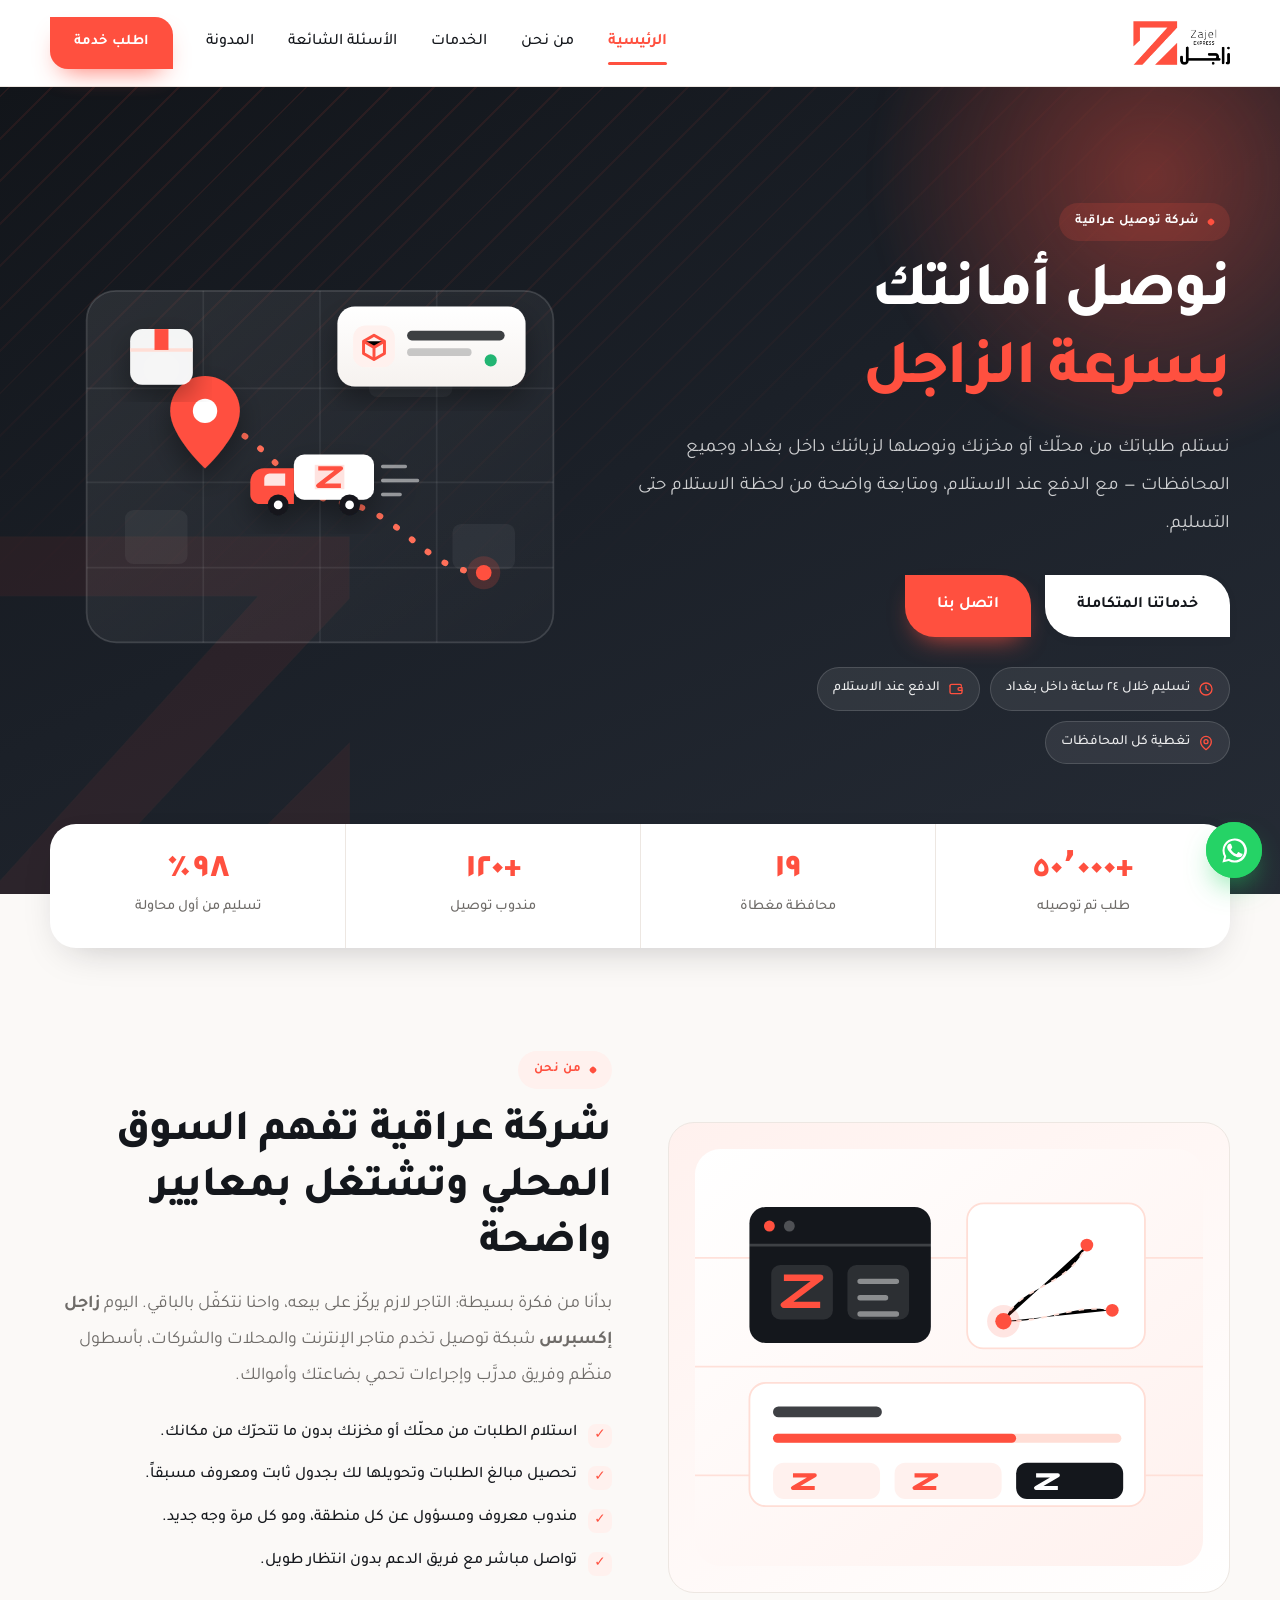
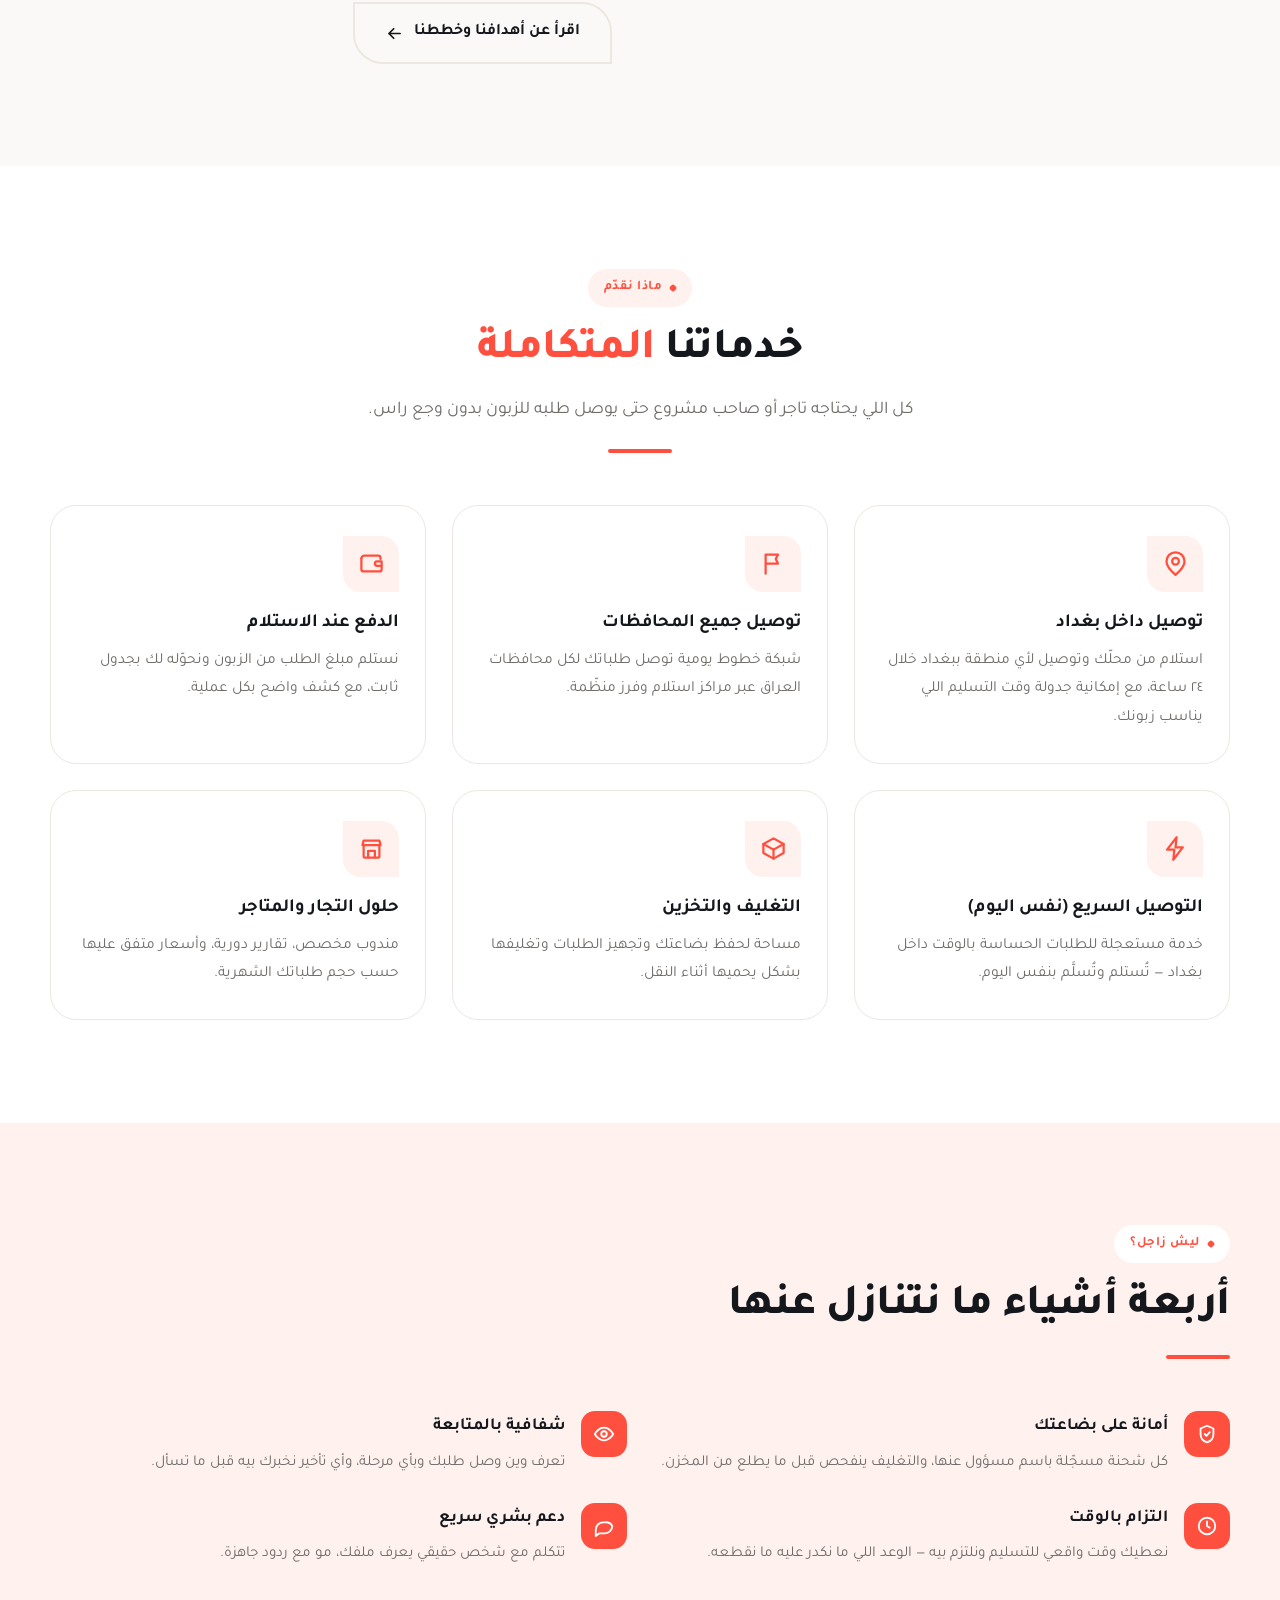
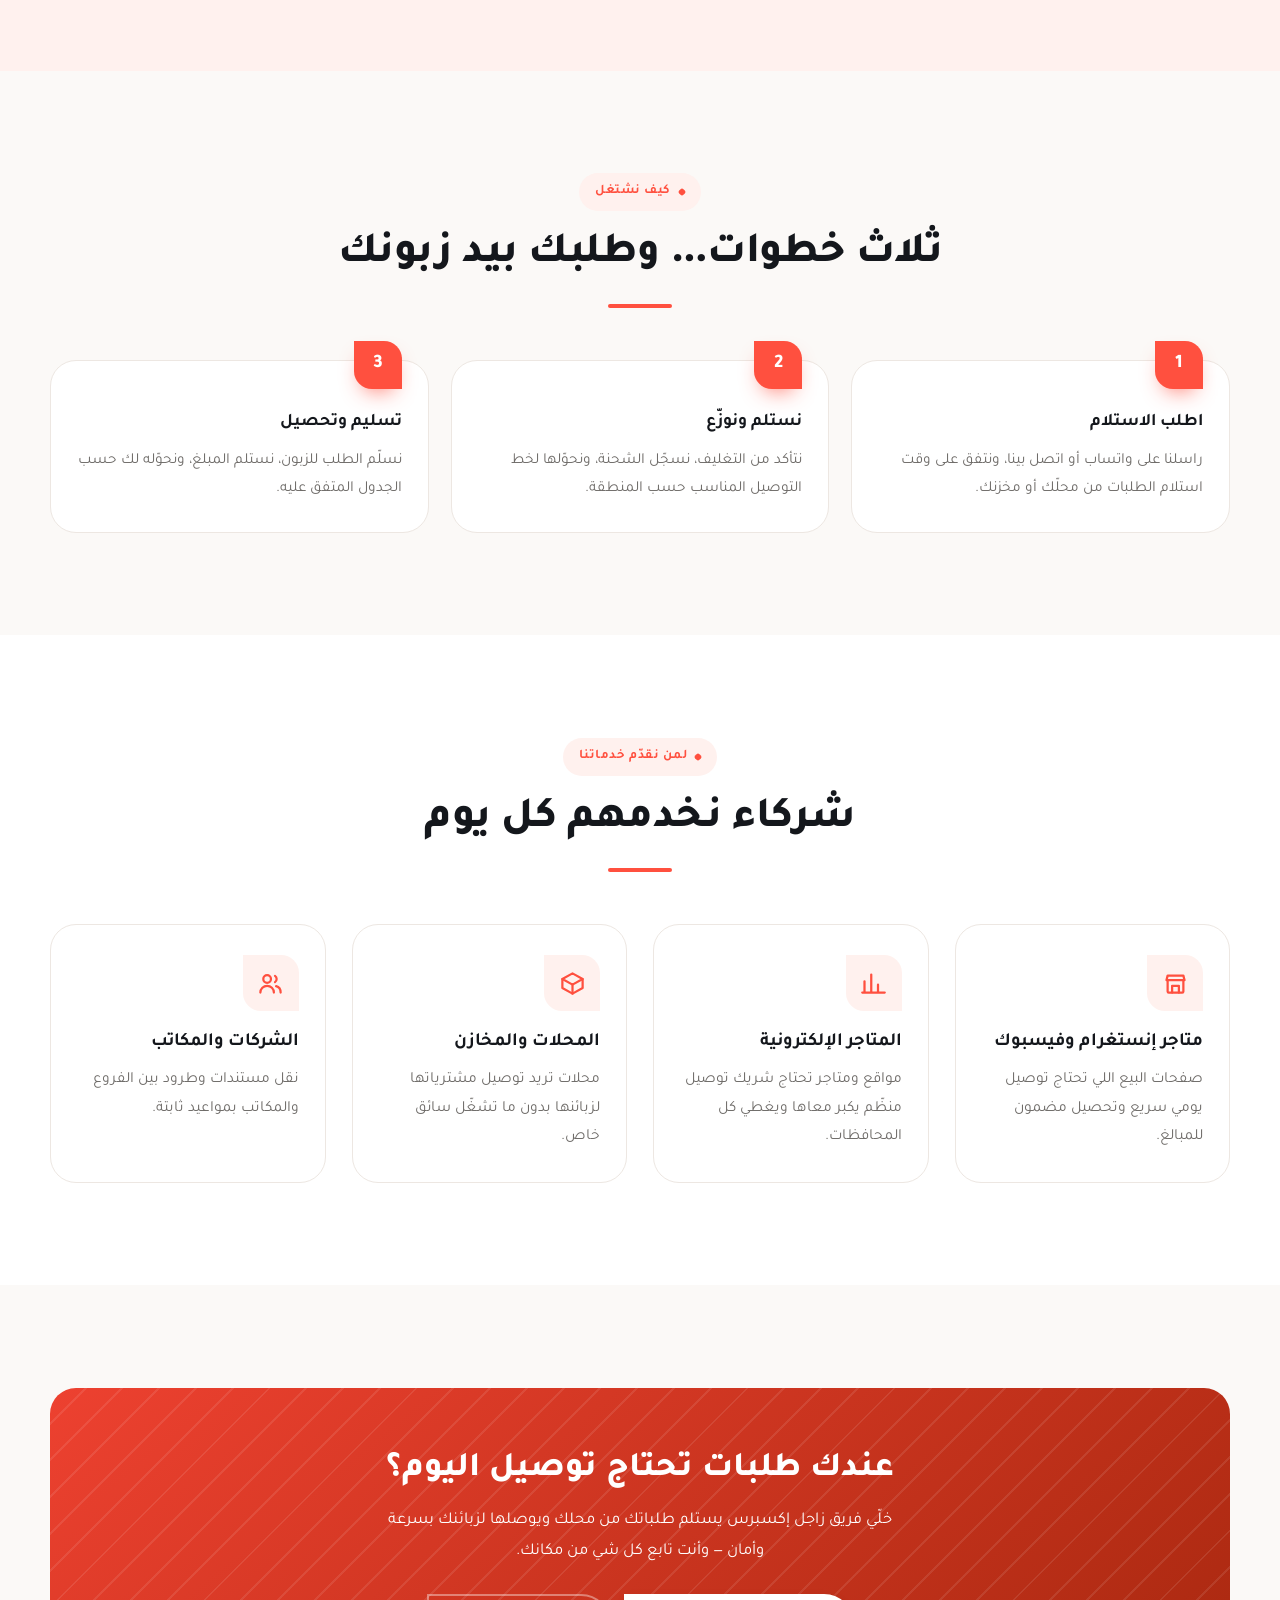
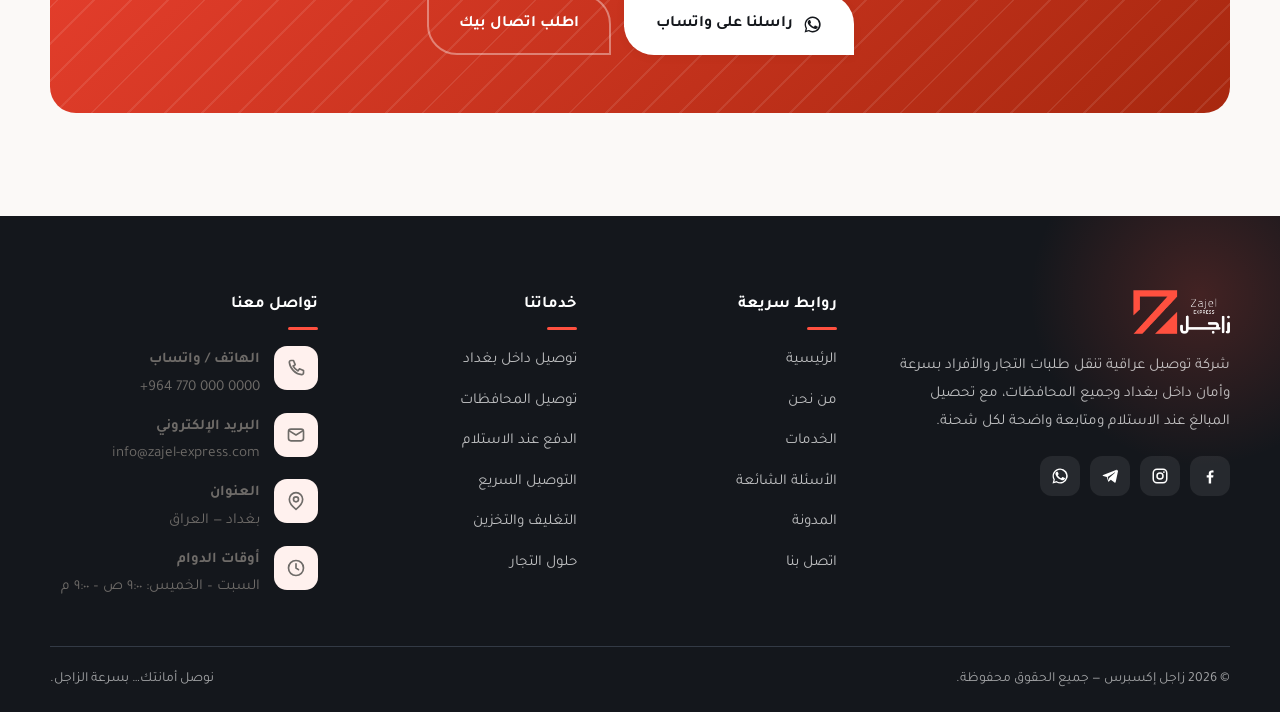
==== index.html @ 67aaaed0 "feat: موقع زاجل إكسبرس للتوصيل (عربي RTL، HTML/CSS/JS ثابت) بناء موقع تعريفي كامل لشركة زاجل إكسبرس " ====
<!doctype html>
<html lang="ar" dir="rtl">
<head>
<meta charset="utf-8">
<meta name="viewport" content="width=device-width,initial-scale=1,viewport-fit=cover">
<title>زاجل إكسبرس | توصيل سريع وآمن في بغداد وجميع المحافظات</title>
<meta name="description" content="زاجل إكسبرس شركة توصيل عراقية: استلام من محلك، توصيل داخل بغداد وكل المحافظات، الدفع عند الاستلام، وتحويل أموالك بوقتها.">
<meta name="theme-color" content="#14171C">
<meta name="author" content="زاجل إكسبرس">
<link rel="icon" type="image/png" href="favicon.png">
<link rel="apple-touch-icon" href="assets/img/apple-touch-icon.png">
<meta property="og:type" content="website">
<meta property="og:site_name" content="زاجل إكسبرس">
<meta property="og:locale" content="ar_IQ">
<meta property="og:title" content="زاجل إكسبرس | توصيل سريع وآمن في بغداد وجميع المحافظات">
<meta property="og:description" content="زاجل إكسبرس شركة توصيل عراقية: استلام من محلك، توصيل داخل بغداد وكل المحافظات، الدفع عند الاستلام، وتحويل أموالك بوقتها.">
<meta property="og:image" content="assets/img/og-cover.png">
<meta name="twitter:card" content="summary_large_image">
<!-- بعد حجز الدومين أضف هنا: <link rel="canonical" href="https://your-domain.com/..."> و <meta property="og:url" content="..."> -->
<link rel="preconnect" href="https://fonts.googleapis.com">
<link rel="preconnect" href="https://fonts.gstatic.com" crossorigin>
<link rel="stylesheet" href="https://fonts.googleapis.com/css2?family=Tajawal:wght@400;500;700;800&display=swap">
<link rel="stylesheet" href="assets/css/style.css">
<script type="application/ld+json">
{"@context":"https://schema.org","@type":"MovingCompany","name":"زاجل إكسبرس","alternateName":"Zajel Express",
"description":"شركة توصيل عراقية تنقل طلبات التجار والأفراد داخل بغداد وجميع المحافظات مع الدفع عند الاستلام.",
"areaServed":{"@type":"Country","name":"العراق"},"telephone":"+9647700000000","email":"info@zajel-express.com",
"address":{"@type":"PostalAddress","addressLocality":"بغداد","addressCountry":"IQ"},
"openingHours":"Sa-Th 09:00-21:00","logo":"assets/img/logo.png","image":"assets/img/og-cover.png"}
</script>
</head>
<body>
<a href="#main" class="sr-only">تخطَّ إلى المحتوى</a>
<header class="header">
  <div class="wrap header__in">
    <a class="brand" href="index.html" aria-label="زاجل إكسبرس — الصفحة الرئيسية">
      <img src="assets/img/logo.png" width="176" height="80" alt="زاجل إكسبرس">
    </a>
    <nav class="nav" aria-label="القائمة الرئيسية"><a href="index.html" class="is-active">الرئيسية</a><a href="about.html">من نحن</a><a href="index.html#services">الخدمات</a><a href="faq.html">الأسئلة الشائعة</a><a href="blog.html">المدونة</a></nav>
    <a class="btn btn-brand btn-sm header__cta" href="contact.html">اطلب خدمة</a>
    <button class="burger" type="button" aria-label="فتح القائمة" aria-expanded="false" aria-controls="drawer">
      <span></span><span></span><span></span>
    </button>
  </div>
</header>

<div class="drawer" id="drawer" aria-hidden="true" aria-label="قائمة التنقّل">
  <div class="wrap" style="display:flex;flex-direction:column;flex:1">
    <div class="drawer__top">
      <img src="assets/img/logo-light.png" width="176" height="80" alt="زاجل إكسبرس">
      <button class="drawer__close" type="button" aria-label="إغلاق القائمة">&times;</button>
    </div>
    <nav aria-label="قائمة الموبايل"><a href="index.html" class="is-active">الرئيسية</a><a href="about.html">من نحن</a><a href="index.html#services">الخدمات</a><a href="faq.html">الأسئلة الشائعة</a><a href="blog.html">المدونة</a><a href="contact.html">اتصل بنا</a></nav>
    <div class="drawer__foot">
      <a class="btn btn-brand" href="https://wa.me/9647700000000" target="_blank" rel="noopener"><svg viewBox="0 0 24 24" fill="currentColor"><path d="M17.5 14.4c-.3-.2-1.7-.9-2-1s-.5-.1-.7.2-.8 1-.9 1.2-.3.2-.6.1a8.2 8.2 0 0 1-2.4-1.5 9 9 0 0 1-1.7-2.1c-.2-.3 0-.5.1-.6l.5-.6.3-.5v-.5l-.9-2.2c-.3-.6-.5-.5-.7-.5h-.6a1.2 1.2 0 0 0-.9.4A3.6 3.6 0 0 0 5.9 9c0 1.5 1.1 3 1.3 3.2s2.2 3.3 5.3 4.6a17 17 0 0 0 1.8.7 4.3 4.3 0 0 0 2 .1 3.2 3.2 0 0 0 2.1-1.5 2.6 2.6 0 0 0 .2-1.5zM12 2a10 10 0 0 0-8.6 15L2 22l5.2-1.4A10 10 0 1 0 12 2zm0 18.2a8.2 8.2 0 0 1-4.2-1.2l-.3-.2-3.1.8.8-3-.2-.3A8.2 8.2 0 1 1 12 20.2z"/></svg> تواصل عبر واتساب</a>
      <a class="btn btn-outline-light" href="tel:+9647700000000"><svg viewBox="0 0 24 24" fill="none" stroke="currentColor" stroke-width="2" stroke-linecap="round" stroke-linejoin="round"><path d="M6 3h3l2 5-2.5 1.5a12 12 0 0 0 6 6L16 13l5 2v3a2 2 0 0 1-2.2 2A17 17 0 0 1 4 5.2 2 2 0 0 1 6 3z"/></svg> <span dir="ltr">+964 770 000 0000</span></a>
    </div>
  </div>
</div>

<main id="main">
<section class="hero">
  <img class="hero__mark" src="assets/img/mark.png" alt="" aria-hidden="true" width="512" height="513">
  <div class="wrap hero__grid">
    <div>
      <span class="eyebrow" style="background:rgba(255,80,63,.16);color:#fff">شركة توصيل عراقية</span>
      <h1>نوصل أمانتك<br><span class="hl">بسرعة الزاجل</span></h1>
      <p class="lead">نستلم طلباتك من محلّك أو مخزنك ونوصلها لزبائنك داخل بغداد وجميع المحافظات — مع الدفع عند الاستلام، ومتابعة واضحة من لحظة الاستلام حتى التسليم.</p>
      <div class="hero__cta">
        <a class="btn btn-white" href="#services">خدماتنا المتكاملة</a>
        <a class="btn btn-brand" href="contact.html">اتصل بنا</a>
      </div>
      <div class="hero__badges">
        <span class="badge"><svg viewBox="0 0 24 24" fill="none" stroke="currentColor" stroke-width="2" stroke-linecap="round" stroke-linejoin="round"><circle cx="12" cy="12" r="9"/><path d="M12 7v5l3 2"/></svg> تسليم خلال ٢٤ ساعة داخل بغداد</span>
        <span class="badge"><svg viewBox="0 0 24 24" fill="none" stroke="currentColor" stroke-width="2" stroke-linecap="round" stroke-linejoin="round"><path d="M3 7.5A2.5 2.5 0 0 1 5.5 5H18a2 2 0 0 1 2 2v1"/><path d="M3 7.5V17a2 2 0 0 0 2 2h14a2 2 0 0 0 2-2v-3"/><path d="M21 10h-4a2 2 0 0 0 0 4h4z"/></svg> الدفع عند الاستلام</span>
        <span class="badge"><svg viewBox="0 0 24 24" fill="none" stroke="currentColor" stroke-width="2" stroke-linecap="round" stroke-linejoin="round"><path d="M20 10c0 6-8 12-8 12s-8-6-8-12a8 8 0 0 1 16 0z"/><circle cx="12" cy="10" r="3"/></svg> تغطية كل المحافظات</span>
      </div>
    </div>
    <div class="hero__art">
      <img src="assets/img/hero-art.svg" width="620" height="540" alt="توضيح لمسار توصيل شحنة من المخزن إلى باب العميل">
    </div>
  </div>
</section>

<section class="stats">
  <div class="wrap">
    <div class="stats__in">
      <div class="stat"><b data-count="50000" data-prefix="+">+٥٠٬٠٠٠</b><span>طلب تم توصيله</span></div>
      <div class="stat"><b data-count="19">١٩</b><span>محافظة مغطاة</span></div>
      <div class="stat"><b data-count="120" data-prefix="+">+١٢٠</b><span>مندوب توصيل</span></div>
      <div class="stat"><b data-count="98" data-suffix="٪">٩٨٪</b><span>تسليم من أول محاولة</span></div>
    </div>
  </div>
</section>

<section class="section">
  <div class="wrap split">
    <div class="split__art reveal">
      <img src="assets/img/about-art.svg" width="560" height="460" alt="فريق زاجل إكسبرس يجهّز الطلبات ويوزّعها على المحافظات">
    </div>
    <div class="reveal" data-d="1">
      <span class="eyebrow">من نحن</span>
      <h2 class="title">شركة عراقية تفهم السوق المحلي وتشتغل بمعايير واضحة</h2>
      <p class="lead">بدأنا من فكرة بسيطة: التاجر لازم يركّز على بيعه، واحنا نتكفّل بالباقي. اليوم <strong>زاجل إكسبرس</strong> شبكة توصيل تخدم متاجر الإنترنت والمحلات والشركات، بأسطول منظّم وفريق مدرَّب وإجراءات تحمي بضاعتك وأموالك.</p>
      <ul class="checklist">
        <li>استلام الطلبات من محلّك أو مخزنك بدون ما تتحرّك من مكانك.</li>
        <li>تحصيل مبالغ الطلبات وتحويلها لك بجدول ثابت ومعروف مسبقاً.</li>
        <li>مندوب معروف ومسؤول عن كل منطقة، ومو كل مرة وجه جديد.</li>
        <li>تواصل مباشر مع فريق الدعم بدون انتظار طويل.</li>
      </ul>
      <p style="margin-top:26px"><a class="btn btn-outline" href="about.html">اقرأ عن أهدافنا وخططنا <svg viewBox="0 0 24 24" fill="none" stroke="currentColor" stroke-width="2.2" stroke-linecap="round" stroke-linejoin="round"><path d="M19 12H5M11 6l-6 6 6 6"/></svg></a></p>
    </div>
  </div>
</section>

<section class="section section--paper" id="services">
  <div class="wrap">
    <div class="section-head center reveal">
      <span class="eyebrow">ماذا نقدّم</span>
      <h2 class="title">خدماتنا <span class="hl">المتكاملة</span></h2>
      <p class="lead">كل اللي يحتاجه تاجر أو صاحب مشروع حتى يوصل طلبه للزبون بدون وجع راس.</p>
      <div class="rule"></div>
    </div>
    <div class="grid grid-3"><article class="card reveal" data-d="1"><div class="card__icon"><svg viewBox="0 0 24 24" fill="none" stroke="currentColor" stroke-width="2" stroke-linecap="round" stroke-linejoin="round"><path d="M20 10c0 6-8 12-8 12s-8-6-8-12a8 8 0 0 1 16 0z"/><circle cx="12" cy="10" r="3"/></svg></div><h3>توصيل داخل بغداد</h3><p>استلام من محلّك وتوصيل لأي منطقة ببغداد خلال ٢٤ ساعة، مع إمكانية جدولة وقت التسليم اللي يناسب زبونك.</p></article><article class="card reveal" data-d="2"><div class="card__icon"><svg viewBox="0 0 24 24" fill="none" stroke="currentColor" stroke-width="2" stroke-linecap="round" stroke-linejoin="round"><path d="M5 21V4M5 4h11l-2 4 2 4H5"/></svg></div><h3>توصيل جميع المحافظات</h3><p>شبكة خطوط يومية توصل طلباتك لكل محافظات العراق عبر مراكز استلام وفرز منظّمة.</p></article><article class="card reveal" data-d="3"><div class="card__icon"><svg viewBox="0 0 24 24" fill="none" stroke="currentColor" stroke-width="2" stroke-linecap="round" stroke-linejoin="round"><path d="M3 7.5A2.5 2.5 0 0 1 5.5 5H18a2 2 0 0 1 2 2v1"/><path d="M3 7.5V17a2 2 0 0 0 2 2h14a2 2 0 0 0 2-2v-3"/><path d="M21 10h-4a2 2 0 0 0 0 4h4z"/></svg></div><h3>الدفع عند الاستلام</h3><p>نستلم مبلغ الطلب من الزبون ونحوّله لك بجدول ثابت، مع كشف واضح بكل عملية.</p></article><article class="card reveal" data-d="1"><div class="card__icon"><svg viewBox="0 0 24 24" fill="none" stroke="currentColor" stroke-width="2" stroke-linecap="round" stroke-linejoin="round"><path d="M13 2 4.5 13H11l-1 9 8.5-11H12z"/></svg></div><h3>التوصيل السريع (نفس اليوم)</h3><p>خدمة مستعجلة للطلبات الحساسة بالوقت داخل بغداد — تُستلم وتُسلَّم بنفس اليوم.</p></article><article class="card reveal" data-d="2"><div class="card__icon"><svg viewBox="0 0 24 24" fill="none" stroke="currentColor" stroke-width="2" stroke-linecap="round" stroke-linejoin="round"><path d="M21 8 12 3 3 8l9 5z"/><path d="M3 8v8l9 5 9-5V8"/><path d="M12 13v8"/></svg></div><h3>التغليف والتخزين</h3><p>مساحة لحفظ بضاعتك وتجهيز الطلبات وتغليفها بشكل يحميها أثناء النقل.</p></article><article class="card reveal" data-d="3"><div class="card__icon"><svg viewBox="0 0 24 24" fill="none" stroke="currentColor" stroke-width="2" stroke-linecap="round" stroke-linejoin="round"><path d="M4 9h16l-1-4H5z"/><path d="M5 9v10a1 1 0 0 0 1 1h12a1 1 0 0 0 1-1V9"/><path d="M9 20v-6h6v6"/></svg></div><h3>حلول التجار والمتاجر</h3><p>مندوب مخصص، تقارير دورية، وأسعار متفق عليها حسب حجم طلباتك الشهرية.</p></article></div>
  </div>
</section>

<section class="section section--tint">
  <div class="wrap">
    <div class="section-head reveal">
      <span class="eyebrow">ليش زاجل؟</span>
      <h2 class="title">أربعة أشياء ما نتنازل عنها</h2>
      <div class="rule"></div>
    </div>
    <div class="grid grid-2"><div class="feature reveal" data-d="1"><div class="feature__ic"><svg viewBox="0 0 24 24" fill="none" stroke="currentColor" stroke-width="2" stroke-linecap="round" stroke-linejoin="round"><path d="M12 3 5 6v6c0 4.5 3 8 7 9 4-1 7-4.5 7-9V6z"/><path d="m9.5 12 2 2 3.5-4"/></svg></div><div><h3>أمانة على بضاعتك</h3><p>كل شحنة مسجّلة باسم مسؤول عنها، والتغليف ينفحص قبل ما يطلع من المخزن.</p></div></div><div class="feature reveal" data-d="2"><div class="feature__ic"><svg viewBox="0 0 24 24" fill="none" stroke="currentColor" stroke-width="2" stroke-linecap="round" stroke-linejoin="round"><path d="M2 12s3.5-7 10-7 10 7 10 7-3.5 7-10 7S2 12 2 12z"/><circle cx="12" cy="12" r="3"/></svg></div><div><h3>شفافية بالمتابعة</h3><p>تعرف وين وصل طلبك وبأي مرحلة، وأي تأخير نخبرك بيه قبل ما تسأل.</p></div></div><div class="feature reveal" data-d="1"><div class="feature__ic"><svg viewBox="0 0 24 24" fill="none" stroke="currentColor" stroke-width="2" stroke-linecap="round" stroke-linejoin="round"><circle cx="12" cy="12" r="9"/><path d="M12 7v5l3 2"/></svg></div><div><h3>التزام بالوقت</h3><p>نعطيك وقت واقعي للتسليم ونلتزم بيه — الوعد اللي ما نكدر عليه ما نقطعه.</p></div></div><div class="feature reveal" data-d="2"><div class="feature__ic"><svg viewBox="0 0 24 24" fill="none" stroke="currentColor" stroke-width="2" stroke-linecap="round" stroke-linejoin="round"><path d="M21 12a8 8 0 0 1-8 8H7l-4 3v-7a8 8 0 0 1 8-8h2a8 8 0 0 1 8 4z"/></svg></div><div><h3>دعم بشري سريع</h3><p>تتكلم مع شخص حقيقي يعرف ملفك، مو مع ردود جاهزة.</p></div></div></div>
  </div>
</section>

<section class="section">
  <div class="wrap">
    <div class="section-head center reveal">
      <span class="eyebrow">كيف نشتغل</span>
      <h2 class="title">ثلاث خطوات… وطلبك بيد زبونك</h2>
      <div class="rule"></div>
    </div>
    <div class="steps">
      <div class="step reveal" data-d="1"><h3>اطلب الاستلام</h3><p>راسلنا على واتساب أو اتصل بينا، ونتفق على وقت استلام الطلبات من محلّك أو مخزنك.</p></div>
      <div class="step reveal" data-d="2"><h3>نستلم ونوزّع</h3><p>نتأكد من التغليف، نسجّل الشحنة، ونحوّلها لخط التوصيل المناسب حسب المنطقة.</p></div>
      <div class="step reveal" data-d="3"><h3>تسليم وتحصيل</h3><p>نسلّم الطلب للزبون، نستلم المبلغ، ونحوّله لك حسب الجدول المتفق عليه.</p></div>
    </div>
  </div>
</section>

<section class="section section--paper">
  <div class="wrap">
    <div class="section-head center reveal">
      <span class="eyebrow">لمن نقدّم خدماتنا</span>
      <h2 class="title">شركاء نخدمهم كل يوم</h2>
      <div class="rule"></div>
    </div>
    <div class="grid grid-4"><article class="card reveal" data-d="1"><div class="card__icon"><svg viewBox="0 0 24 24" fill="none" stroke="currentColor" stroke-width="2" stroke-linecap="round" stroke-linejoin="round"><path d="M4 9h16l-1-4H5z"/><path d="M5 9v10a1 1 0 0 0 1 1h12a1 1 0 0 0 1-1V9"/><path d="M9 20v-6h6v6"/></svg></div><h3>متاجر إنستغرام وفيسبوك</h3><p>صفحات البيع اللي تحتاج توصيل يومي سريع وتحصيل مضمون للمبالغ.</p></article><article class="card reveal" data-d="2"><div class="card__icon"><svg viewBox="0 0 24 24" fill="none" stroke="currentColor" stroke-width="2" stroke-linecap="round" stroke-linejoin="round"><path d="M4 20V10M10 20V4M16 20v-7M22 20H2"/></svg></div><h3>المتاجر الإلكترونية</h3><p>مواقع ومتاجر تحتاج شريك توصيل منظّم يكبر معاها ويغطي كل المحافظات.</p></article><article class="card reveal" data-d="3"><div class="card__icon"><svg viewBox="0 0 24 24" fill="none" stroke="currentColor" stroke-width="2" stroke-linecap="round" stroke-linejoin="round"><path d="M21 8 12 3 3 8l9 5z"/><path d="M3 8v8l9 5 9-5V8"/><path d="M12 13v8"/></svg></div><h3>المحلات والمخازن</h3><p>محلات تريد توصيل مشترياتها لزبائنها بدون ما تشغّل سائق خاص.</p></article><article class="card reveal" data-d="1"><div class="card__icon"><svg viewBox="0 0 24 24" fill="none" stroke="currentColor" stroke-width="2" stroke-linecap="round" stroke-linejoin="round"><circle cx="9" cy="8" r="3.4"/><path d="M3 20c0-3.3 2.7-6 6-6s6 2.7 6 6"/><path d="M16 5.2a3.4 3.4 0 0 1 0 5.6M17 14.4c2.4.7 4 2.9 4 5.6"/></svg></div><h3>الشركات والمكاتب</h3><p>نقل مستندات وطرود بين الفروع والمكاتب بمواعيد ثابتة.</p></article></div>
  </div>
</section>

<section class="section">
  <div class="wrap">
    <div class="cta-band reveal">
      <h2>عندك طلبات تحتاج توصيل اليوم؟</h2>
      <p>خلّي فريق زاجل إكسبرس يستلم طلباتك من محلك ويوصلها لزبائنك بسرعة وأمان — وأنت تابع كل شي من مكانك.</p>
      <div class="btns">
        <a class="btn btn-white" href="https://wa.me/9647700000000" target="_blank" rel="noopener"><svg viewBox="0 0 24 24" fill="currentColor"><path d="M17.5 14.4c-.3-.2-1.7-.9-2-1s-.5-.1-.7.2-.8 1-.9 1.2-.3.2-.6.1a8.2 8.2 0 0 1-2.4-1.5 9 9 0 0 1-1.7-2.1c-.2-.3 0-.5.1-.6l.5-.6.3-.5v-.5l-.9-2.2c-.3-.6-.5-.5-.7-.5h-.6a1.2 1.2 0 0 0-.9.4A3.6 3.6 0 0 0 5.9 9c0 1.5 1.1 3 1.3 3.2s2.2 3.3 5.3 4.6a17 17 0 0 0 1.8.7 4.3 4.3 0 0 0 2 .1 3.2 3.2 0 0 0 2.1-1.5 2.6 2.6 0 0 0 .2-1.5zM12 2a10 10 0 0 0-8.6 15L2 22l5.2-1.4A10 10 0 1 0 12 2zm0 18.2a8.2 8.2 0 0 1-4.2-1.2l-.3-.2-3.1.8.8-3-.2-.3A8.2 8.2 0 1 1 12 20.2z"/></svg> راسلنا على واتساب</a>
        <a class="btn btn-outline-light" href="contact.html">اطلب اتصال بيك</a>
      </div>
    </div>
  </div>
</section>

</main>

<footer class="footer">
  <div class="wrap">
    <div class="footer__grid">
      <div class="footer__brand">
        <img src="assets/img/logo-light.png" width="176" height="80" alt="زاجل إكسبرس">
        <p>شركة توصيل عراقية تنقل طلبات التجار والأفراد بسرعة وأمان داخل بغداد وجميع المحافظات، مع تحصيل المبالغ عند الاستلام ومتابعة واضحة لكل شحنة.</p>
        <div class="socials">
          <a href="#" aria-label="فيسبوك"><svg viewBox="0 0 24 24" fill="currentColor"><path d="M13.5 22v-8h2.7l.4-3.1h-3.1V8.9c0-.9.25-1.5 1.55-1.5H16.7V4.6A22 22 0 0 0 14.3 4.5c-2.4 0-4 1.45-4 4.1v2.3H7.6V14h2.7v8z"/></svg></a>
          <a href="#" aria-label="إنستغرام"><svg viewBox="0 0 24 24" fill="none" stroke="currentColor" stroke-width="2"><rect x="3" y="3" width="18" height="18" rx="5"/><circle cx="12" cy="12" r="4"/><circle cx="17.2" cy="6.8" r="1.2" fill="currentColor" stroke="none"/></svg></a>
          <a href="#" aria-label="تيليغرام"><svg viewBox="0 0 24 24" fill="currentColor"><path d="M21.7 3.4 2.9 10.6c-1 .4-1 1 .1 1.3l4.7 1.5 1.8 5.6c.2.6.4.8 1 .3l2.6-2.2 4.9 3.6c.9.5 1.4.2 1.6-.8l3-14c.3-1.2-.4-1.8-1.9-1.5zM8.9 13.2l9.3-5.9c.4-.3.8-.1.5.2l-7.9 7.2-.3 3.3z"/></svg></a>
          <a href="https://wa.me/9647700000000" target="_blank" rel="noopener" aria-label="واتساب"><svg viewBox="0 0 24 24" fill="currentColor"><path d="M17.5 14.4c-.3-.2-1.7-.9-2-1s-.5-.1-.7.2-.8 1-.9 1.2-.3.2-.6.1a8.2 8.2 0 0 1-2.4-1.5 9 9 0 0 1-1.7-2.1c-.2-.3 0-.5.1-.6l.5-.6.3-.5v-.5l-.9-2.2c-.3-.6-.5-.5-.7-.5h-.6a1.2 1.2 0 0 0-.9.4A3.6 3.6 0 0 0 5.9 9c0 1.5 1.1 3 1.3 3.2s2.2 3.3 5.3 4.6a17 17 0 0 0 1.8.7 4.3 4.3 0 0 0 2 .1 3.2 3.2 0 0 0 2.1-1.5 2.6 2.6 0 0 0 .2-1.5zM12 2a10 10 0 0 0-8.6 15L2 22l5.2-1.4A10 10 0 1 0 12 2zm0 18.2a8.2 8.2 0 0 1-4.2-1.2l-.3-.2-3.1.8.8-3-.2-.3A8.2 8.2 0 1 1 12 20.2z"/></svg></a>
        </div>
      </div>
      <div>
        <h4>روابط سريعة</h4>
        <ul><li><a href="index.html">الرئيسية</a></li><li><a href="about.html">من نحن</a></li><li><a href="index.html#services">الخدمات</a></li><li><a href="faq.html">الأسئلة الشائعة</a></li><li><a href="blog.html">المدونة</a></li><li><a href="contact.html">اتصل بنا</a></li></ul>
      </div>
      <div>
        <h4>خدماتنا</h4>
        <ul><li><a href="index.html#services">توصيل داخل بغداد</a></li><li><a href="index.html#services">توصيل المحافظات</a></li><li><a href="index.html#services">الدفع عند الاستلام</a></li><li><a href="index.html#services">التوصيل السريع</a></li><li><a href="index.html#services">التغليف والتخزين</a></li><li><a href="index.html#services">حلول التجار</a></li></ul>
      </div>
      <div>
        <h4>تواصل معنا</h4>
        <ul class="info-list">
          <li class="info"><span class="info__ic"><svg viewBox="0 0 24 24" fill="none" stroke="currentColor" stroke-width="2" stroke-linecap="round" stroke-linejoin="round"><path d="M6 3h3l2 5-2.5 1.5a12 12 0 0 0 6 6L16 13l5 2v3a2 2 0 0 1-2.2 2A17 17 0 0 1 4 5.2 2 2 0 0 1 6 3z"/></svg></span><span><b>الهاتف / واتساب</b><a href="tel:+9647700000000" dir="ltr">+964 770 000 0000</a></span></li>
          <li class="info"><span class="info__ic"><svg viewBox="0 0 24 24" fill="none" stroke="currentColor" stroke-width="2" stroke-linecap="round" stroke-linejoin="round"><rect x="3" y="5" width="18" height="14" rx="3"/><path d="m4 7 8 5 8-5"/></svg></span><span><b>البريد الإلكتروني</b><a href="mailto:info@zajel-express.com">info@zajel-express.com</a></span></li>
          <li class="info"><span class="info__ic"><svg viewBox="0 0 24 24" fill="none" stroke="currentColor" stroke-width="2" stroke-linecap="round" stroke-linejoin="round"><path d="M20 10c0 6-8 12-8 12s-8-6-8-12a8 8 0 0 1 16 0z"/><circle cx="12" cy="10" r="3"/></svg></span><span><b>العنوان</b><span>بغداد — العراق</span></span></li>
          <li class="info"><span class="info__ic"><svg viewBox="0 0 24 24" fill="none" stroke="currentColor" stroke-width="2" stroke-linecap="round" stroke-linejoin="round"><circle cx="12" cy="12" r="9"/><path d="M12 7v5l3 2"/></svg></span><span><b>أوقات الدوام</b><span>السبت – الخميس: ٩:٠٠ ص – ٩:٠٠ م</span></span></li>
        </ul>
      </div>
    </div>
    <div class="footer__bar">
      <span>© <span data-year>2026</span> زاجل إكسبرس — جميع الحقوق محفوظة.</span>
      <span>نوصل أمانتك… بسرعة الزاجل.</span>
    </div>
  </div>
</footer>

<a class="wa" href="https://wa.me/9647700000000" target="_blank" rel="noopener" aria-label="تواصل معنا عبر واتساب"><svg viewBox="0 0 24 24" fill="currentColor"><path d="M17.5 14.4c-.3-.2-1.7-.9-2-1s-.5-.1-.7.2-.8 1-.9 1.2-.3.2-.6.1a8.2 8.2 0 0 1-2.4-1.5 9 9 0 0 1-1.7-2.1c-.2-.3 0-.5.1-.6l.5-.6.3-.5v-.5l-.9-2.2c-.3-.6-.5-.5-.7-.5h-.6a1.2 1.2 0 0 0-.9.4A3.6 3.6 0 0 0 5.9 9c0 1.5 1.1 3 1.3 3.2s2.2 3.3 5.3 4.6a17 17 0 0 0 1.8.7 4.3 4.3 0 0 0 2 .1 3.2 3.2 0 0 0 2.1-1.5 2.6 2.6 0 0 0 .2-1.5zM12 2a10 10 0 0 0-8.6 15L2 22l5.2-1.4A10 10 0 1 0 12 2zm0 18.2a8.2 8.2 0 0 1-4.2-1.2l-.3-.2-3.1.8.8-3-.2-.3A8.2 8.2 0 1 1 12 20.2z"/></svg></a>
<script src="assets/js/main.js" defer></script>
</body>
</html>
---- assets/css/style.css ----
/* =========================================================
   زاجل إكسبرس | Zajel Express
   نظام التصميم — كل الألوان بمتغيّرات :root بالأسفل
   ========================================================= */

/* ---------- 1. المتغيّرات (بدّل الألوان من هنا فقط) ---------- */
:root{
  /* ألوان اللوغو */
  --brand:        #FF503F;   /* المرجاني المسحوب من اللوغو */
  --brand-600:    #ED4130;
  --brand-700:    #D5331F;
  --brand-soft:   #FFF1EE;
  --brand-tint:   #FFDED6;

  /* الحبر والخلفيات */
  --ink:          #14171C;
  --ink-2:        #1D222A;
  --ink-3:        #2A313B;
  --muted:        #6E6B68;
  --muted-2:      #7C7671;
  --bg:           #FBF9F7;
  --surface:      #FFFFFF;
  --line:         #EDE7E2;
  --line-dark:    #333A45;

  /* أشكال وظلال */
  --leaf:         0 30px 0 30px;   /* التوقيع البصري: زوايا غير متماثلة */
  --leaf-sm:      0 18px 0 18px;
  --r:            18px;
  --r-lg:         26px;
  --shadow-sm:    0 2px 10px rgba(20,23,28,.05);
  --shadow:       0 14px 40px -18px rgba(20,23,28,.28);
  --shadow-lg:    0 30px 70px -30px rgba(20,23,28,.4);

  /* قياسات */
  --wrap:         1180px;
  --header-h:     76px;
  --ease:         cubic-bezier(.22,.61,.36,1);
}

/* ---------- 2. تهيئة ---------- */
*,*::before,*::after{box-sizing:border-box}
*{margin:0;padding:0}
html{-webkit-text-size-adjust:100%;scroll-behavior:smooth;scroll-padding-top:calc(var(--header-h) + 14px)}
body{
  font-family:"Tajawal","Cairo",system-ui,-apple-system,"Segoe UI",Tahoma,Arial,sans-serif;
  background:var(--bg);color:var(--ink);
  font-size:16px;line-height:1.85;font-weight:400;
  overflow-x:hidden;
  -webkit-font-smoothing:antialiased;
}
img,svg{max-width:100%;display:block;height:auto}
a{color:inherit;text-decoration:none}
button,input,select,textarea{font:inherit;color:inherit}
ul,ol{list-style:none}
:focus-visible{outline:3px solid var(--brand);outline-offset:3px;border-radius:6px}
::selection{background:var(--brand);color:#fff}

/* ---------- 3. أدوات عامة ---------- */
.wrap{width:min(100% - 36px,var(--wrap));margin-inline:auto}
.section{padding:clamp(56px,8vw,104px) 0;position:relative}
.section--tint{background:var(--brand-soft)}
.section--paper{background:var(--surface)}
.center{text-align:center}
.sr-only{position:absolute;width:1px;height:1px;padding:0;margin:-1px;overflow:hidden;clip:rect(0,0,0,0);white-space:nowrap;border:0}

.eyebrow{
  display:inline-flex;align-items:center;gap:8px;
  font-size:.82rem;font-weight:700;letter-spacing:.04em;
  color:var(--brand);background:var(--brand-soft);
  padding:7px 16px;border-radius:999px;margin-bottom:16px;
}
.eyebrow::before{content:"";width:6px;height:6px;border-radius:2px;background:var(--brand);transform:rotate(45deg)}
.section--tint .eyebrow{background:#fff}

.title{
  font-size:clamp(1.7rem,4.6vw,2.7rem);line-height:1.3;font-weight:800;
  letter-spacing:-.01em;color:var(--ink);
}
.title--light{color:#fff}
.title .hl{color:var(--brand)}
.lead{
  font-size:clamp(1rem,2.4vw,1.12rem);color:var(--muted);
  max-width:64ch;margin-top:14px;line-height:2;
}
.lead--light{color:rgba(255,255,255,.76)}
.section-head{margin-bottom:clamp(30px,5vw,52px)}
.section-head.center .lead{margin-inline:auto}
.rule{width:64px;height:4px;border-radius:99px;background:var(--brand);margin-top:20px}
.section-head.center .rule{margin-inline:auto}

/* ---------- 4. الأزرار ---------- */
.btn{
  --bh:#fff;
  display:inline-flex;align-items:center;justify-content:center;gap:10px;
  padding:14px 30px;font-weight:700;font-size:1rem;
  border-radius:var(--leaf);border:2px solid transparent;cursor:pointer;
  transition:transform .25s var(--ease),box-shadow .25s var(--ease),background .2s,color .2s,border-color .2s;
  white-space:nowrap;
}
.btn svg{width:19px;height:19px;flex:none}
.btn:hover{transform:translateY(-3px)}
.btn-brand{background:var(--brand);color:#fff;box-shadow:0 12px 26px -12px rgba(255,80,63,.85)}
.btn-brand:hover{background:var(--brand-600);box-shadow:0 18px 34px -14px rgba(255,80,63,.9)}
.btn-ink{background:var(--ink);color:#fff}
.btn-ink:hover{background:var(--ink-2)}
.btn-white{background:#fff;color:var(--ink);box-shadow:var(--shadow-sm)}
.btn-white:hover{color:var(--brand)}
.btn-outline{border-color:var(--line);background:transparent;color:var(--ink)}
.btn-outline:hover{border-color:var(--brand);color:var(--brand)}
.btn-outline-light{border-color:rgba(255,255,255,.38);color:#fff}
.btn-outline-light:hover{background:#fff;color:var(--ink);border-color:#fff}
.btn-sm{padding:10px 22px;font-size:.92rem;border-radius:var(--leaf-sm)}
.btn-block{width:100%}

/* ---------- 5. الهيدر ---------- */
.header{
  position:sticky;top:0;z-index:70;background:rgba(255,255,255,.92);
  backdrop-filter:saturate(1.4) blur(12px);
  border-bottom:1px solid var(--line);transition:box-shadow .3s,height .3s;
}
.header.is-stuck{box-shadow:0 8px 28px -20px rgba(20,23,28,.5)}
.header__in{height:var(--header-h);display:flex;align-items:center;gap:18px}
.brand{display:flex;align-items:center;gap:10px;flex:none}
.brand img{height:38px;width:auto}
.nav{display:none;margin-inline-start:auto;align-items:center;gap:4px}
.nav a{
  padding:9px 15px;border-radius:10px;font-weight:500;color:var(--ink);white-space:nowrap;
  transition:color .2s,background .2s;position:relative;
}
.nav a:hover{color:var(--brand);background:var(--brand-soft)}
.nav a.is-active{color:var(--brand);font-weight:700}
.nav a.is-active::after{
  content:"";position:absolute;inset-inline:15px;bottom:2px;height:3px;
  border-radius:99px;background:var(--brand);
}
.header__cta{display:none;flex:none}
.burger{
  margin-inline-start:auto;width:48px;height:44px;display:grid;place-items:center;gap:0;
  background:var(--ink);border:0;border-radius:var(--leaf-sm);cursor:pointer;flex:none;
}
.burger span{display:block;width:21px;height:2px;background:#fff;border-radius:2px;transition:.3s var(--ease)}
.burger span+span{margin-top:5px}
.burger[aria-expanded="true"] span:nth-child(1){transform:translateY(7px) rotate(45deg)}
.burger[aria-expanded="true"] span:nth-child(2){opacity:0}
.burger[aria-expanded="true"] span:nth-child(3){transform:translateY(-7px) rotate(-45deg)}

/* قائمة الموبايل */
.drawer{
  position:fixed;inset:0;z-index:80;background:var(--ink);
  display:flex;flex-direction:column;padding:18px 0 34px;
  opacity:0;visibility:hidden;transform:translateY(-12px);
  transition:opacity .3s var(--ease),transform .35s var(--ease),visibility .3s;
  overflow-y:auto;
}
.drawer.is-open{opacity:1;visibility:visible;transform:none}
.drawer__top{height:var(--header-h);display:flex;align-items:center;margin-top:-18px}
.drawer__top img{height:36px;width:auto}
.drawer__close{
  margin-inline-start:auto;width:48px;height:44px;border:0;cursor:pointer;color:#fff;
  background:rgba(255,255,255,.12);border-radius:var(--leaf-sm);font-size:1.5rem;line-height:1;
  display:grid;place-items:center;
}
.drawer nav{display:flex;flex-direction:column;justify-content:center;flex:1;gap:4px;padding:24px 0}
.drawer nav a{
  color:#fff;font-size:1.32rem;font-weight:700;padding:15px 6px;
  border-bottom:1px solid rgba(255,255,255,.09);display:flex;align-items:center;justify-content:space-between;
  transition:color .2s,padding .25s var(--ease);
}
.drawer nav a::after{content:"←";color:var(--brand);opacity:0;transition:.25s var(--ease)}
.drawer nav a:hover,.drawer nav a.is-active{color:var(--brand);padding-inline-start:14px}
.drawer nav a:hover::after,.drawer nav a.is-active::after{opacity:1}
.drawer__foot{display:grid;gap:12px}
.drawer__foot .btn{width:100%}

/* ---------- 6. الهيرو ---------- */
.hero{
  position:relative;isolation:isolate;overflow:hidden;
  background:linear-gradient(155deg,#12151A 0%,#1B2028 48%,#252B35 100%);
  color:#fff;padding:clamp(66px,11vw,116px) 0 clamp(90px,12vw,130px);
}
.hero::before{ /* خطوط قطرية مستوحاة من حرف Z */
  content:"";position:absolute;inset:0;z-index:-2;opacity:.16;
  background:repeating-linear-gradient(-45deg,transparent 0 28px,rgba(255,80,63,.55) 28px 30px);
  mask-image:radial-gradient(120% 90% at 20% 0%,#000 10%,transparent 72%);
  -webkit-mask-image:radial-gradient(120% 90% at 20% 0%,#000 10%,transparent 72%);
}
.hero::after{ /* توهّج مرجاني */
  content:"";position:absolute;z-index:-2;width:640px;height:640px;border-radius:50%;
  background:radial-gradient(circle,rgba(255,80,63,.38),transparent 62%);
  inset-block-start:-230px;inset-inline-start:-190px;filter:blur(8px);
}
.hero__mark{
  position:absolute;z-index:-1;inset-block-end:-60px;inset-inline-end:-70px;
  width:min(46vw,420px);opacity:.07;pointer-events:none;
}
.hero__grid{display:grid;gap:44px;align-items:center}
.hero h1{
  font-size:clamp(2.05rem,7vw,3.9rem);font-weight:800;line-height:1.24;letter-spacing:-.02em;
}
.hero h1 .hl{color:var(--brand)}
.hero p.lead{color:rgba(255,255,255,.78);margin-top:18px;font-size:clamp(1rem,2.6vw,1.18rem)}
.hero__cta{display:flex;flex-wrap:wrap;gap:14px;margin-top:32px}
.hero__badges{display:flex;flex-wrap:wrap;gap:10px;margin-top:30px}
.badge{
  display:inline-flex;align-items:center;gap:8px;font-size:.87rem;font-weight:500;
  background:rgba(255,255,255,.08);border:1px solid rgba(255,255,255,.14);
  padding:8px 15px;border-radius:999px;color:rgba(255,255,255,.9);
}
.badge svg{width:16px;height:16px;color:var(--brand);flex:none}
.hero__art{display:none}

/* شريط الأرقام */
.stats{position:relative;margin-top:clamp(-70px,-7vw,-56px);z-index:5}
.stats__in{
  background:var(--surface);border-radius:var(--r-lg);box-shadow:var(--shadow);
  display:grid;grid-template-columns:repeat(2,1fr);overflow:hidden;
}
.stat{padding:26px 16px;text-align:center;border-inline-end:1px solid var(--line);border-block-end:1px solid var(--line)}
.stat:nth-child(2n){border-inline-end:0}
.stat:nth-last-child(-n+2){border-block-end:0}
.stat b{display:block;font-size:clamp(1.55rem,5vw,2.2rem);font-weight:800;color:var(--brand);line-height:1.2}
.stat span{font-size:.9rem;color:var(--muted);font-weight:500}

/* ---------- 7. الكروت والشبكات ---------- */
.grid{display:grid;gap:20px}
.grid-2{grid-template-columns:1fr}
.grid-3{grid-template-columns:1fr}
.grid-4{grid-template-columns:repeat(2,1fr)}

.card{
  background:var(--surface);border:1px solid var(--line);border-radius:var(--r-lg);
  padding:30px 26px;position:relative;overflow:hidden;
  transition:transform .3s var(--ease),box-shadow .3s var(--ease),border-color .3s;
}
.card::after{ /* قطعة قطرية من حرف Z تظهر عند المرور */
  content:"";position:absolute;inset-block-start:0;inset-inline-end:0;
  width:62px;height:62px;background:var(--brand);opacity:0;
  clip-path:polygon(100% 0,100% 100%,0 0);transition:opacity .3s var(--ease);
}
.card:hover{transform:translateY(-6px);box-shadow:var(--shadow);border-color:transparent}
.card:hover::after{opacity:.12}
.card__icon{
  width:56px;height:56px;display:grid;place-items:center;border-radius:var(--leaf-sm);
  background:var(--brand-soft);color:var(--brand);margin-bottom:18px;
}
.card__icon svg{width:27px;height:27px}
.card h3{font-size:1.16rem;font-weight:700;margin-bottom:9px;line-height:1.5}
.card p{color:var(--muted);font-size:.97rem}
.card--ink{background:var(--ink-2);border-color:transparent;color:#fff}
.card--ink h3{color:#fff}
.card--ink p{color:rgba(255,255,255,.7)}
.card--ink .card__icon{background:rgba(255,80,63,.16)}

/* مزايا مصغّرة */
.feature{display:flex;gap:16px;align-items:flex-start}
.feature__ic{
  width:46px;height:46px;flex:none;display:grid;place-items:center;border-radius:14px;
  background:var(--brand);color:#fff;
}
.feature__ic svg{width:22px;height:22px}
.feature h3{font-size:1.06rem;font-weight:700;margin-bottom:6px}
.feature p{color:var(--muted);font-size:.95rem}

/* ---------- 8. عن الشركة (صورة + نص) ---------- */
.split{display:grid;gap:36px;align-items:center}
.split__art{
  position:relative;border-radius:var(--r-lg);overflow:hidden;
  background:linear-gradient(150deg,var(--brand-soft),#fff);
  border:1px solid var(--line);padding:26px;
}
.split__art img{width:100%}
.checklist{display:grid;gap:13px;margin-top:24px}
.checklist li{display:flex;gap:11px;align-items:flex-start;font-weight:500}
.checklist li::before{
  content:"✓";flex:none;width:24px;height:24px;border-radius:8px;
  background:var(--brand-soft);color:var(--brand);font-weight:800;font-size:.85rem;
  display:grid;place-items:center;margin-top:5px;
}

/* ---------- 9. خطوات العمل ---------- */
.steps{display:grid;gap:22px;counter-reset:s}
.step{
  background:var(--surface);border:1px solid var(--line);border-radius:var(--r-lg);
  padding:32px 26px 28px;position:relative;
}
.step::before{
  counter-increment:s;content:counter(s);
  position:absolute;inset-block-start:-20px;inset-inline-start:26px;
  width:48px;height:48px;border-radius:var(--leaf-sm);background:var(--brand);color:#fff;
  font-weight:800;font-size:1.2rem;display:grid;place-items:center;
  box-shadow:0 10px 22px -10px rgba(255,80,63,.9);
}
.step h3{margin:14px 0 8px;font-size:1.1rem;font-weight:700}
.step p{color:var(--muted);font-size:.96rem}

/* ---------- 10. الخط الزمني (الخطط) ---------- */
.timeline{position:relative;display:grid;gap:26px;padding-inline-start:30px}
.timeline::before{
  content:"";position:absolute;inset-block:8px;inset-inline-start:7px;width:2px;
  background:linear-gradient(var(--brand),var(--brand-tint));border-radius:2px;
}
.tl{position:relative}
.tl::before{
  content:"";position:absolute;inset-inline-start:-30px;inset-block-start:9px;
  width:16px;height:16px;border-radius:50%;background:#fff;border:4px solid var(--brand);
}
.tl__tag{
  display:inline-block;font-size:.8rem;font-weight:700;color:var(--brand);
  background:var(--brand-soft);padding:4px 12px;border-radius:99px;margin-bottom:8px;
}
.tl h3{font-size:1.1rem;font-weight:700;margin-bottom:6px}
.tl p{color:var(--muted);font-size:.96rem}

/* ---------- 11. الأسئلة الشائعة ---------- */
.faq{display:grid;gap:14px;max-width:860px;margin-inline:auto}
.faq__item{background:var(--surface);border:1px solid var(--line);border-radius:var(--r);overflow:hidden;transition:border-color .25s,box-shadow .25s}
.faq__item.is-open{border-color:var(--brand-tint);box-shadow:var(--shadow-sm)}
.faq__q{
  width:100%;display:flex;align-items:center;gap:14px;text-align:start;
  padding:19px 22px;background:none;border:0;cursor:pointer;font-weight:700;font-size:1.02rem;line-height:1.6;
}
.faq__q:hover{color:var(--brand)}
.faq__ic{
  margin-inline-start:auto;flex:none;width:30px;height:30px;border-radius:9px;
  background:var(--brand-soft);color:var(--brand);display:grid;place-items:center;
  font-size:1.2rem;font-weight:700;transition:transform .3s var(--ease),background .25s;
}
.faq__item.is-open .faq__ic{transform:rotate(45deg);background:var(--brand);color:#fff}
.faq__a{display:grid;grid-template-rows:0fr;transition:grid-template-rows .32s var(--ease)}
.faq__item.is-open .faq__a{grid-template-rows:1fr}
.faq__a>div{overflow:hidden}
.faq__a p{padding:0 22px 20px;color:var(--muted);font-size:.98rem}

/* ---------- 12. المدونة ---------- */
.post-card{
  background:var(--surface);border:1px solid var(--line);border-radius:var(--r-lg);
  overflow:hidden;display:flex;flex-direction:column;
  transition:transform .3s var(--ease),box-shadow .3s var(--ease);
}
.post-card:hover{transform:translateY(-6px);box-shadow:var(--shadow)}
.post-card__cover{aspect-ratio:16/9;background:var(--brand-soft);overflow:hidden}
.post-card__cover img{width:100%;height:100%;object-fit:cover}
.post-card__body{padding:24px;display:flex;flex-direction:column;gap:10px;flex:1}
.post-card__meta{font-size:.82rem;color:var(--muted-2);font-weight:500}
.post-card h3{font-size:1.12rem;font-weight:700;line-height:1.6}
.post-card p{color:var(--muted);font-size:.95rem;flex:1}
.post-card__more{color:var(--brand);font-weight:700;font-size:.93rem}

.article{max-width:760px;margin-inline:auto}
.article__cover{border-radius:var(--r-lg);overflow:hidden;margin-bottom:30px;border:1px solid var(--line)}
.article h2{font-size:clamp(1.25rem,3.6vw,1.6rem);font-weight:800;margin:38px 0 14px;line-height:1.45}
.article h3{font-size:1.1rem;font-weight:700;margin:26px 0 10px}
.article p{margin-bottom:16px;color:#3A3F47;line-height:2.05}
.article ul{display:grid;gap:11px;margin:0 0 20px}
.article ul li{display:flex;gap:11px;color:#3A3F47}
.article ul li::before{content:"";flex:none;width:9px;height:9px;margin-top:13px;background:var(--brand);clip-path:polygon(100% 0,100% 100%,0 100%)}
.article blockquote{
  background:var(--brand-soft);border-inline-start:4px solid var(--brand);
  padding:18px 22px;border-radius:var(--r);margin:24px 0;font-weight:500;
}

/* ---------- 13. الصفحة الداخلية: ترويسة ---------- */
.page-head{
  position:relative;overflow:hidden;background:var(--ink);color:#fff;
  padding:clamp(48px,8vw,86px) 0 clamp(54px,8vw,92px);
}
.page-head::before{
  content:"";position:absolute;inset:0;opacity:.14;
  background:repeating-linear-gradient(-45deg,transparent 0 26px,rgba(255,80,63,.6) 26px 28px);
  mask-image:linear-gradient(to left,#000,transparent 65%);
  -webkit-mask-image:linear-gradient(to left,#000,transparent 65%);
}
.page-head .wrap{position:relative}
.page-head h1{font-size:clamp(1.8rem,5.4vw,3rem);font-weight:800;line-height:1.3}
.crumbs{display:flex;gap:9px;align-items:center;font-size:.88rem;color:rgba(255,255,255,.6);margin-bottom:14px;flex-wrap:wrap}
.crumbs a:hover{color:var(--brand)}
.crumbs span{color:var(--brand)}

/* ---------- 14. شريط الدعوة للتواصل ---------- */
.cta-band{
  position:relative;overflow:hidden;border-radius:var(--r-lg);
  background:linear-gradient(140deg,var(--brand-600) 0%,#A8280F 100%);
  color:#fff;padding:clamp(34px,6vw,58px);text-align:center;
}
.cta-band::before{
  content:"";position:absolute;inset:0;opacity:.18;
  background:repeating-linear-gradient(-45deg,transparent 0 24px,rgba(255,255,255,.5) 24px 26px);
}
.cta-band>*{position:relative}
.cta-band h2{font-size:clamp(1.45rem,4.2vw,2.15rem);font-weight:800;line-height:1.4}
.cta-band p{color:#fff;margin-top:12px;max-width:56ch;margin-inline:auto;font-size:1.04rem}
.cta-band .btns{display:flex;flex-wrap:wrap;gap:13px;justify-content:center;margin-top:26px}

/* ---------- 15. نموذج التواصل ---------- */
.form{display:grid;gap:16px}
.field{display:grid;gap:7px}
.field label{font-weight:700;font-size:.93rem}
.field label span{color:var(--brand)}
.field input,.field select,.field textarea{
  width:100%;padding:13px 15px;background:var(--surface);
  border:1.5px solid var(--line);border-radius:12px;transition:border-color .2s,box-shadow .2s;
}
.field input:focus,.field select:focus,.field textarea:focus{
  outline:none;border-color:var(--brand);box-shadow:0 0 0 4px rgba(255,80,63,.12);
}
.field textarea{resize:vertical;min-height:130px}
.field__hint{font-size:.82rem;color:var(--muted-2)}
.form-note{
  background:var(--brand-soft);border-radius:12px;padding:13px 16px;
  font-size:.9rem;color:#7A3A2F;display:flex;gap:10px;align-items:flex-start;
}
.form-note svg{width:18px;height:18px;flex:none;margin-top:5px;color:var(--brand)}

.info-list{display:grid;gap:16px}
.info{display:flex;gap:14px;align-items:flex-start}
.info__ic{width:44px;height:44px;flex:none;border-radius:13px;background:var(--brand-soft);color:var(--brand);display:grid;place-items:center}
.info__ic svg{width:20px;height:20px}
.info b{display:block;font-size:.93rem}
.info a,.info span{color:var(--muted);font-size:.95rem;word-break:break-word}
.info a:hover{color:var(--brand)}

/* ---------- 16. الفوتر ---------- */
.footer{background:var(--ink);color:rgba(255,255,255,.72);padding:clamp(48px,7vw,74px) 0 0;position:relative;overflow:hidden}
.footer::before{
  content:"";position:absolute;inset-block-start:-120px;inset-inline-start:-120px;
  width:400px;height:400px;border-radius:50%;
  background:radial-gradient(circle,rgba(255,80,63,.2),transparent 60%);
}
.footer .wrap{position:relative}
.footer__grid{display:grid;gap:36px}
.footer__brand img{height:44px;width:auto;margin-bottom:18px}
.footer__brand p{font-size:.95rem;max-width:42ch}
.footer h4{color:#fff;font-size:1.03rem;font-weight:700;margin-bottom:16px;position:relative;padding-bottom:10px}
.footer h4::after{content:"";position:absolute;inset-block-end:0;inset-inline-start:0;width:30px;height:3px;background:var(--brand);border-radius:2px}
.footer ul{display:grid;gap:11px}
.footer ul a{font-size:.95rem;transition:color .2s,padding .2s}
.footer ul a:hover{color:var(--brand);padding-inline-start:5px}
.socials{display:flex;gap:10px;margin-top:20px}
.socials a{
  width:40px;height:40px;border-radius:12px;display:grid;place-items:center;
  background:rgba(255,255,255,.08);color:#fff;transition:background .2s,transform .2s;
}
.socials a:hover{background:var(--brand);transform:translateY(-3px)}
.socials svg{width:18px;height:18px}
.footer__bar{
  margin-top:44px;border-top:1px solid var(--line-dark);padding:20px 0;
  display:flex;flex-wrap:wrap;gap:10px;justify-content:space-between;
  font-size:.87rem;color:rgba(255,255,255,.6);
}

/* ---------- 17. زر واتساب العائم ---------- */
.wa{
  position:fixed;inset-block-end:22px;inset-inline-start:18px;z-index:60;
  width:56px;height:56px;border-radius:50%;background:#25D366;color:#fff;
  display:grid;place-items:center;box-shadow:0 14px 30px -10px rgba(37,211,102,.75);
  transition:transform .25s var(--ease);
}
.wa:hover{transform:scale(1.08)}
.wa svg{width:29px;height:29px}
.wa::after{
  content:"";position:absolute;inset:0;border-radius:50%;border:2px solid #25D366;
  animation:ping 2.4s var(--ease) infinite;
}
@keyframes ping{0%{transform:scale(1);opacity:.7}70%{transform:scale(1.5);opacity:0}100%{opacity:0}}

/* ---------- 18. حركات الظهور ---------- */
.reveal{opacity:0;transform:translateY(24px);transition:opacity .7s var(--ease),transform .7s var(--ease)}
.reveal.is-in{opacity:1;transform:none}
.reveal[data-d="1"]{transition-delay:.09s}
.reveal[data-d="2"]{transition-delay:.18s}
.reveal[data-d="3"]{transition-delay:.27s}
.reveal[data-d="4"]{transition-delay:.36s}
.reveal[data-d="5"]{transition-delay:.45s}

@media (prefers-reduced-motion:reduce){
  *,*::before,*::after{animation-duration:.001ms!important;animation-iteration-count:1!important;transition-duration:.001ms!important;scroll-behavior:auto!important}
  .reveal{opacity:1;transform:none}
}

/* ---------- 19. الشاشات الأكبر ---------- */
@media (min-width:640px){
  .grid-2{grid-template-columns:repeat(2,1fr)}
  .grid-3{grid-template-columns:repeat(2,1fr)}
  .steps{grid-template-columns:repeat(3,1fr)}
  .stats__in{grid-template-columns:repeat(4,1fr)}
  .stat{border-block-end:0}
  .stat:nth-child(2n){border-inline-end:1px solid var(--line)}
  .stat:last-child{border-inline-end:0}
  .footer__grid{grid-template-columns:repeat(2,1fr)}
}
@media (min-width:900px){
  :root{--header-h:86px}
  .nav{display:flex}
  .header__cta{display:inline-flex}
  .burger{display:none}
  .grid-3{grid-template-columns:repeat(3,1fr)}
  .grid-4{grid-template-columns:repeat(4,1fr)}
  .hero__grid{grid-template-columns:1.05fr .95fr}
  .hero__art{display:block}
  .split{grid-template-columns:1fr 1fr;gap:56px}
  .split--rev .split__art{order:2}
  .footer__grid{grid-template-columns:1.6fr 1fr 1fr 1.2fr}
  .brand img{height:44px}
  /* خط زمني متعرّج: كل مرحلة بصفّها وبجهة مختلفة */
  .timeline{display:block;padding-inline-start:0}
  .timeline::before{inset-inline-start:calc(50% - 1px)}
  .tl{width:calc(50% - 30px)}
  .tl+.tl{margin-top:30px}
  .tl:nth-child(odd)::before{inset-inline-start:auto;inset-inline-end:-38px}
  .tl:nth-child(even){margin-inline-start:calc(50% + 30px)}
  .tl:nth-child(even)::before{inset-inline-start:-38px}
}
@media (min-width:1100px){
  .grid{gap:26px}
}
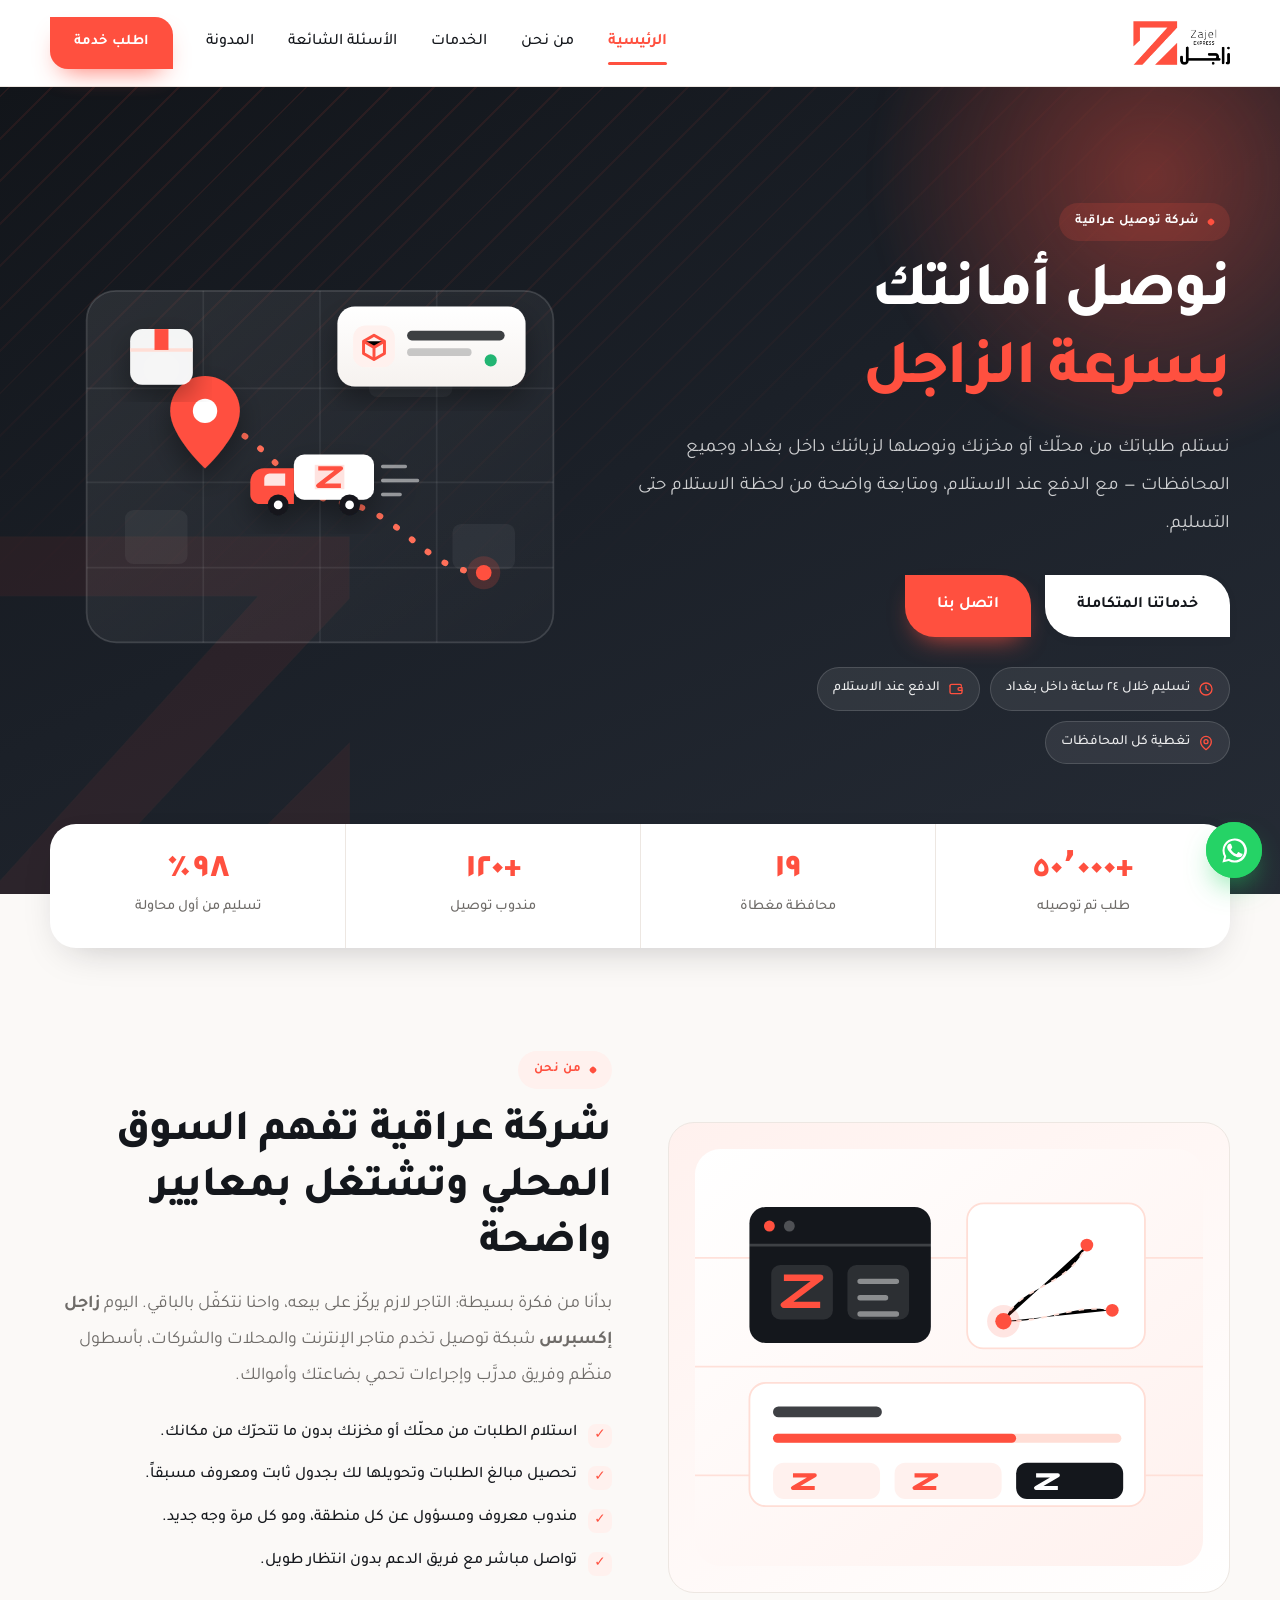
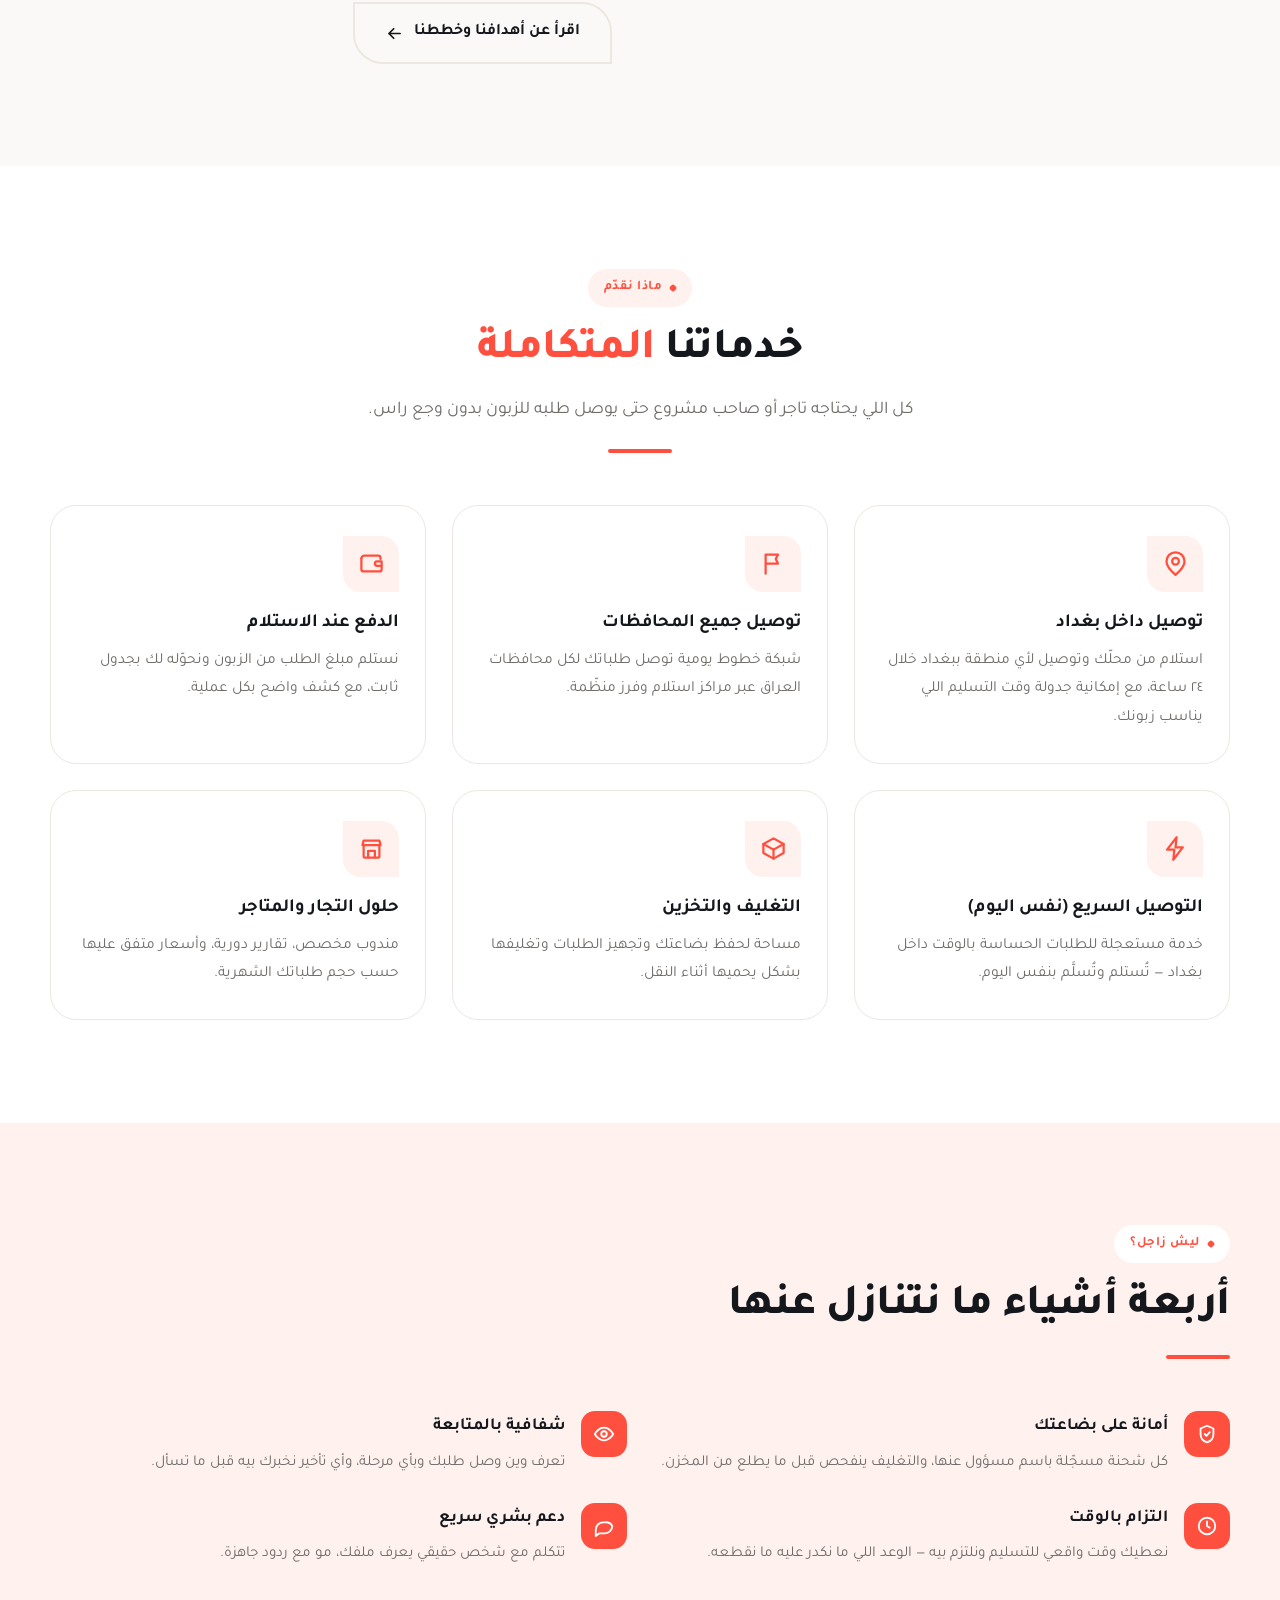
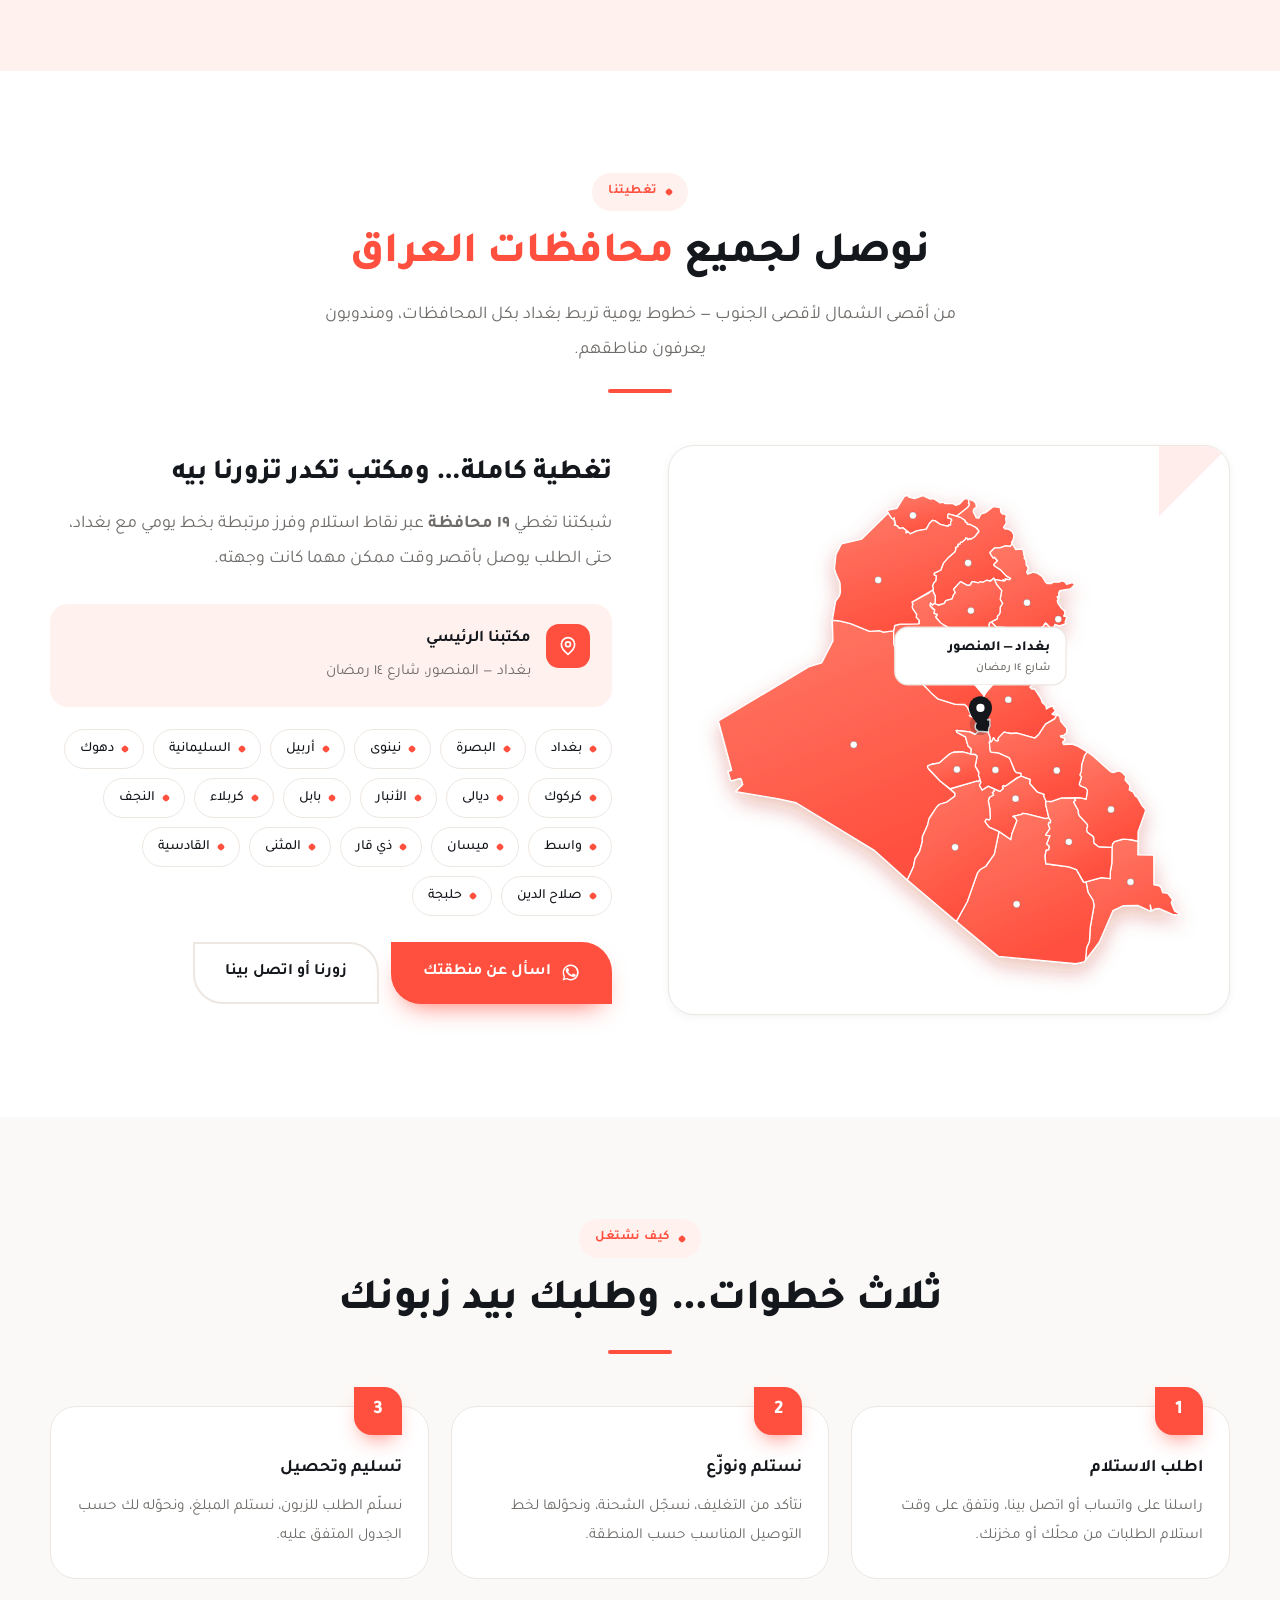
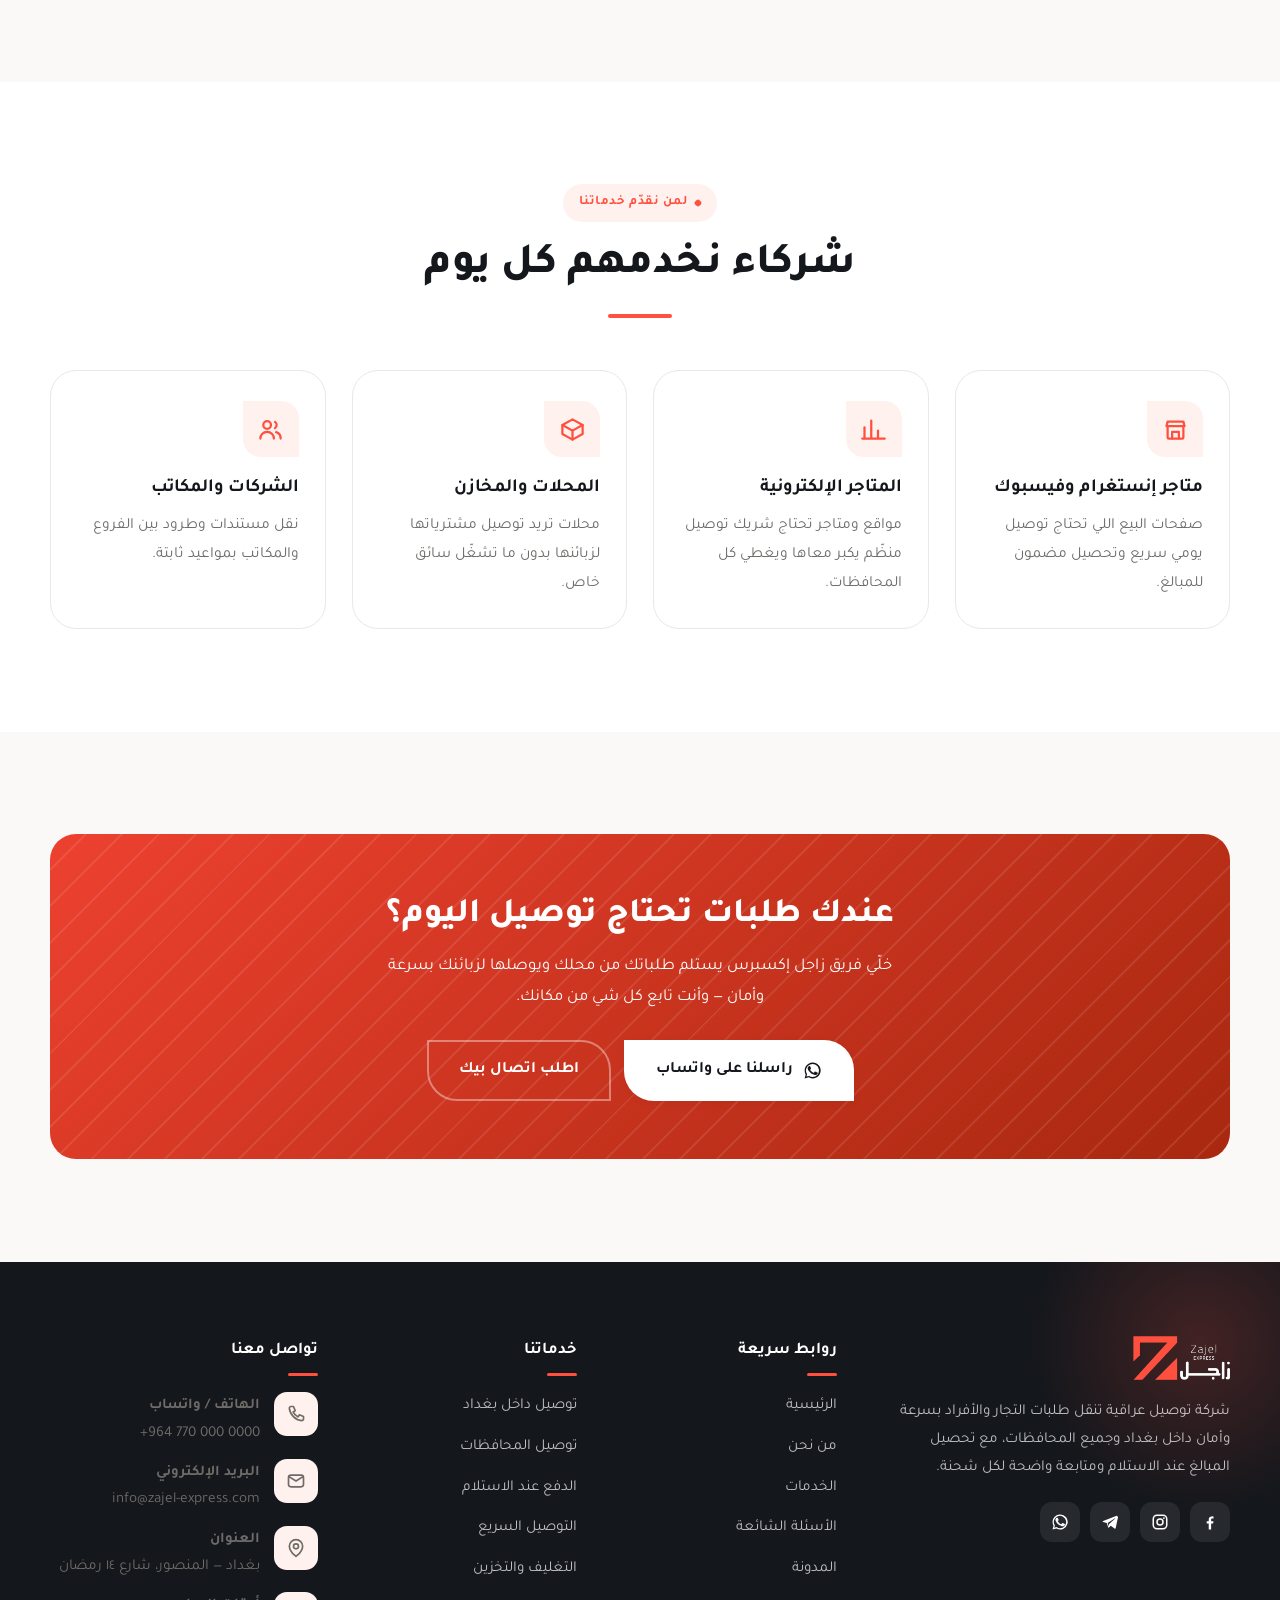
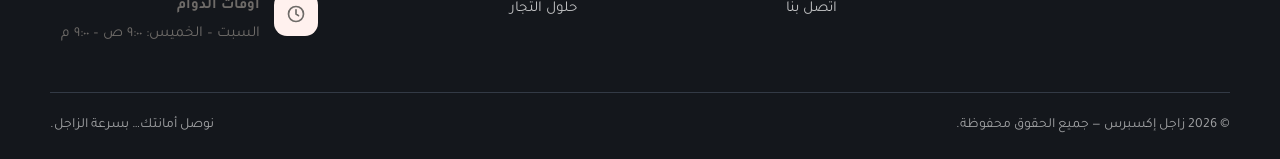
==== commit 415c4b33: "feat: خريطة العراق للتغطية + موقع المكتب بالمنصور إضافة قسم "تغطيتنا" بصفحتي الرئيسية واتصل بنا يعرض" ====
--- a/index.html
+++ b/index.html
@@ -136,6 +136,99 @@
   </div>
 </section>
 
+<section class="section section--paper" id="coverage">
+  <div class="wrap">
+    <div class="section-head center reveal">
+      <span class="eyebrow">تغطيتنا</span>
+      <h2 class="title">نوصل لجميع <span class="hl">محافظات العراق</span></h2>
+      <p class="lead">من أقصى الشمال لأقصى الجنوب — خطوط يومية تربط بغداد بكل المحافظات، ومندوبون يعرفون مناطقهم.</p>
+      <div class="rule"></div>
+    </div>
+    <div class="split">
+      <div class="map-panel reveal">
+        <svg class="iraq-map" viewBox="0 0 612 621" xmlns="http://www.w3.org/2000/svg" role="img" aria-label="خريطة العراق موضّح عليها تغطية زاجل إكسبرس لجميع المحافظات وموقع المكتب في بغداد">
+  <defs>
+    <linearGradient id="mapFill" x1="0" y1="0" x2="0.4" y2="1">
+      <stop offset="0" stop-color="#FF7A67"/><stop offset="1" stop-color="#FF503F"/>
+    </linearGradient>
+    <filter id="mapShadow" x="-12%" y="-12%" width="130%" height="130%">
+      <feDropShadow dx="0" dy="10" stdDeviation="12" flood-color="#B8260F" flood-opacity=".28"/>
+    </filter>
+  </defs>
+  <g class="govs" filter="url(#mapShadow)">
+    <path class="gov" d="M329.0 30.2L335.6 32.6L338.5 35.5L339.3 40.1L335.9 42.8L335.4 45.7L339.0 53.2L342.1 53.7L344.7 48.8L351.1 46.5L360.0 39.5L368.2 40.8L368.9 46.3L371.0 48.7L373.2 48.5L375.9 50.6L374.8 53.9L375.6 59.4L372.2 64.7L373.8 66.7L377.9 67.0L382.1 69.4L384.3 72.9L384.8 75.7L383.1 81.9L381.9 82.5L382.6 85.4L380.1 88.0L374.5 87.3L367.7 89.6L361.3 89.8L356.0 94.9L355.9 96.3L359.6 102.0L361.1 101.1L364.9 105.4L360.4 109.9L361.0 111.4L368.7 116.4L375.2 123.4L381.0 127.2L379.3 128.5L374.2 127.3L374.7 128.9L372.8 130.2L371.9 128.3L370.7 129.8L361.0 127.9L360.3 126.4L357.5 129.3L356.2 129.1L356.0 130.3L352.1 129.0L346.8 131.5L344.0 130.8L341.6 132.1L334.8 130.8L333.5 131.3L332.1 134.5L330.4 135.1L328.2 135.2L320.0 130.7L311.5 140.0L313.7 144.1L311.6 146.5L309.7 151.7L302.1 153.7L299.4 157.7L291.5 159.0L288.3 157.2L289.5 154.2L289.3 148.3L286.2 141.6L287.0 139.0L285.9 135.9L287.4 132.3L289.9 129.8L290.4 125.1L290.2 123.3L288.5 123.2L287.6 120.9L296.1 116.6L299.0 108.6L305.5 101.0L312.9 94.6L314.2 91.6L313.9 89.1L316.9 87.9L316.7 85.3L319.3 85.1L319.8 82.8L322.0 82.7L326.4 78.6L326.3 77.4L328.6 78.3L329.0 79.8L331.0 78.2L332.8 79.0L337.5 75.8L342.4 69.8L339.8 65.8L331.6 61.3L328.4 61.2L327.4 58.8L325.7 58.5L325.4 56.4L315.2 50.9L328.3 40.8L330.7 37.5L329.0 30.2Z"><title>أربيل — ضمن التغطية</title></path>
+    <path class="gov" d="M97.8 394.1L47.3 385.7L55.6 377.0L53.6 370.3L52.4 369.6L41.6 372.6L40.6 371.3L37.7 361.3L42.2 359.8L26.0 299.9L135.7 234.2L151.4 229.4L165.1 202.7L164.4 177.6L173.0 178.4L186.5 181.7L209.7 191.0L221.5 190.2L226.2 192.0L238.7 190.4L239.2 206.3L241.5 216.2L255.1 226.6L256.9 226.9L263.8 223.0L265.1 233.1L268.5 244.5L271.5 251.8L275.4 257.0L292.4 273.0L313.8 279.7L325.1 279.9L328.0 282.7L332.7 292.0L330.8 293.5L334.9 295.4L339.1 295.7L341.0 299.4L337.8 306.0L338.6 310.0L341.5 312.4L338.8 315.8L331.2 313.2L314.8 311.5L315.8 313.9L326.0 319.2L329.1 330.2L333.1 333.8L332.5 340.3L322.7 337.3L311.3 337.9L306.7 340.1L294.5 350.7L285.6 352.0L279.9 354.7L281.7 358.8L295.2 372.7L313.4 388.0L313.0 391.4L303.5 398.3L292.9 402.2L282.3 417.5L280.3 425.6L273.7 440.6L273.6 446.2L270.4 457.9L264.8 467.0L262.8 477.1L255.4 492.9L214.9 456.7L120.4 399.2L97.8 394.1Z"><title>الأنبار — ضمن التغطية</title></path>
+    <path class="gov" d="M551.0 531.0L535.3 523.9L517.3 524.3L505.0 530.3L488.4 568.6L471.7 590.5L473.2 575.0L476.5 567.8L477.5 550.4L482.1 524.5L481.1 518.1L474.8 507.9L472.4 495.4L491.1 490.1L501.8 491.3L501.9 482.9L503.7 473.2L504.0 453.3L504.6 449.1L506.8 446.4L519.4 443.1L535.5 446.0L535.3 462.5L554.7 462.9L554.8 498.8L561.5 500.0L563.7 502.8L565.4 508.4L571.5 509.2L577.4 516.7L575.8 520.6L579.9 530.5L586.0 534.2L583.8 535.4L577.6 534.8L560.8 527.5L556.2 528.1L552.2 530.3L550.3 523.2L551.0 531.0Z"><title>البصرة — ضمن التغطية</title></path>
+    <path class="gov" d="M382.8 84.8L387.1 91.9L395.0 91.3L396.0 92.5L397.0 98.8L398.5 101.3L397.1 102.2L399.3 104.6L399.7 110.5L402.2 114.1L400.3 119.4L401.6 121.5L408.2 119.3L413.2 120.5L419.3 124.7L423.4 131.8L425.2 133.0L430.1 133.1L432.6 131.4L439.8 131.2L443.0 129.9L446.1 130.6L448.9 134.0L455.6 131.8L458.2 133.5L457.5 135.7L453.1 139.6L440.5 141.6L439.1 144.7L439.5 149.4L437.2 148.9L438.6 152.2L437.4 154.1L438.2 156.7L441.9 162.4L446.4 166.7L446.8 168.7L445.3 172.5L449.2 173.7L447.0 179.5L447.7 181.7L440.1 184.3L434.6 182.5L433.8 185.3L431.3 187.1L431.9 192.0L430.1 196.0L427.5 194.4L427.0 188.1L429.4 187.4L424.3 181.6L422.8 181.2L420.3 185.3L418.4 186.1L418.9 187.4L417.2 190.0L418.3 191.7L413.1 198.2L408.0 211.0L403.6 212.7L394.7 221.8L393.0 219.6L393.1 215.2L394.5 212.7L392.0 202.0L388.7 200.7L385.5 201.7L380.3 197.6L380.2 190.9L374.6 186.7L363.9 186.1L357.2 179.7L364.8 175.6L364.8 172.4L367.0 170.6L368.1 167.6L368.1 162.0L371.0 157.1L368.1 152.1L370.0 141.6L364.1 134.7L361.0 127.9L371.0 129.8L371.9 128.3L372.8 130.2L374.7 128.9L374.2 127.3L379.3 128.5L381.0 127.0L375.2 123.4L368.7 116.4L361.0 111.4L360.4 109.9L364.9 105.4L361.1 101.1L359.6 102.0L356.3 97.1L356.0 94.9L361.3 89.8L367.7 89.6L374.5 87.3L380.1 88.0L382.8 84.8Z"><title>السليمانية — ضمن التغطية</title></path>
+    <path class="gov" d="M392.8 366.7L397.0 367.2L397.3 368.3L404.7 370.8L404.2 375.9L413.1 385.9L421.6 389.0L421.1 391.0L423.8 397.3L423.4 401.4L427.3 417.6L423.1 418.6L399.0 412.4L394.9 412.2L394.3 413.3L383.7 415.7L386.3 417.3L388.5 421.0L382.3 437.1L381.1 444.2L366.7 434.3L354.6 428.9L349.6 422.1L351.2 419.0L354.9 420.0L356.1 418.3L355.6 406.7L353.7 397.0L355.0 392.5L360.2 389.8L358.5 387.0L360.3 385.6L361.1 382.8L368.0 385.4L371.7 382.0L370.8 379.8L371.9 378.2L374.0 379.1L392.8 366.7Z"><title>القادسية — ضمن التغطية</title></path>
+    <path class="gov" d="M471.7 590.5L470.0 592.4L460.0 594.7L366.1 585.8L315.0 543.3L328.3 519.1L340.6 484.3L343.9 480.2L350.6 476.3L361.0 461.7L366.7 434.3L381.1 444.2L382.3 437.1L388.5 421.0L386.3 417.3L383.7 415.7L394.3 413.3L394.9 412.2L399.0 412.4L423.1 418.6L427.3 417.6L429.4 420.7L429.2 423.8L427.5 423.0L426.6 425.3L428.5 430.7L423.7 437.8L423.9 438.8L428.6 439.2L424.7 449.4L427.6 451.8L427.8 453.6L427.0 456.5L423.9 457.2L422.7 463.7L423.5 473.3L451.6 477.1L460.8 480.4L469.0 495.2L472.4 495.4L474.8 507.9L481.1 518.1L482.1 524.5L477.5 550.4L476.5 567.8L473.2 575.0L471.7 590.5Z"><title>المثنى — ضمن التغطية</title></path>
+    <path class="gov" d="M315.0 543.3L255.4 492.9L262.8 477.1L264.8 467.0L270.4 457.9L273.6 446.2L273.7 440.6L280.3 425.6L281.5 419.0L291.3 404.0L294.9 400.9L303.5 398.3L313.0 391.4L313.4 388.0L307.4 382.2L339.4 372.8L342.0 373.5L343.4 370.2L344.9 374.5L343.0 377.9L346.4 383.8L353.7 379.0L361.1 382.8L360.3 385.6L358.5 387.0L360.2 389.8L355.0 392.5L353.7 397.0L355.6 406.7L356.1 418.3L354.9 420.0L351.2 419.0L349.6 422.1L354.6 428.9L366.7 434.3L361.0 461.7L350.6 476.3L343.9 480.2L340.6 484.3L328.3 519.1L315.0 543.3Z"><title>النجف — ضمن التغطية</title></path>
+    <path class="gov" d="M342.3 312.3L354.0 313.3L356.3 321.3L356.3 324.0L355.0 325.5L356.4 337.2L365.9 338.6L378.6 344.2L380.6 346.4L385.3 359.7L388.3 362.7L393.4 363.2L393.7 366.8L389.0 368.7L374.0 379.1L371.9 378.2L370.8 379.8L371.7 382.0L368.0 385.4L353.7 379.0L346.4 383.8L343.0 377.9L344.9 374.5L341.6 365.7L342.0 361.8L337.8 354.7L339.9 342.5L337.8 340.6L332.5 340.3L333.1 333.8L329.1 330.2L326.0 319.2L315.8 313.9L314.8 311.5L331.2 313.2L337.5 316.2L342.3 312.3Z"><title>بابل — ضمن التغطية</title></path>
+    <path class="gov is-hq" d="M354.0 313.3L341.5 312.4L338.1 308.9L338.0 304.7L341.0 299.4L343.9 298.6L345.1 295.7L350.1 296.1L353.4 298.6L355.2 297.2L356.2 300.3L355.9 306.1L354.8 307.3L354.0 313.3Z"><title>بغداد — ضمن التغطية</title></path>
+    <path class="gov" d="M255.3 26.0L257.2 28.0L264.2 29.8L274.4 26.3L283.3 30.6L287.1 29.8L295.3 35.0L298.1 34.3L301.8 36.0L310.6 35.9L314.2 38.0L319.0 36.3L324.5 30.3L327.1 29.9L329.0 30.2L330.1 32.7L329.6 35.7L330.8 37.3L328.3 40.8L315.2 50.9L305.2 48.6L304.3 53.1L309.1 54.8L309.5 56.0L308.0 58.3L308.0 61.9L305.5 61.9L305.0 63.6L295.5 61.3L289.2 56.9L286.2 56.2L282.3 59.8L278.5 66.9L266.8 69.0L258.9 72.7L256.8 70.4L253.8 71.4L253.5 70.3L255.3 69.5L250.1 65.4L245.7 66.1L243.0 62.9L239.4 61.9L241.2 61.0L240.1 59.4L240.4 57.3L239.4 57.0L239.7 53.5L237.5 54.8L234.3 52.0L231.0 44.2L242.7 41.7L251.6 27.4L255.3 26.0Z"><title>دهوك — ضمن التغطية</title></path>
+    <path class="gov" d="M427.9 195.1L425.5 194.7L425.0 199.4L421.0 200.9L420.2 204.7L418.2 207.6L421.7 212.2L422.4 219.2L411.0 216.4L411.1 223.1L406.2 226.5L408.7 233.6L412.1 233.5L414.5 237.1L412.4 244.7L413.5 247.4L408.3 252.1L406.3 257.3L404.1 258.7L406.5 261.1L410.1 261.1L417.6 272.7L419.2 277.6L423.6 281.5L424.3 285.4L429.0 282.5L433.0 282.2L432.8 284.3L435.4 287.6L431.1 291.5L433.8 292.8L437.5 291.4L434.7 296.9L423.6 303.4L415.3 316.0L410.0 320.8L388.7 314.7L381.1 315.1L372.8 313.4L365.7 320.7L366.0 323.6L365.1 324.2L362.1 323.6L360.1 320.1L357.7 325.1L356.0 324.9L356.1 319.9L353.9 314.1L354.0 310.3L355.9 306.1L355.6 297.7L353.4 298.6L350.1 296.1L345.1 295.7L343.9 298.6L340.8 299.5L339.1 295.7L348.0 284.5L347.6 281.2L349.4 275.5L347.3 271.7L350.5 265.1L350.7 261.3L346.9 257.0L341.6 256.0L342.6 251.8L344.2 250.2L343.7 248.5L345.3 247.9L345.0 245.7L347.5 244.1L348.3 244.8L350.2 241.6L353.1 241.4L354.2 239.0L354.9 236.8L352.3 234.0L354.2 227.0L353.2 227.1L352.9 225.9L354.7 224.5L353.8 223.6L354.7 221.9L354.0 218.4L354.9 217.4L361.1 221.1L366.8 213.7L366.3 209.8L371.2 207.2L373.6 202.1L380.3 197.6L385.5 201.7L389.9 200.9L392.9 203.3L394.5 212.7L393.1 215.2L393.0 219.6L394.7 221.8L403.6 212.7L408.0 211.0L413.1 198.2L418.3 191.7L417.2 190.0L418.9 187.4L418.4 186.1L420.3 185.3L423.1 181.0L429.4 187.4L427.0 187.6L427.9 195.1Z"><title>ديالى — ضمن التغطية</title></path>
+    <path class="gov" d="M427.3 417.6L423.4 401.4L423.8 397.3L429.6 397.7L442.8 393.4L457.7 393.4L459.8 396.2L457.3 398.2L463.2 408.9L463.0 411.4L464.3 414.9L473.8 425.1L474.4 427.2L473.2 431.6L474.2 435.1L481.3 440.5L482.4 448.6L487.9 452.6L504.0 453.3L503.7 473.2L501.9 482.9L501.8 491.3L491.1 490.1L469.8 495.8L460.8 480.4L451.6 477.1L423.5 473.3L422.7 463.7L423.9 457.2L427.0 456.5L427.8 453.6L427.6 451.8L424.7 449.4L428.6 439.2L423.9 438.8L423.7 437.8L428.5 430.7L426.6 425.3L427.5 423.0L429.2 423.8L429.4 420.7L427.3 417.6Z"><title>ذي قار — ضمن التغطية</title></path>
+    <path class="gov" d="M357.2 179.7L363.0 185.6L374.6 186.7L379.5 190.1L380.4 191.5L380.3 197.6L373.6 202.1L371.2 207.2L366.3 209.8L366.8 213.7L361.1 221.1L354.9 217.4L354.0 218.4L354.7 221.9L353.8 223.6L354.7 224.5L352.9 225.9L353.2 227.1L354.2 227.0L352.3 234.0L354.9 236.8L354.2 239.0L353.1 241.4L350.2 241.6L348.3 244.8L347.5 244.1L345.0 245.7L345.3 247.9L343.7 248.5L344.2 250.2L342.6 251.8L341.6 256.0L346.9 257.0L350.7 261.3L350.5 265.1L347.3 271.7L349.4 275.5L347.6 281.2L348.0 284.5L339.1 295.7L334.9 295.4L330.8 293.5L332.7 292.0L328.0 282.7L325.1 279.9L313.8 279.7L295.4 274.1L292.4 273.0L284.6 266.1L271.5 251.8L265.6 235.2L263.8 223.0L256.9 226.9L252.6 225.2L241.5 216.2L239.2 206.3L238.7 190.4L240.2 183.7L246.7 182.3L269.9 181.5L269.6 177.5L266.1 174.0L266.6 170.4L261.8 163.5L261.2 160.8L262.1 158.3L261.0 155.6L281.8 144.3L283.9 141.6L286.1 141.0L287.0 139.0L286.2 141.6L289.3 148.3L289.1 156.8L285.8 159.3L283.5 156.6L283.1 159.7L285.6 163.2L288.7 164.9L287.9 169.3L292.0 170.4L289.8 173.3L291.1 175.5L299.2 183.2L332.4 200.7L341.6 208.7L343.0 208.9L344.6 207.0L343.6 206.5L343.7 203.1L347.1 198.9L348.1 195.0L355.6 187.4L354.4 182.8L355.7 180.2L357.2 179.7Z"><title>صلاح الدين — ضمن التغطية</title></path>
+    <path class="gov" d="M332.5 340.3L337.8 340.6L340.2 343.0L337.8 354.7L342.4 363.2L341.6 365.7L343.4 370.2L342.0 373.5L339.4 372.8L307.4 382.2L295.2 372.7L280.3 356.8L279.9 354.7L282.9 353.1L294.5 350.7L306.7 340.1L311.3 337.9L322.7 337.3L332.5 340.3Z"><title>كربلاء — ضمن التغطية</title></path>
+    <path class="gov" d="M361.0 127.9L364.1 134.7L370.0 141.6L368.1 152.1L371.0 157.1L368.1 162.0L368.1 167.6L367.0 170.6L364.8 172.4L364.8 175.6L355.2 180.8L354.4 182.8L355.6 187.4L348.1 195.0L347.1 198.9L343.7 203.1L343.6 206.5L344.6 207.0L343.0 208.9L329.0 198.6L320.1 195.0L296.1 180.9L290.1 173.9L292.0 170.4L287.9 169.3L288.7 164.9L283.3 160.4L283.5 156.6L285.8 159.3L288.3 157.2L293.3 159.4L300.3 157.2L302.1 153.7L309.7 151.7L311.6 146.5L313.7 144.1L311.5 140.0L320.0 130.7L328.2 135.2L330.4 135.1L332.1 134.5L333.5 131.3L334.8 130.8L342.0 132.1L344.0 130.8L346.8 131.5L352.1 129.0L356.2 130.3L356.2 129.1L357.5 129.3L360.3 126.4L361.0 127.9Z"><title>كركوك — ضمن التغطية</title></path>
+    <path class="gov" d="M473.9 337.5L480.5 342.0L501.9 361.3L505.5 362.6L511.9 360.6L516.4 362.4L520.6 367.2L519.8 371.6L525.6 378.2L524.9 383.6L529.8 386.5L532.1 390.9L535.0 392.9L540.6 403.0L544.5 407.0L544.3 410.0L535.6 434.3L535.5 446.0L527.5 443.9L516.8 443.3L506.8 446.4L504.6 449.1L504.0 453.3L487.9 452.6L482.0 448.1L481.9 441.8L480.6 439.5L474.2 435.1L473.2 431.6L474.4 427.2L473.8 425.1L464.3 414.9L463.0 411.4L463.2 408.9L457.3 398.2L459.8 396.2L457.7 393.4L464.8 393.1L472.5 394.9L474.1 384.6L472.3 381.6L465.3 378.6L464.1 376.7L466.9 367.9L464.9 365.6L466.7 360.8L467.1 352.7L470.8 341.3L473.9 337.5Z"><title>ميسان — ضمن التغطية</title></path>
+    <path class="gov" d="M168.6 120.5L166.9 114.8L168.8 97.7L175.4 84.8L200.1 79.1L232.2 47.4L236.5 54.0L238.5 54.8L239.7 53.5L239.4 57.0L240.4 57.3L240.1 59.4L241.2 61.0L239.4 61.9L243.0 62.9L245.7 66.1L250.1 65.4L255.3 69.5L253.5 70.3L253.8 71.4L256.8 70.4L258.9 72.7L266.8 69.0L278.5 66.9L282.3 59.8L286.2 56.2L289.2 56.9L295.5 61.3L305.0 63.6L305.5 61.9L308.0 61.9L308.0 58.3L309.5 56.0L309.1 54.8L304.3 53.1L304.5 49.8L305.6 48.4L320.8 53.1L325.4 56.4L325.7 58.5L327.4 58.8L328.2 61.0L331.6 61.3L338.3 64.8L342.3 69.3L337.5 75.8L332.8 79.0L331.0 78.2L329.0 79.8L328.6 78.3L326.3 77.4L326.4 78.6L322.0 82.7L319.8 82.8L319.3 85.1L316.7 85.3L316.9 87.9L313.9 89.1L314.2 91.6L312.9 94.6L305.5 101.0L299.0 108.6L296.1 116.6L288.0 120.2L287.9 122.6L290.2 123.3L290.4 125.1L289.9 129.8L287.4 132.3L285.9 135.9L287.0 139.0L286.1 141.0L261.0 155.6L262.1 158.3L261.2 160.8L261.8 163.5L266.6 170.4L266.2 174.1L269.6 177.5L269.3 181.9L246.7 182.3L240.2 183.7L238.7 190.4L226.2 192.0L221.5 190.2L209.7 191.0L186.5 181.7L173.0 178.4L164.4 177.6L168.3 154.7L173.0 147.9L174.2 143.7L173.7 132.0L168.6 120.5Z"><title>نينوى — ضمن التغطية</title></path>
+    <path class="gov" d="M437.5 291.4L440.6 295.3L441.6 300.2L448.9 308.7L449.1 313.8L445.6 317.2L441.3 318.1L442.0 319.6L446.4 321.1L446.4 323.2L443.9 325.7L445.1 328.5L455.2 328.1L461.3 330.0L473.9 337.5L470.8 341.3L467.1 352.7L466.7 360.8L464.9 365.6L466.9 367.9L464.1 376.7L465.3 378.6L472.3 381.6L474.1 384.6L472.5 394.9L464.8 393.1L442.8 393.4L429.6 397.7L423.8 397.3L421.1 391.0L421.6 389.0L413.1 385.9L404.2 375.9L404.7 370.8L393.7 366.8L393.4 363.2L388.3 362.7L386.3 361.0L379.4 344.8L365.9 338.6L357.4 337.9L356.0 336.1L355.0 325.5L357.7 325.1L360.1 320.1L362.1 323.6L365.1 324.2L366.0 323.6L365.7 320.7L372.8 313.4L381.1 315.1L388.7 314.7L410.4 320.6L415.3 316.0L423.2 303.8L434.3 297.4L437.5 291.4Z"><title>واسط — ضمن التغطية</title></path>
+  </g>
+  <g class="gov-dots">
+    <circle cx="262.2" cy="50.3" r="4.2"><title>دهوك</title></circle>
+    <circle cx="329.2" cy="108.0" r="4.2"><title>أربيل</title></circle>
+    <circle cx="526.4" cy="495.3" r="4.2"><title>البصرة</title></circle>
+    <circle cx="388.1" cy="522.5" r="4.2"><title>المثنى</title></circle>
+    <circle cx="400.7" cy="156.2" r="4.2"><title>السليمانية</title></circle>
+    <circle cx="378.0" cy="274.0" r="4.2"><title>ديالى</title></circle>
+    <circle cx="436.9" cy="360.0" r="4.2"><title>واسط</title></circle>
+    <circle cx="502.7" cy="407.4" r="4.2"><title>ميسان</title></circle>
+    <circle cx="190.3" cy="328.7" r="4.2"><title>الأنبار</title></circle>
+    <circle cx="313.4" cy="453.2" r="4.2"><title>النجف</title></circle>
+    <circle cx="220.0" cy="128.8" r="4.2"><title>نينوى</title></circle>
+    <circle cx="306.6" cy="233.7" r="4.2"><title>صلاح الدين</title></circle>
+    <circle cx="332.6" cy="165.9" r="4.2"><title>كركوك</title></circle>
+    <circle cx="362.4" cy="359.3" r="4.2"><title>بابل</title></circle>
+    <circle cx="386.8" cy="394.2" r="4.2"><title>القادسية</title></circle>
+    <circle cx="451.5" cy="446.7" r="4.2"><title>ذي قار</title></circle>
+    <circle cx="315.6" cy="358.8" r="4.2"><title>كربلاء</title></circle>
+    <circle cx="438.7" cy="176.3" r="4.2"><title>حلبجة</title></circle>
+  </g>
+  <g class="hq" transform="translate(344.2 304.0)">
+    <circle class="hq-pulse" r="13"/>
+    <path class="hq-pin" d="M0 -34c-7.7 0-14 6.3-14 14 0 10.2 14 23 14 23s14-12.8 14-23c0-7.7-6.3-14-14-14z"/>
+    <circle class="hq-dot" cy="-20" r="5"/>
+  </g>
+  <g class="hq-card" transform="translate(240.2 186.0)">
+    <rect width="208" height="70" rx="16"/>
+    <text class="hq-t1" x="188" y="28">بغداد — المنصور</text>
+    <text class="hq-t2" x="188" y="52">شارع ١٤ رمضان</text>
+    <path class="hq-tail" d="M96 70h24l-12 14z"/>
+  </g>
+</svg>
+      </div>
+      <div class="reveal" data-d="1">
+        <h3 class="title" style="font-size:clamp(1.3rem,3.4vw,1.75rem)">تغطية كاملة… ومكتب تكدر تزورنا بيه</h3>
+        <p class="lead">شبكتنا تغطي <strong>١٩ محافظة</strong> عبر نقاط استلام وفرز مرتبطة بخط يومي مع بغداد، حتى الطلب يوصل بأقصر وقت ممكن مهما كانت وجهته.</p>
+        <div class="addr-card">
+          <span class="info__ic"><svg viewBox="0 0 24 24" fill="none" stroke="currentColor" stroke-width="2" stroke-linecap="round" stroke-linejoin="round"><path d="M20 10c0 6-8 12-8 12s-8-6-8-12a8 8 0 0 1 16 0z"/><circle cx="12" cy="10" r="3"/></svg></span>
+          <div>
+            <b>مكتبنا الرئيسي</b>
+            <p>بغداد — المنصور، شارع ١٤ رمضان</p>
+          </div>
+        </div>
+        <div class="chips" aria-label="المحافظات المشمولة بالتغطية"><span class="chip">بغداد</span><span class="chip">البصرة</span><span class="chip">نينوى</span><span class="chip">أربيل</span><span class="chip">السليمانية</span><span class="chip">دهوك</span><span class="chip">كركوك</span><span class="chip">ديالى</span><span class="chip">الأنبار</span><span class="chip">بابل</span><span class="chip">كربلاء</span><span class="chip">النجف</span><span class="chip">واسط</span><span class="chip">ميسان</span><span class="chip">ذي قار</span><span class="chip">المثنى</span><span class="chip">القادسية</span><span class="chip">صلاح الدين</span><span class="chip">حلبجة</span></div>
+        <p style="margin-top:26px;display:flex;gap:12px;flex-wrap:wrap">
+          <a class="btn btn-brand" href="https://wa.me/9647700000000" target="_blank" rel="noopener"><svg viewBox="0 0 24 24" fill="currentColor"><path d="M17.5 14.4c-.3-.2-1.7-.9-2-1s-.5-.1-.7.2-.8 1-.9 1.2-.3.2-.6.1a8.2 8.2 0 0 1-2.4-1.5 9 9 0 0 1-1.7-2.1c-.2-.3 0-.5.1-.6l.5-.6.3-.5v-.5l-.9-2.2c-.3-.6-.5-.5-.7-.5h-.6a1.2 1.2 0 0 0-.9.4A3.6 3.6 0 0 0 5.9 9c0 1.5 1.1 3 1.3 3.2s2.2 3.3 5.3 4.6a17 17 0 0 0 1.8.7 4.3 4.3 0 0 0 2 .1 3.2 3.2 0 0 0 2.1-1.5 2.6 2.6 0 0 0 .2-1.5zM12 2a10 10 0 0 0-8.6 15L2 22l5.2-1.4A10 10 0 1 0 12 2zm0 18.2a8.2 8.2 0 0 1-4.2-1.2l-.3-.2-3.1.8.8-3-.2-.3A8.2 8.2 0 1 1 12 20.2z"/></svg> اسأل عن منطقتك</a>
+          <a class="btn btn-outline" href="contact.html">زورنا أو اتصل بينا</a>
+        </p>
+      </div>
+    </div>
+  </div>
+</section>
+
+
 <section class="section">
   <div class="wrap">
     <div class="section-head center reveal">
@@ -203,7 +296,7 @@
         <ul class="info-list">
           <li class="info"><span class="info__ic"><svg viewBox="0 0 24 24" fill="none" stroke="currentColor" stroke-width="2" stroke-linecap="round" stroke-linejoin="round"><path d="M6 3h3l2 5-2.5 1.5a12 12 0 0 0 6 6L16 13l5 2v3a2 2 0 0 1-2.2 2A17 17 0 0 1 4 5.2 2 2 0 0 1 6 3z"/></svg></span><span><b>الهاتف / واتساب</b><a href="tel:+9647700000000" dir="ltr">+964 770 000 0000</a></span></li>
           <li class="info"><span class="info__ic"><svg viewBox="0 0 24 24" fill="none" stroke="currentColor" stroke-width="2" stroke-linecap="round" stroke-linejoin="round"><rect x="3" y="5" width="18" height="14" rx="3"/><path d="m4 7 8 5 8-5"/></svg></span><span><b>البريد الإلكتروني</b><a href="mailto:info@zajel-express.com">info@zajel-express.com</a></span></li>
-          <li class="info"><span class="info__ic"><svg viewBox="0 0 24 24" fill="none" stroke="currentColor" stroke-width="2" stroke-linecap="round" stroke-linejoin="round"><path d="M20 10c0 6-8 12-8 12s-8-6-8-12a8 8 0 0 1 16 0z"/><circle cx="12" cy="10" r="3"/></svg></span><span><b>العنوان</b><span>بغداد — العراق</span></span></li>
+          <li class="info"><span class="info__ic"><svg viewBox="0 0 24 24" fill="none" stroke="currentColor" stroke-width="2" stroke-linecap="round" stroke-linejoin="round"><path d="M20 10c0 6-8 12-8 12s-8-6-8-12a8 8 0 0 1 16 0z"/><circle cx="12" cy="10" r="3"/></svg></span><span><b>العنوان</b><span>بغداد — المنصور، شارع ١٤ رمضان</span></span></li>
           <li class="info"><span class="info__ic"><svg viewBox="0 0 24 24" fill="none" stroke="currentColor" stroke-width="2" stroke-linecap="round" stroke-linejoin="round"><circle cx="12" cy="12" r="9"/><path d="M12 7v5l3 2"/></svg></span><span><b>أوقات الدوام</b><span>السبت – الخميس: ٩:٠٠ ص – ٩:٠٠ م</span></span></li>
         </ul>
       </div>
--- a/assets/css/style.css
+++ b/assets/css/style.css
@@ -376,6 +376,55 @@
 .crumbs{display:flex;gap:9px;align-items:center;font-size:.88rem;color:rgba(255,255,255,.6);margin-bottom:14px;flex-wrap:wrap}
 .crumbs a:hover{color:var(--brand)}
 .crumbs span{color:var(--brand)}
+
+/* ---------- 13.5 خريطة تغطية العراق ---------- */
+.map-panel{
+  position:relative;background:var(--surface);border:1px solid var(--line);
+  border-radius:var(--r-lg);padding:clamp(16px,3vw,28px);box-shadow:var(--shadow-sm);
+}
+.map-panel::after{ /* قصّة قطرية مستوحاة من حرف Z */
+  content:"";position:absolute;inset-block-start:0;inset-inline-start:0;
+  width:70px;height:70px;background:var(--brand);opacity:.1;
+  clip-path:polygon(0 0,0 100%,100% 0);border-start-start-radius:var(--r-lg);
+}
+.iraq-map{width:100%;height:auto;display:block;overflow:visible}
+.iraq-map .gov{
+  fill:url(#mapFill);stroke:#fff;stroke-width:1.6;stroke-linejoin:round;
+  transition:fill .3s var(--ease);cursor:default;
+}
+.iraq-map .gov:hover{fill:var(--ink-2)}
+.iraq-map .gov.is-hq{fill:var(--ink)}
+.iraq-map .gov-dots circle{fill:#fff;stroke:rgba(20,23,28,.22);stroke-width:1.2}
+.iraq-map .hq-pin{fill:var(--ink)}
+.iraq-map .hq-dot{fill:#fff}
+.iraq-map .hq-pulse{fill:var(--ink);opacity:.22;animation:hqpulse 2.8s var(--ease) infinite}
+@keyframes hqpulse{
+  0%{transform:scale(.5);opacity:.34}
+  70%{transform:scale(2.6);opacity:0}
+  100%{transform:scale(2.6);opacity:0}
+}
+.iraq-map .hq-card rect{fill:#fff;stroke:var(--line);stroke-width:1.5}
+.iraq-map .hq-card .hq-tail{fill:#fff}
+.iraq-map .hq-card text{text-anchor:start;direction:rtl;font-family:inherit}
+.iraq-map .hq-card .hq-t1{font-size:17px;font-weight:800;fill:var(--ink)}
+.iraq-map .hq-card .hq-t2{font-size:14px;font-weight:500;fill:var(--muted)}
+
+.chips{display:flex;flex-wrap:wrap;gap:9px;margin-top:22px}
+.chip{
+  display:inline-flex;align-items:center;background:var(--surface);border:1px solid var(--line);
+  border-radius:999px;padding:6px 15px;font-size:.88rem;font-weight:500;color:var(--ink);
+}
+.chip::before{
+  content:"";width:6px;height:6px;border-radius:2px;background:var(--brand);
+  transform:rotate(45deg);margin-inline-end:8px;flex:none;
+}
+.addr-card{
+  display:flex;gap:15px;align-items:flex-start;margin-top:26px;
+  background:var(--brand-soft);border-radius:var(--r);padding:20px 22px;
+}
+.addr-card .info__ic{background:var(--brand);color:#fff}
+.addr-card b{display:block;font-size:1.02rem;margin-bottom:4px}
+.addr-card p{color:var(--muted);font-size:.96rem}
 
 /* ---------- 14. شريط الدعوة للتواصل ---------- */
 .cta-band{
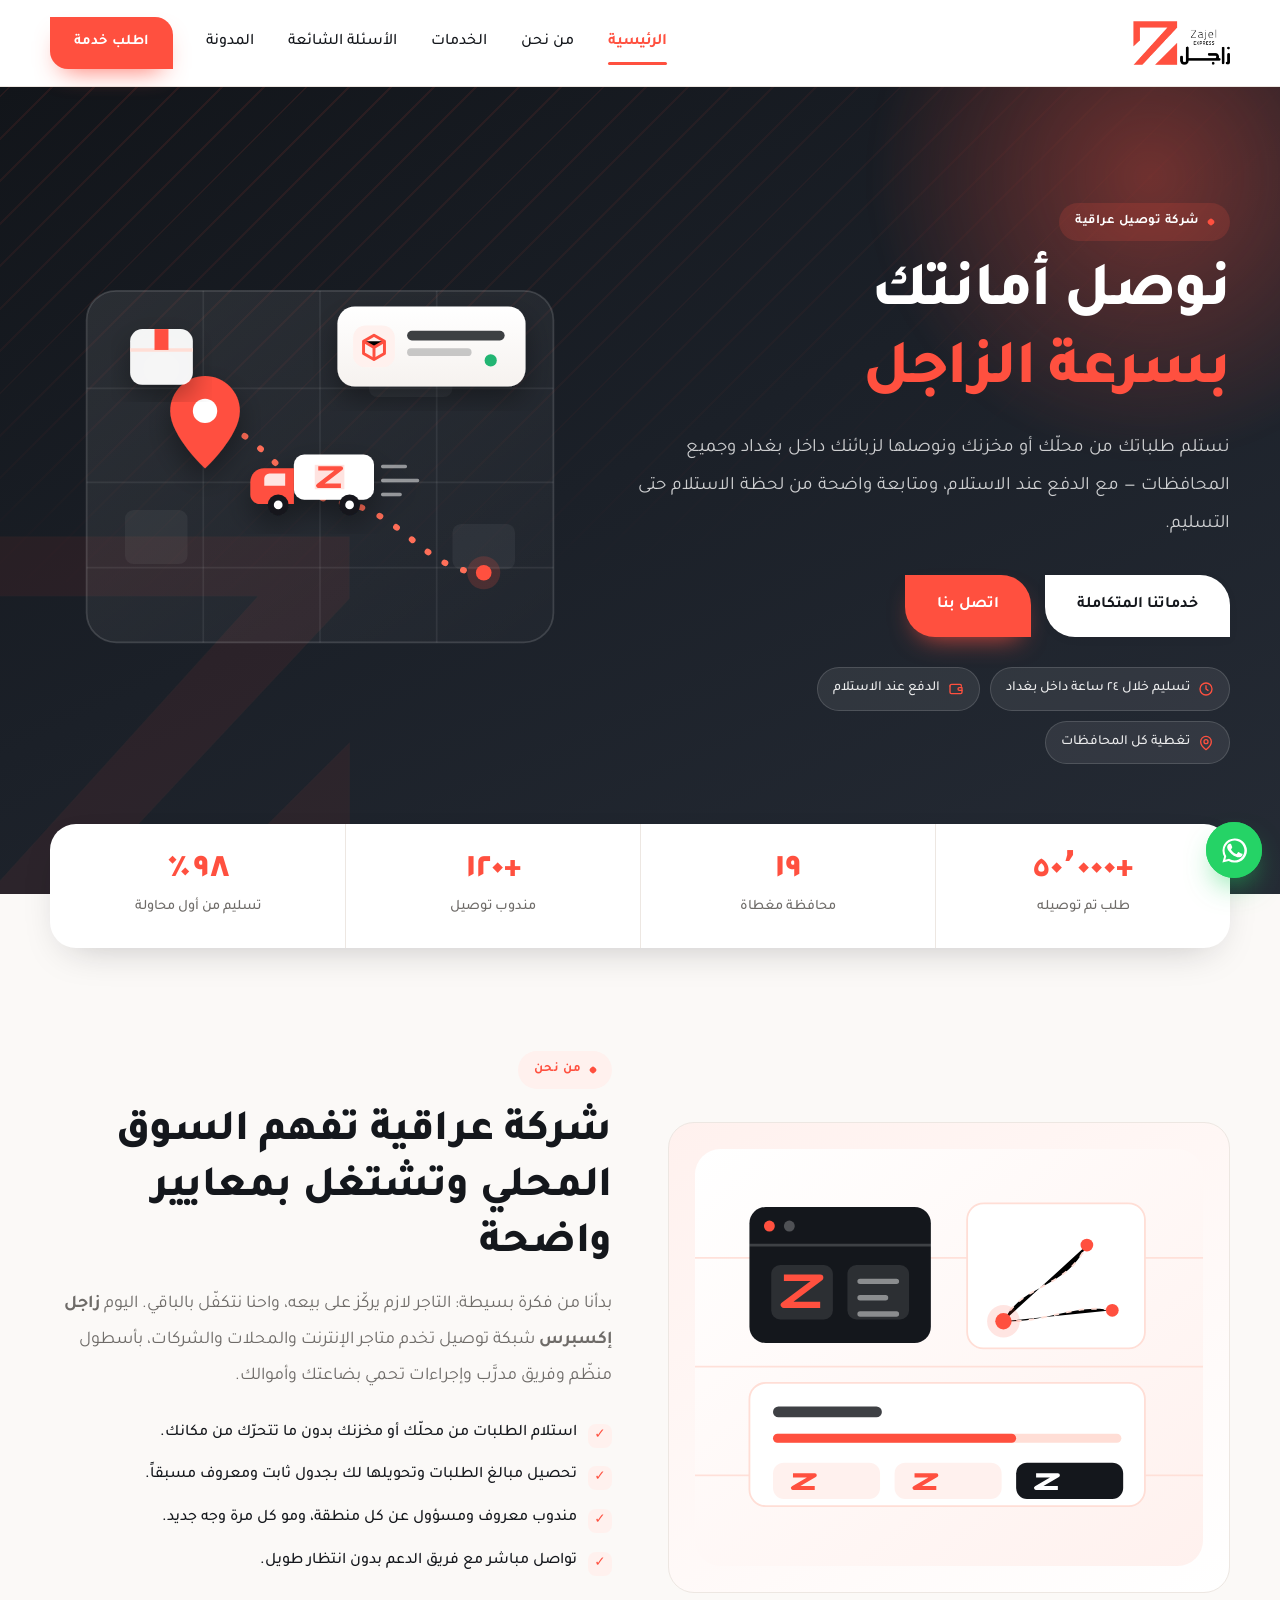
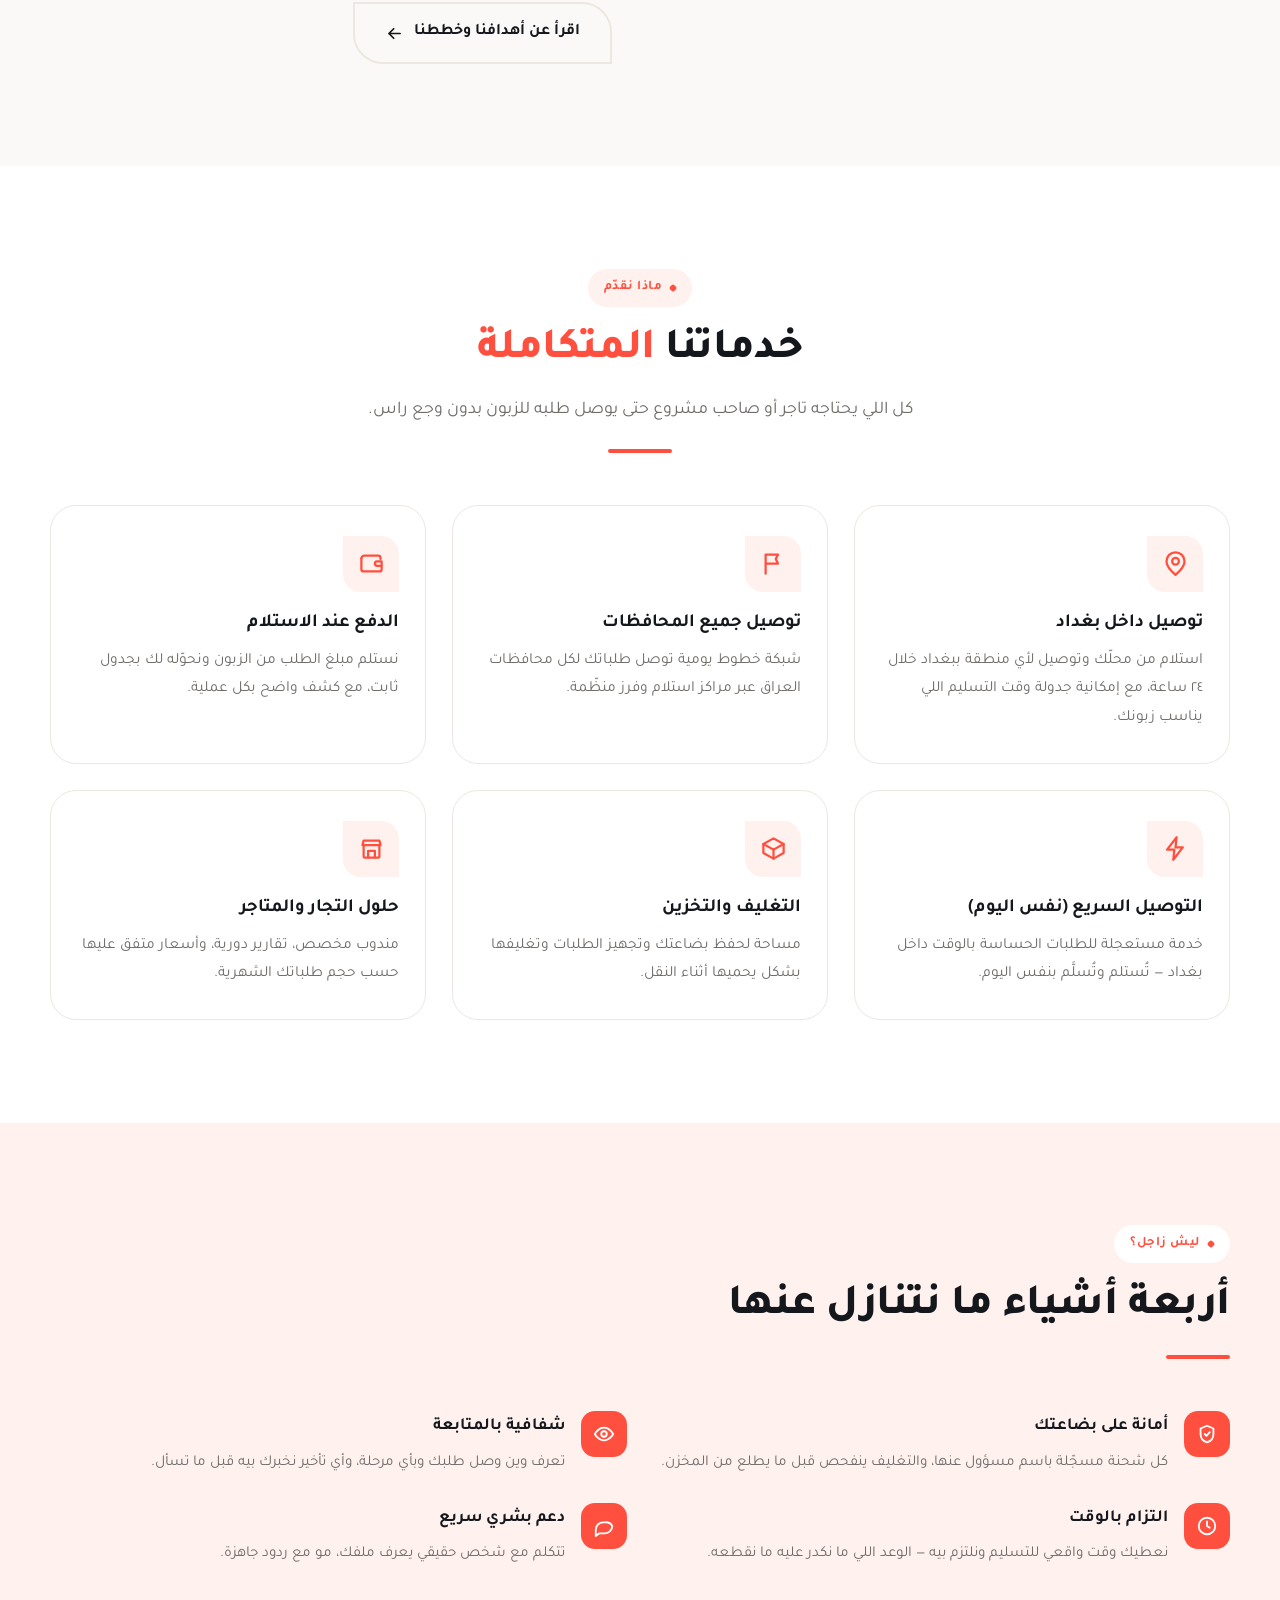
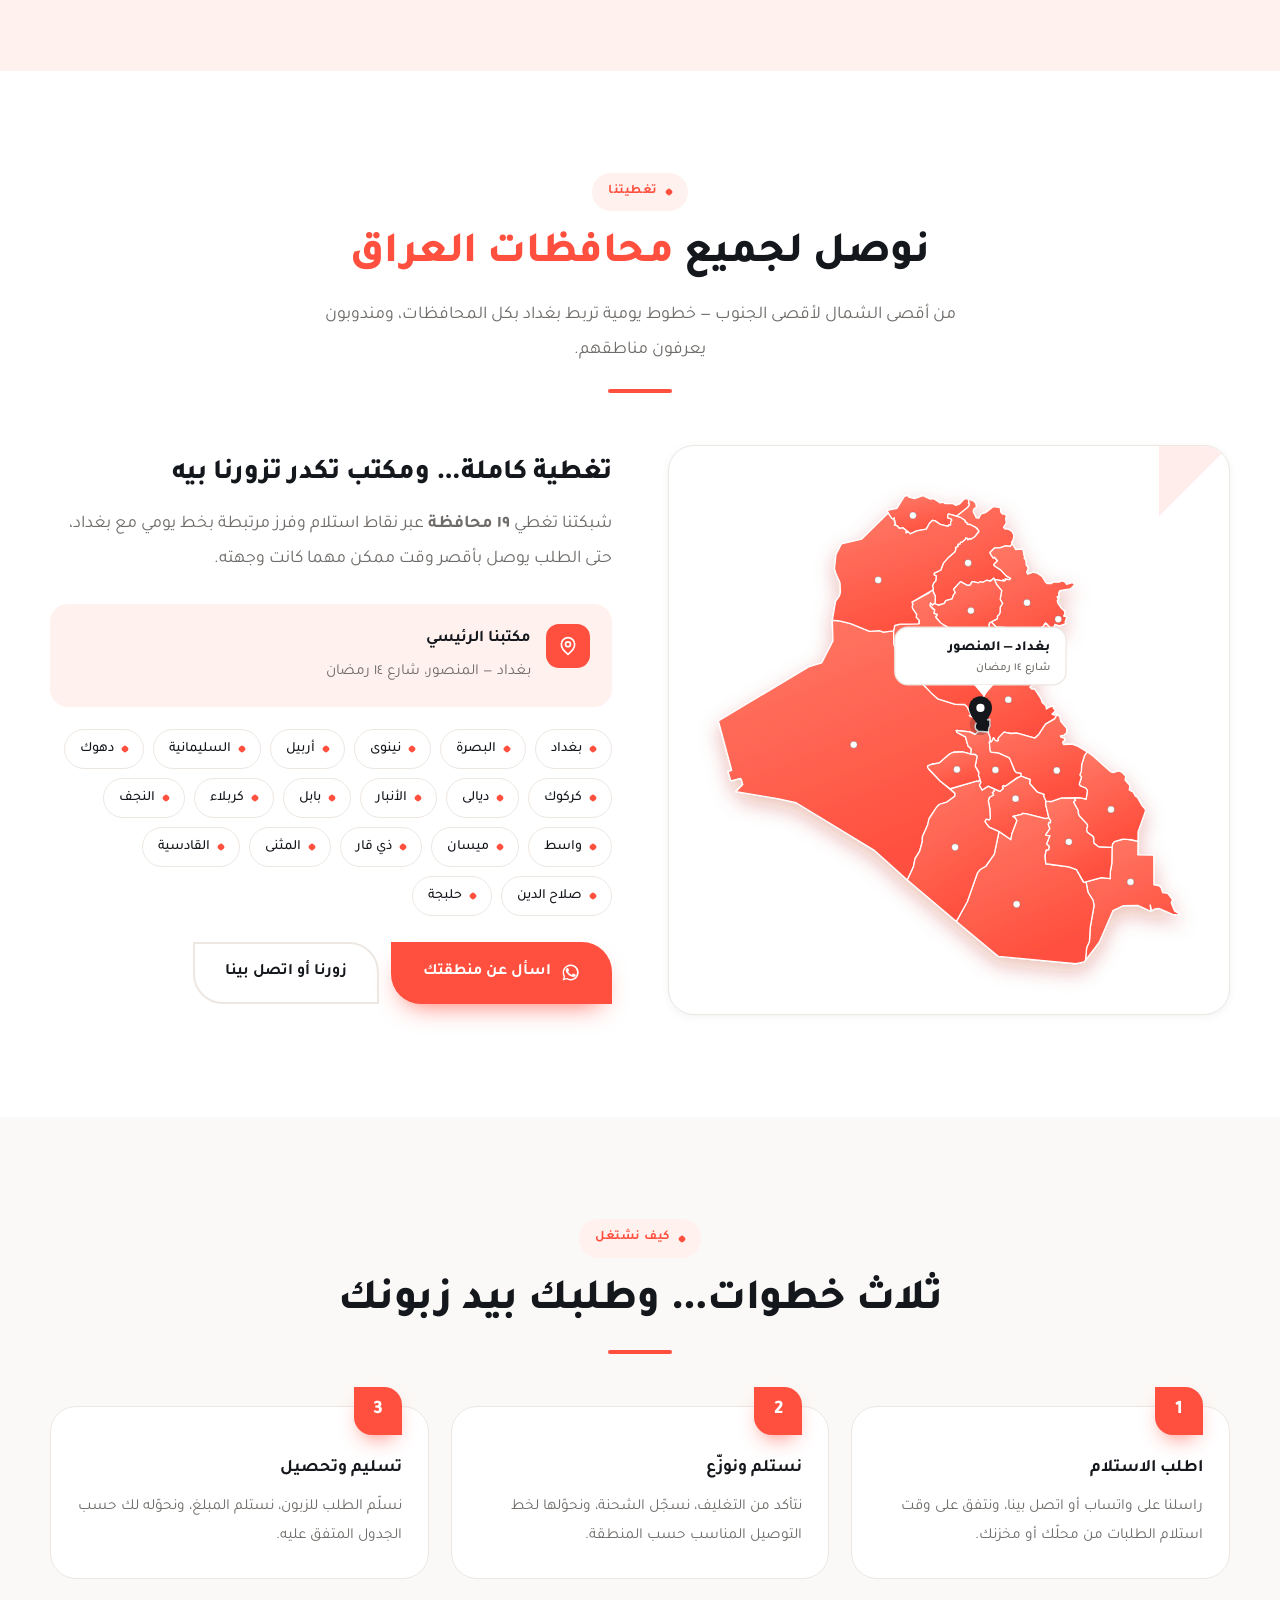
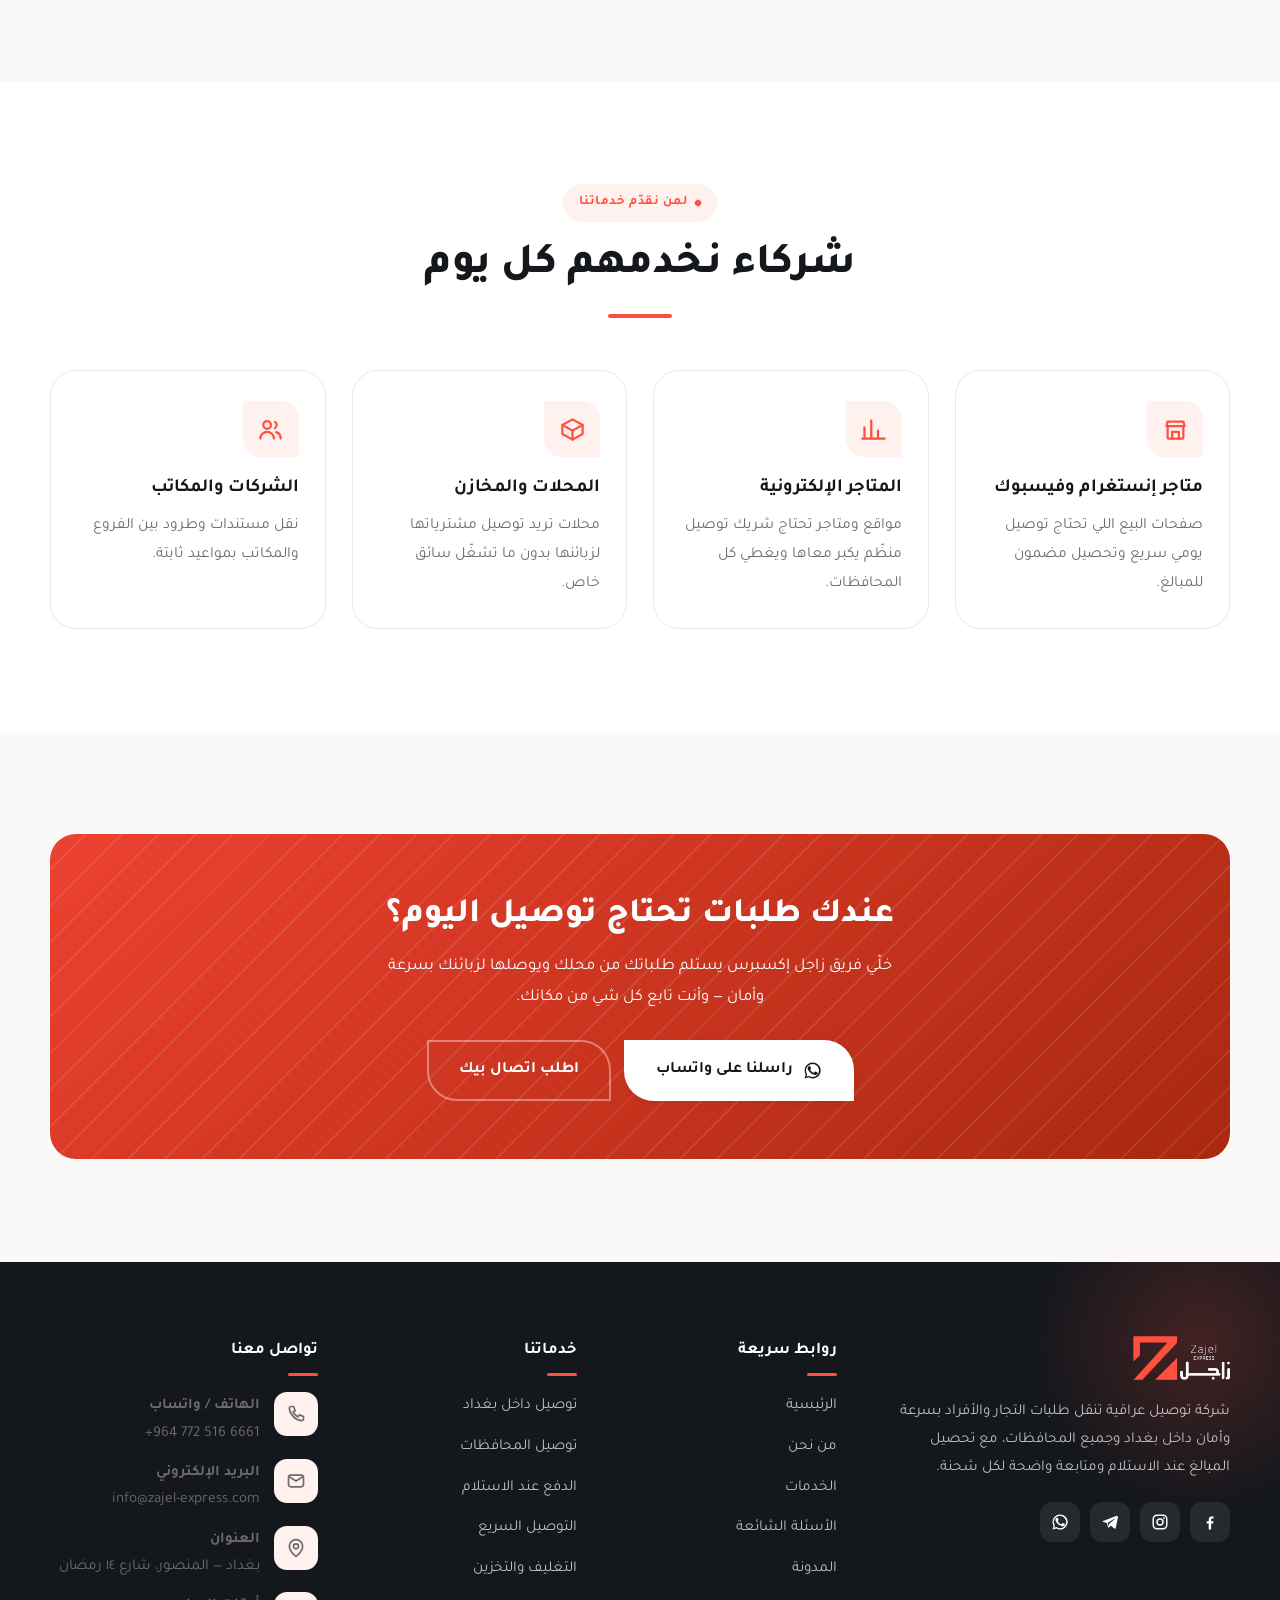
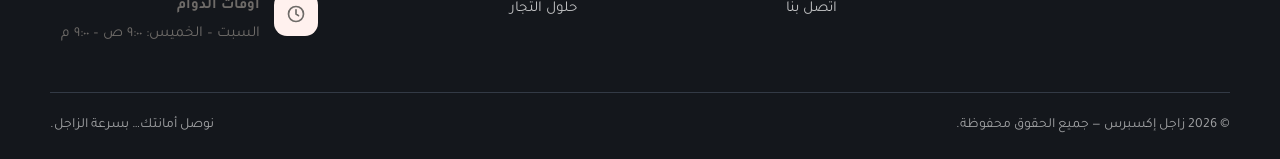
==== commit 903e74e9: "feat: اعتماد رقم واتساب الشركة الحقيقي تبديل الرقم النموذجي برقم الشركة 07725166661 (+964 772 516 66" ====
--- a/index.html
+++ b/index.html
@@ -24,7 +24,7 @@
 <script type="application/ld+json">
 {"@context":"https://schema.org","@type":"MovingCompany","name":"زاجل إكسبرس","alternateName":"Zajel Express",
 "description":"شركة توصيل عراقية تنقل طلبات التجار والأفراد داخل بغداد وجميع المحافظات مع الدفع عند الاستلام.",
-"areaServed":{"@type":"Country","name":"العراق"},"telephone":"+9647700000000","email":"info@zajel-express.com",
+"areaServed":{"@type":"Country","name":"العراق"},"telephone":"+9647725166661","email":"info@zajel-express.com",
 "address":{"@type":"PostalAddress","addressLocality":"بغداد","addressCountry":"IQ"},
 "openingHours":"Sa-Th 09:00-21:00","logo":"assets/img/logo.png","image":"assets/img/og-cover.png"}
 </script>
@@ -52,8 +52,8 @@
     </div>
     <nav aria-label="قائمة الموبايل"><a href="index.html" class="is-active">الرئيسية</a><a href="about.html">من نحن</a><a href="index.html#services">الخدمات</a><a href="faq.html">الأسئلة الشائعة</a><a href="blog.html">المدونة</a><a href="contact.html">اتصل بنا</a></nav>
     <div class="drawer__foot">
-      <a class="btn btn-brand" href="https://wa.me/9647700000000" target="_blank" rel="noopener"><svg viewBox="0 0 24 24" fill="currentColor"><path d="M17.5 14.4c-.3-.2-1.7-.9-2-1s-.5-.1-.7.2-.8 1-.9 1.2-.3.2-.6.1a8.2 8.2 0 0 1-2.4-1.5 9 9 0 0 1-1.7-2.1c-.2-.3 0-.5.1-.6l.5-.6.3-.5v-.5l-.9-2.2c-.3-.6-.5-.5-.7-.5h-.6a1.2 1.2 0 0 0-.9.4A3.6 3.6 0 0 0 5.9 9c0 1.5 1.1 3 1.3 3.2s2.2 3.3 5.3 4.6a17 17 0 0 0 1.8.7 4.3 4.3 0 0 0 2 .1 3.2 3.2 0 0 0 2.1-1.5 2.6 2.6 0 0 0 .2-1.5zM12 2a10 10 0 0 0-8.6 15L2 22l5.2-1.4A10 10 0 1 0 12 2zm0 18.2a8.2 8.2 0 0 1-4.2-1.2l-.3-.2-3.1.8.8-3-.2-.3A8.2 8.2 0 1 1 12 20.2z"/></svg> تواصل عبر واتساب</a>
-      <a class="btn btn-outline-light" href="tel:+9647700000000"><svg viewBox="0 0 24 24" fill="none" stroke="currentColor" stroke-width="2" stroke-linecap="round" stroke-linejoin="round"><path d="M6 3h3l2 5-2.5 1.5a12 12 0 0 0 6 6L16 13l5 2v3a2 2 0 0 1-2.2 2A17 17 0 0 1 4 5.2 2 2 0 0 1 6 3z"/></svg> <span dir="ltr">+964 770 000 0000</span></a>
+      <a class="btn btn-brand" href="https://wa.me/9647725166661" target="_blank" rel="noopener"><svg viewBox="0 0 24 24" fill="currentColor"><path d="M17.5 14.4c-.3-.2-1.7-.9-2-1s-.5-.1-.7.2-.8 1-.9 1.2-.3.2-.6.1a8.2 8.2 0 0 1-2.4-1.5 9 9 0 0 1-1.7-2.1c-.2-.3 0-.5.1-.6l.5-.6.3-.5v-.5l-.9-2.2c-.3-.6-.5-.5-.7-.5h-.6a1.2 1.2 0 0 0-.9.4A3.6 3.6 0 0 0 5.9 9c0 1.5 1.1 3 1.3 3.2s2.2 3.3 5.3 4.6a17 17 0 0 0 1.8.7 4.3 4.3 0 0 0 2 .1 3.2 3.2 0 0 0 2.1-1.5 2.6 2.6 0 0 0 .2-1.5zM12 2a10 10 0 0 0-8.6 15L2 22l5.2-1.4A10 10 0 1 0 12 2zm0 18.2a8.2 8.2 0 0 1-4.2-1.2l-.3-.2-3.1.8.8-3-.2-.3A8.2 8.2 0 1 1 12 20.2z"/></svg> تواصل عبر واتساب</a>
+      <a class="btn btn-outline-light" href="tel:+9647725166661"><svg viewBox="0 0 24 24" fill="none" stroke="currentColor" stroke-width="2" stroke-linecap="round" stroke-linejoin="round"><path d="M6 3h3l2 5-2.5 1.5a12 12 0 0 0 6 6L16 13l5 2v3a2 2 0 0 1-2.2 2A17 17 0 0 1 4 5.2 2 2 0 0 1 6 3z"/></svg> <span dir="ltr">+964 772 516 6661</span></a>
     </div>
   </div>
 </div>
@@ -220,7 +220,7 @@
         </div>
         <div class="chips" aria-label="المحافظات المشمولة بالتغطية"><span class="chip">بغداد</span><span class="chip">البصرة</span><span class="chip">نينوى</span><span class="chip">أربيل</span><span class="chip">السليمانية</span><span class="chip">دهوك</span><span class="chip">كركوك</span><span class="chip">ديالى</span><span class="chip">الأنبار</span><span class="chip">بابل</span><span class="chip">كربلاء</span><span class="chip">النجف</span><span class="chip">واسط</span><span class="chip">ميسان</span><span class="chip">ذي قار</span><span class="chip">المثنى</span><span class="chip">القادسية</span><span class="chip">صلاح الدين</span><span class="chip">حلبجة</span></div>
         <p style="margin-top:26px;display:flex;gap:12px;flex-wrap:wrap">
-          <a class="btn btn-brand" href="https://wa.me/9647700000000" target="_blank" rel="noopener"><svg viewBox="0 0 24 24" fill="currentColor"><path d="M17.5 14.4c-.3-.2-1.7-.9-2-1s-.5-.1-.7.2-.8 1-.9 1.2-.3.2-.6.1a8.2 8.2 0 0 1-2.4-1.5 9 9 0 0 1-1.7-2.1c-.2-.3 0-.5.1-.6l.5-.6.3-.5v-.5l-.9-2.2c-.3-.6-.5-.5-.7-.5h-.6a1.2 1.2 0 0 0-.9.4A3.6 3.6 0 0 0 5.9 9c0 1.5 1.1 3 1.3 3.2s2.2 3.3 5.3 4.6a17 17 0 0 0 1.8.7 4.3 4.3 0 0 0 2 .1 3.2 3.2 0 0 0 2.1-1.5 2.6 2.6 0 0 0 .2-1.5zM12 2a10 10 0 0 0-8.6 15L2 22l5.2-1.4A10 10 0 1 0 12 2zm0 18.2a8.2 8.2 0 0 1-4.2-1.2l-.3-.2-3.1.8.8-3-.2-.3A8.2 8.2 0 1 1 12 20.2z"/></svg> اسأل عن منطقتك</a>
+          <a class="btn btn-brand" href="https://wa.me/9647725166661" target="_blank" rel="noopener"><svg viewBox="0 0 24 24" fill="currentColor"><path d="M17.5 14.4c-.3-.2-1.7-.9-2-1s-.5-.1-.7.2-.8 1-.9 1.2-.3.2-.6.1a8.2 8.2 0 0 1-2.4-1.5 9 9 0 0 1-1.7-2.1c-.2-.3 0-.5.1-.6l.5-.6.3-.5v-.5l-.9-2.2c-.3-.6-.5-.5-.7-.5h-.6a1.2 1.2 0 0 0-.9.4A3.6 3.6 0 0 0 5.9 9c0 1.5 1.1 3 1.3 3.2s2.2 3.3 5.3 4.6a17 17 0 0 0 1.8.7 4.3 4.3 0 0 0 2 .1 3.2 3.2 0 0 0 2.1-1.5 2.6 2.6 0 0 0 .2-1.5zM12 2a10 10 0 0 0-8.6 15L2 22l5.2-1.4A10 10 0 1 0 12 2zm0 18.2a8.2 8.2 0 0 1-4.2-1.2l-.3-.2-3.1.8.8-3-.2-.3A8.2 8.2 0 1 1 12 20.2z"/></svg> اسأل عن منطقتك</a>
           <a class="btn btn-outline" href="contact.html">زورنا أو اتصل بينا</a>
         </p>
       </div>
@@ -261,7 +261,7 @@
       <h2>عندك طلبات تحتاج توصيل اليوم؟</h2>
       <p>خلّي فريق زاجل إكسبرس يستلم طلباتك من محلك ويوصلها لزبائنك بسرعة وأمان — وأنت تابع كل شي من مكانك.</p>
       <div class="btns">
-        <a class="btn btn-white" href="https://wa.me/9647700000000" target="_blank" rel="noopener"><svg viewBox="0 0 24 24" fill="currentColor"><path d="M17.5 14.4c-.3-.2-1.7-.9-2-1s-.5-.1-.7.2-.8 1-.9 1.2-.3.2-.6.1a8.2 8.2 0 0 1-2.4-1.5 9 9 0 0 1-1.7-2.1c-.2-.3 0-.5.1-.6l.5-.6.3-.5v-.5l-.9-2.2c-.3-.6-.5-.5-.7-.5h-.6a1.2 1.2 0 0 0-.9.4A3.6 3.6 0 0 0 5.9 9c0 1.5 1.1 3 1.3 3.2s2.2 3.3 5.3 4.6a17 17 0 0 0 1.8.7 4.3 4.3 0 0 0 2 .1 3.2 3.2 0 0 0 2.1-1.5 2.6 2.6 0 0 0 .2-1.5zM12 2a10 10 0 0 0-8.6 15L2 22l5.2-1.4A10 10 0 1 0 12 2zm0 18.2a8.2 8.2 0 0 1-4.2-1.2l-.3-.2-3.1.8.8-3-.2-.3A8.2 8.2 0 1 1 12 20.2z"/></svg> راسلنا على واتساب</a>
+        <a class="btn btn-white" href="https://wa.me/9647725166661" target="_blank" rel="noopener"><svg viewBox="0 0 24 24" fill="currentColor"><path d="M17.5 14.4c-.3-.2-1.7-.9-2-1s-.5-.1-.7.2-.8 1-.9 1.2-.3.2-.6.1a8.2 8.2 0 0 1-2.4-1.5 9 9 0 0 1-1.7-2.1c-.2-.3 0-.5.1-.6l.5-.6.3-.5v-.5l-.9-2.2c-.3-.6-.5-.5-.7-.5h-.6a1.2 1.2 0 0 0-.9.4A3.6 3.6 0 0 0 5.9 9c0 1.5 1.1 3 1.3 3.2s2.2 3.3 5.3 4.6a17 17 0 0 0 1.8.7 4.3 4.3 0 0 0 2 .1 3.2 3.2 0 0 0 2.1-1.5 2.6 2.6 0 0 0 .2-1.5zM12 2a10 10 0 0 0-8.6 15L2 22l5.2-1.4A10 10 0 1 0 12 2zm0 18.2a8.2 8.2 0 0 1-4.2-1.2l-.3-.2-3.1.8.8-3-.2-.3A8.2 8.2 0 1 1 12 20.2z"/></svg> راسلنا على واتساب</a>
         <a class="btn btn-outline-light" href="contact.html">اطلب اتصال بيك</a>
       </div>
     </div>
@@ -280,7 +280,7 @@
           <a href="#" aria-label="فيسبوك"><svg viewBox="0 0 24 24" fill="currentColor"><path d="M13.5 22v-8h2.7l.4-3.1h-3.1V8.9c0-.9.25-1.5 1.55-1.5H16.7V4.6A22 22 0 0 0 14.3 4.5c-2.4 0-4 1.45-4 4.1v2.3H7.6V14h2.7v8z"/></svg></a>
           <a href="#" aria-label="إنستغرام"><svg viewBox="0 0 24 24" fill="none" stroke="currentColor" stroke-width="2"><rect x="3" y="3" width="18" height="18" rx="5"/><circle cx="12" cy="12" r="4"/><circle cx="17.2" cy="6.8" r="1.2" fill="currentColor" stroke="none"/></svg></a>
           <a href="#" aria-label="تيليغرام"><svg viewBox="0 0 24 24" fill="currentColor"><path d="M21.7 3.4 2.9 10.6c-1 .4-1 1 .1 1.3l4.7 1.5 1.8 5.6c.2.6.4.8 1 .3l2.6-2.2 4.9 3.6c.9.5 1.4.2 1.6-.8l3-14c.3-1.2-.4-1.8-1.9-1.5zM8.9 13.2l9.3-5.9c.4-.3.8-.1.5.2l-7.9 7.2-.3 3.3z"/></svg></a>
-          <a href="https://wa.me/9647700000000" target="_blank" rel="noopener" aria-label="واتساب"><svg viewBox="0 0 24 24" fill="currentColor"><path d="M17.5 14.4c-.3-.2-1.7-.9-2-1s-.5-.1-.7.2-.8 1-.9 1.2-.3.2-.6.1a8.2 8.2 0 0 1-2.4-1.5 9 9 0 0 1-1.7-2.1c-.2-.3 0-.5.1-.6l.5-.6.3-.5v-.5l-.9-2.2c-.3-.6-.5-.5-.7-.5h-.6a1.2 1.2 0 0 0-.9.4A3.6 3.6 0 0 0 5.9 9c0 1.5 1.1 3 1.3 3.2s2.2 3.3 5.3 4.6a17 17 0 0 0 1.8.7 4.3 4.3 0 0 0 2 .1 3.2 3.2 0 0 0 2.1-1.5 2.6 2.6 0 0 0 .2-1.5zM12 2a10 10 0 0 0-8.6 15L2 22l5.2-1.4A10 10 0 1 0 12 2zm0 18.2a8.2 8.2 0 0 1-4.2-1.2l-.3-.2-3.1.8.8-3-.2-.3A8.2 8.2 0 1 1 12 20.2z"/></svg></a>
+          <a href="https://wa.me/9647725166661" target="_blank" rel="noopener" aria-label="واتساب"><svg viewBox="0 0 24 24" fill="currentColor"><path d="M17.5 14.4c-.3-.2-1.7-.9-2-1s-.5-.1-.7.2-.8 1-.9 1.2-.3.2-.6.1a8.2 8.2 0 0 1-2.4-1.5 9 9 0 0 1-1.7-2.1c-.2-.3 0-.5.1-.6l.5-.6.3-.5v-.5l-.9-2.2c-.3-.6-.5-.5-.7-.5h-.6a1.2 1.2 0 0 0-.9.4A3.6 3.6 0 0 0 5.9 9c0 1.5 1.1 3 1.3 3.2s2.2 3.3 5.3 4.6a17 17 0 0 0 1.8.7 4.3 4.3 0 0 0 2 .1 3.2 3.2 0 0 0 2.1-1.5 2.6 2.6 0 0 0 .2-1.5zM12 2a10 10 0 0 0-8.6 15L2 22l5.2-1.4A10 10 0 1 0 12 2zm0 18.2a8.2 8.2 0 0 1-4.2-1.2l-.3-.2-3.1.8.8-3-.2-.3A8.2 8.2 0 1 1 12 20.2z"/></svg></a>
         </div>
       </div>
       <div>
@@ -294,7 +294,7 @@
       <div>
         <h4>تواصل معنا</h4>
         <ul class="info-list">
-          <li class="info"><span class="info__ic"><svg viewBox="0 0 24 24" fill="none" stroke="currentColor" stroke-width="2" stroke-linecap="round" stroke-linejoin="round"><path d="M6 3h3l2 5-2.5 1.5a12 12 0 0 0 6 6L16 13l5 2v3a2 2 0 0 1-2.2 2A17 17 0 0 1 4 5.2 2 2 0 0 1 6 3z"/></svg></span><span><b>الهاتف / واتساب</b><a href="tel:+9647700000000" dir="ltr">+964 770 000 0000</a></span></li>
+          <li class="info"><span class="info__ic"><svg viewBox="0 0 24 24" fill="none" stroke="currentColor" stroke-width="2" stroke-linecap="round" stroke-linejoin="round"><path d="M6 3h3l2 5-2.5 1.5a12 12 0 0 0 6 6L16 13l5 2v3a2 2 0 0 1-2.2 2A17 17 0 0 1 4 5.2 2 2 0 0 1 6 3z"/></svg></span><span><b>الهاتف / واتساب</b><a href="tel:+9647725166661" dir="ltr">+964 772 516 6661</a></span></li>
           <li class="info"><span class="info__ic"><svg viewBox="0 0 24 24" fill="none" stroke="currentColor" stroke-width="2" stroke-linecap="round" stroke-linejoin="round"><rect x="3" y="5" width="18" height="14" rx="3"/><path d="m4 7 8 5 8-5"/></svg></span><span><b>البريد الإلكتروني</b><a href="mailto:info@zajel-express.com">info@zajel-express.com</a></span></li>
           <li class="info"><span class="info__ic"><svg viewBox="0 0 24 24" fill="none" stroke="currentColor" stroke-width="2" stroke-linecap="round" stroke-linejoin="round"><path d="M20 10c0 6-8 12-8 12s-8-6-8-12a8 8 0 0 1 16 0z"/><circle cx="12" cy="10" r="3"/></svg></span><span><b>العنوان</b><span>بغداد — المنصور، شارع ١٤ رمضان</span></span></li>
           <li class="info"><span class="info__ic"><svg viewBox="0 0 24 24" fill="none" stroke="currentColor" stroke-width="2" stroke-linecap="round" stroke-linejoin="round"><circle cx="12" cy="12" r="9"/><path d="M12 7v5l3 2"/></svg></span><span><b>أوقات الدوام</b><span>السبت – الخميس: ٩:٠٠ ص – ٩:٠٠ م</span></span></li>
@@ -308,7 +308,7 @@
   </div>
 </footer>
 
-<a class="wa" href="https://wa.me/9647700000000" target="_blank" rel="noopener" aria-label="تواصل معنا عبر واتساب"><svg viewBox="0 0 24 24" fill="currentColor"><path d="M17.5 14.4c-.3-.2-1.7-.9-2-1s-.5-.1-.7.2-.8 1-.9 1.2-.3.2-.6.1a8.2 8.2 0 0 1-2.4-1.5 9 9 0 0 1-1.7-2.1c-.2-.3 0-.5.1-.6l.5-.6.3-.5v-.5l-.9-2.2c-.3-.6-.5-.5-.7-.5h-.6a1.2 1.2 0 0 0-.9.4A3.6 3.6 0 0 0 5.9 9c0 1.5 1.1 3 1.3 3.2s2.2 3.3 5.3 4.6a17 17 0 0 0 1.8.7 4.3 4.3 0 0 0 2 .1 3.2 3.2 0 0 0 2.1-1.5 2.6 2.6 0 0 0 .2-1.5zM12 2a10 10 0 0 0-8.6 15L2 22l5.2-1.4A10 10 0 1 0 12 2zm0 18.2a8.2 8.2 0 0 1-4.2-1.2l-.3-.2-3.1.8.8-3-.2-.3A8.2 8.2 0 1 1 12 20.2z"/></svg></a>
+<a class="wa" href="https://wa.me/9647725166661" target="_blank" rel="noopener" aria-label="تواصل معنا عبر واتساب"><svg viewBox="0 0 24 24" fill="currentColor"><path d="M17.5 14.4c-.3-.2-1.7-.9-2-1s-.5-.1-.7.2-.8 1-.9 1.2-.3.2-.6.1a8.2 8.2 0 0 1-2.4-1.5 9 9 0 0 1-1.7-2.1c-.2-.3 0-.5.1-.6l.5-.6.3-.5v-.5l-.9-2.2c-.3-.6-.5-.5-.7-.5h-.6a1.2 1.2 0 0 0-.9.4A3.6 3.6 0 0 0 5.9 9c0 1.5 1.1 3 1.3 3.2s2.2 3.3 5.3 4.6a17 17 0 0 0 1.8.7 4.3 4.3 0 0 0 2 .1 3.2 3.2 0 0 0 2.1-1.5 2.6 2.6 0 0 0 .2-1.5zM12 2a10 10 0 0 0-8.6 15L2 22l5.2-1.4A10 10 0 1 0 12 2zm0 18.2a8.2 8.2 0 0 1-4.2-1.2l-.3-.2-3.1.8.8-3-.2-.3A8.2 8.2 0 1 1 12 20.2z"/></svg></a>
 <script src="assets/js/main.js" defer></script>
 </body>
 </html>
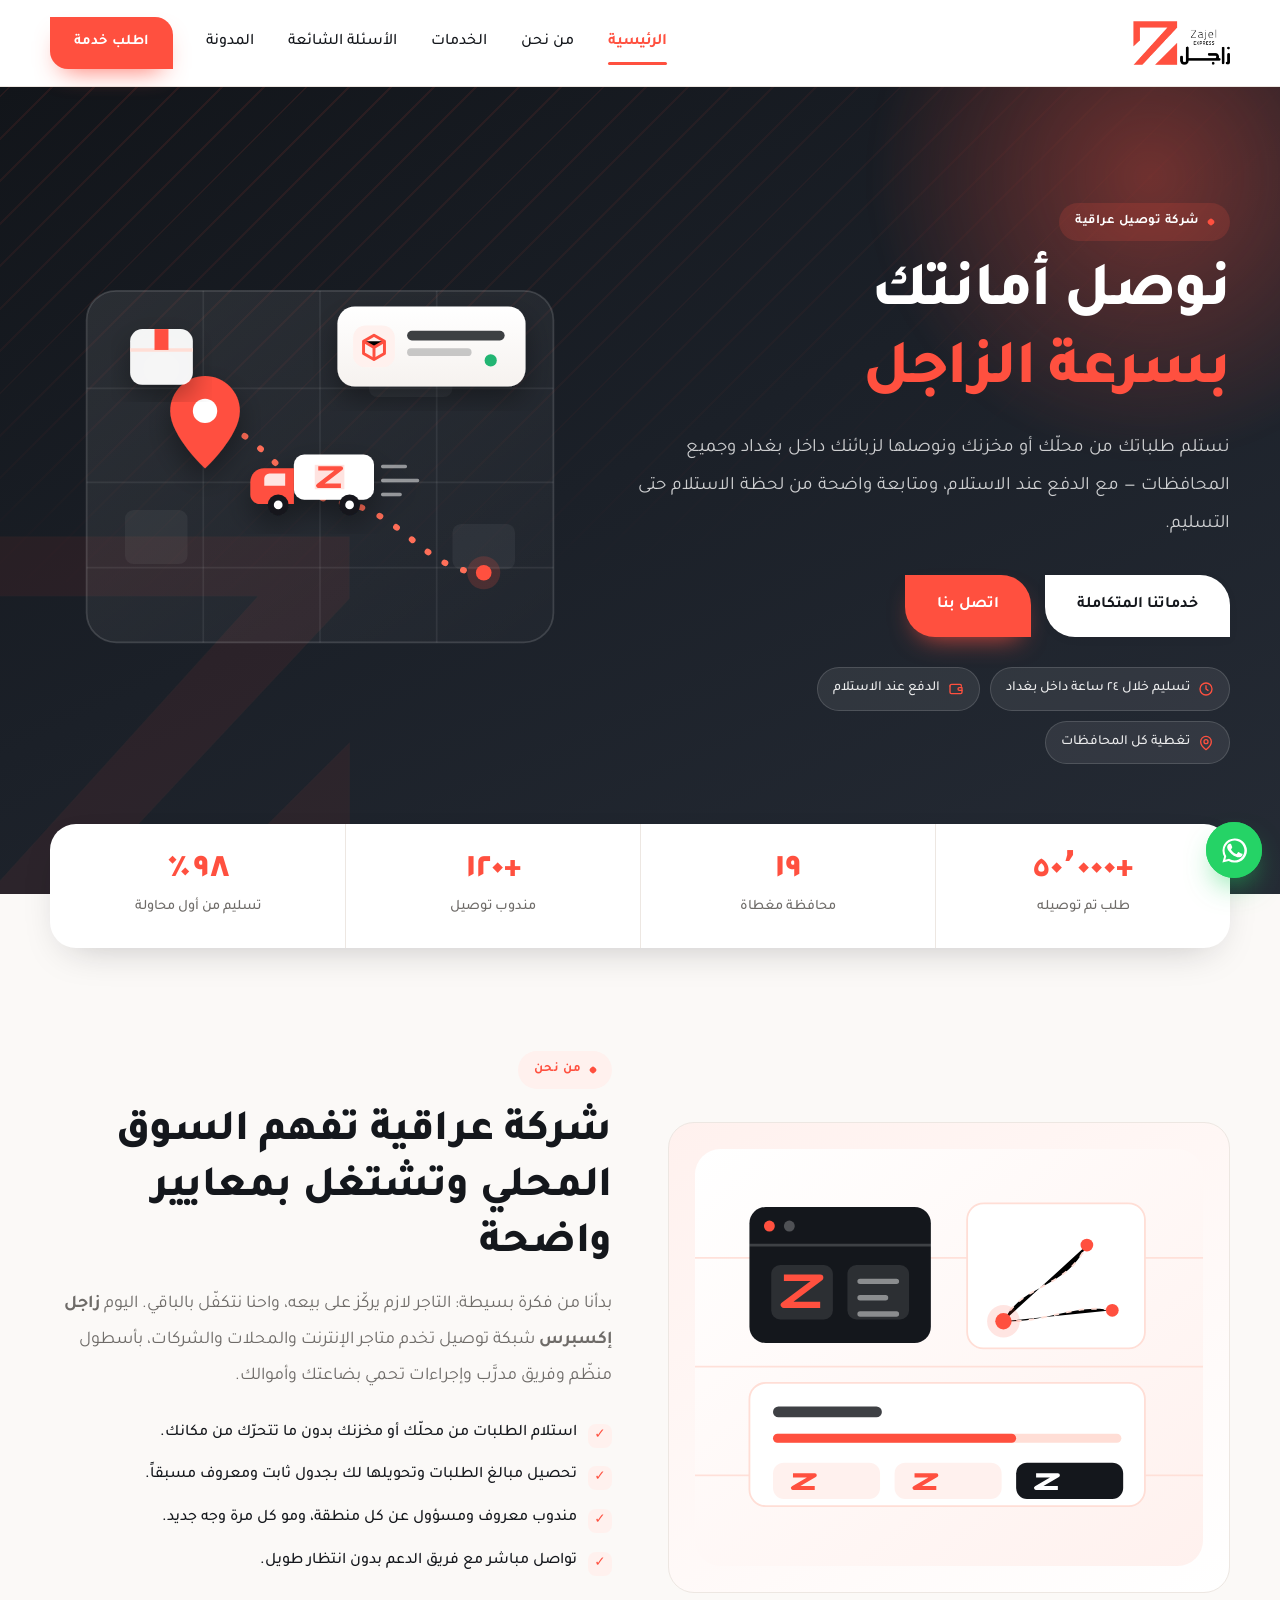
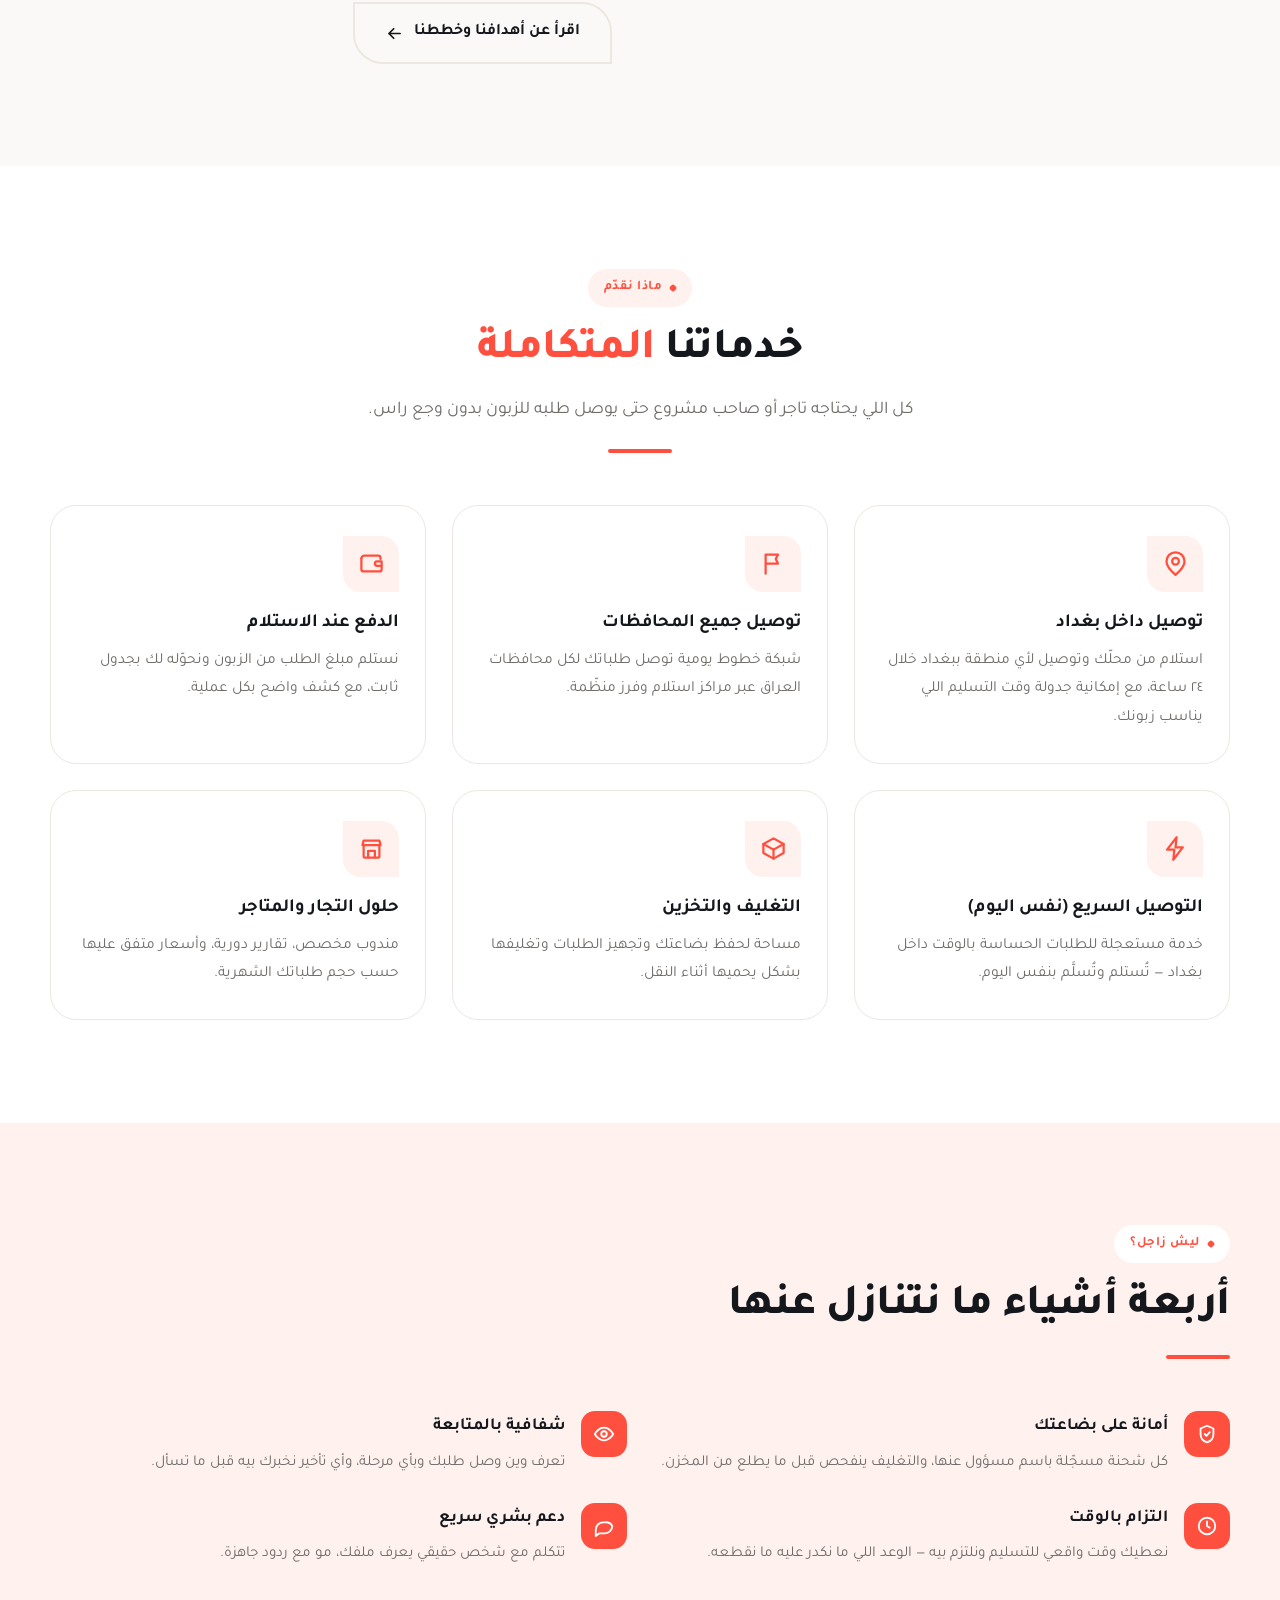
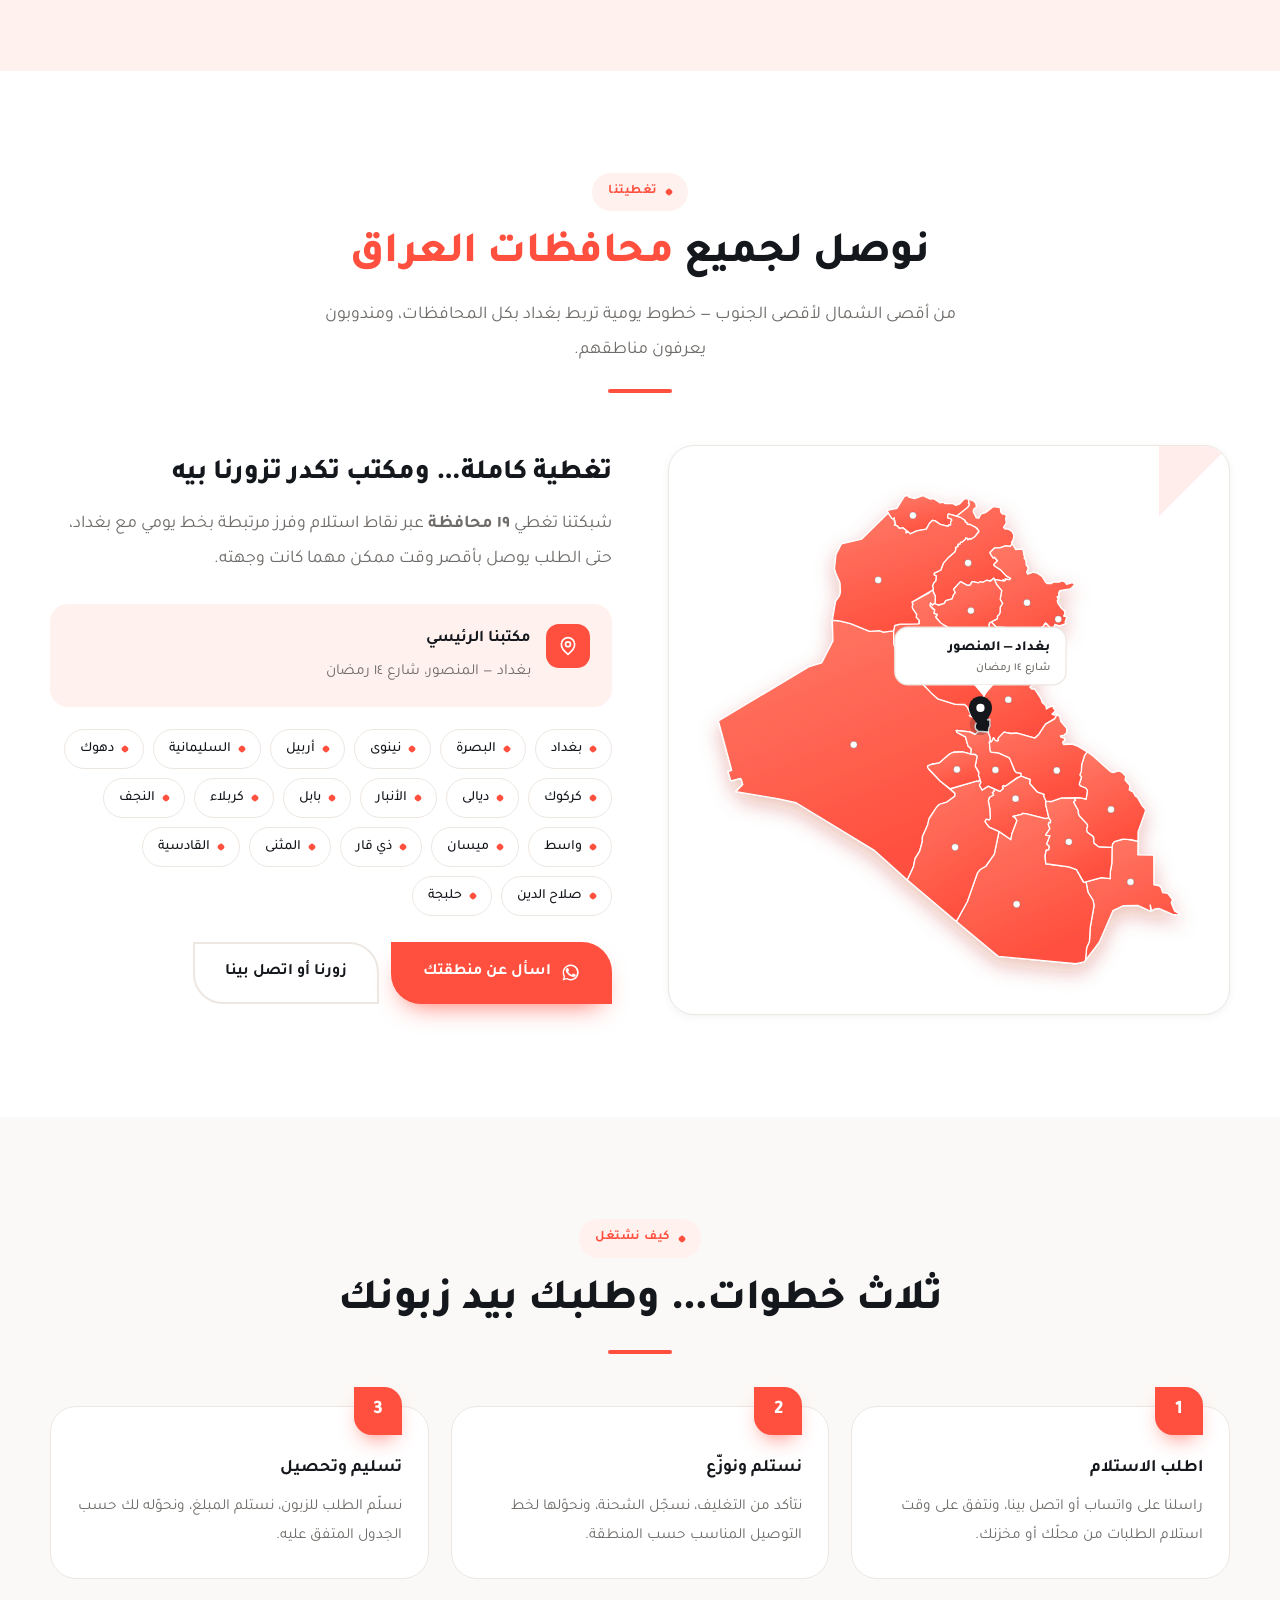
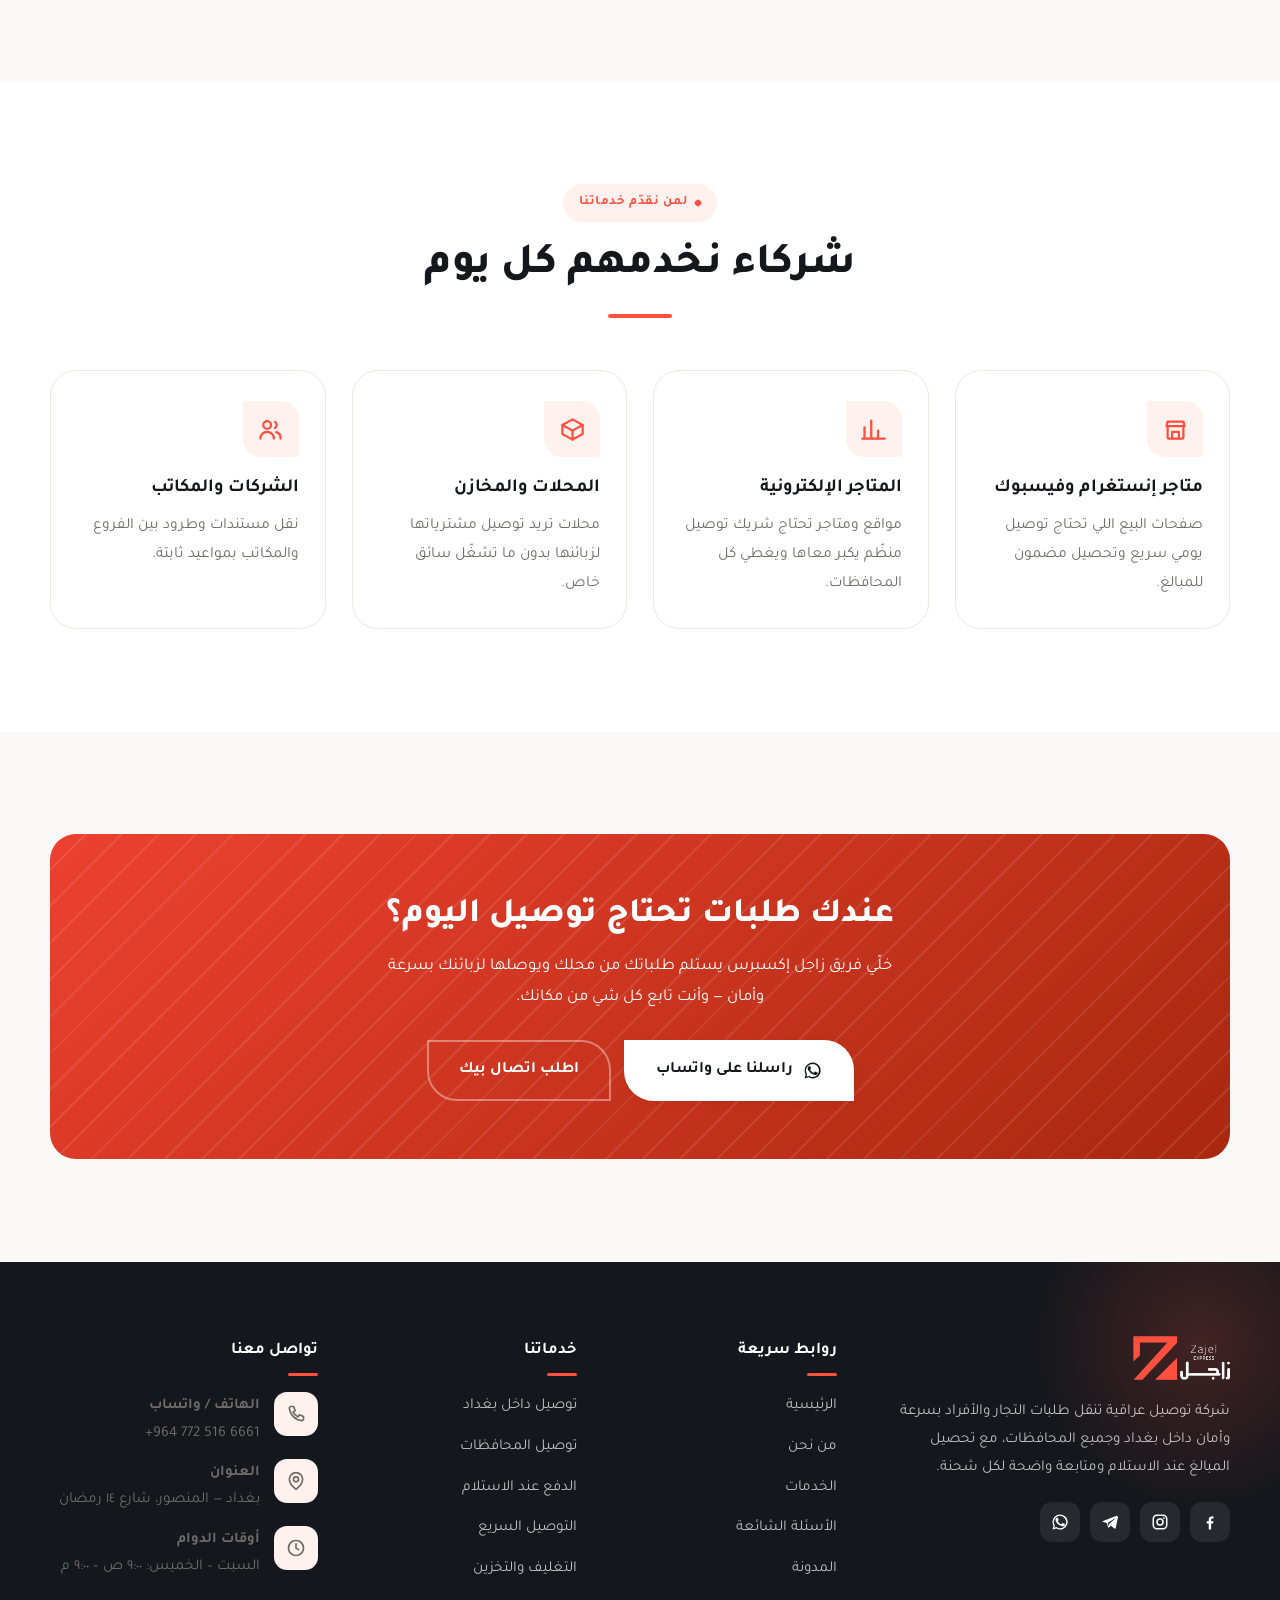
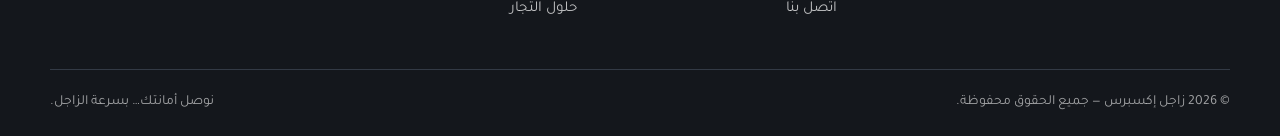
==== commit fd131d5d: "feat: حذف خيار البريد + تجهيز النشر على Netlify حذف البريد الإلكتروني نهائياً من الموقع بناءً على طل" ====
--- a/index.html
+++ b/index.html
@@ -24,7 +24,7 @@
 <script type="application/ld+json">
 {"@context":"https://schema.org","@type":"MovingCompany","name":"زاجل إكسبرس","alternateName":"Zajel Express",
 "description":"شركة توصيل عراقية تنقل طلبات التجار والأفراد داخل بغداد وجميع المحافظات مع الدفع عند الاستلام.",
-"areaServed":{"@type":"Country","name":"العراق"},"telephone":"+9647725166661","email":"info@zajel-express.com",
+"areaServed":{"@type":"Country","name":"العراق"},"telephone":"+9647725166661",
 "address":{"@type":"PostalAddress","addressLocality":"بغداد","addressCountry":"IQ"},
 "openingHours":"Sa-Th 09:00-21:00","logo":"assets/img/logo.png","image":"assets/img/og-cover.png"}
 </script>
@@ -295,7 +295,6 @@
         <h4>تواصل معنا</h4>
         <ul class="info-list">
           <li class="info"><span class="info__ic"><svg viewBox="0 0 24 24" fill="none" stroke="currentColor" stroke-width="2" stroke-linecap="round" stroke-linejoin="round"><path d="M6 3h3l2 5-2.5 1.5a12 12 0 0 0 6 6L16 13l5 2v3a2 2 0 0 1-2.2 2A17 17 0 0 1 4 5.2 2 2 0 0 1 6 3z"/></svg></span><span><b>الهاتف / واتساب</b><a href="tel:+9647725166661" dir="ltr">+964 772 516 6661</a></span></li>
-          <li class="info"><span class="info__ic"><svg viewBox="0 0 24 24" fill="none" stroke="currentColor" stroke-width="2" stroke-linecap="round" stroke-linejoin="round"><rect x="3" y="5" width="18" height="14" rx="3"/><path d="m4 7 8 5 8-5"/></svg></span><span><b>البريد الإلكتروني</b><a href="mailto:info@zajel-express.com">info@zajel-express.com</a></span></li>
           <li class="info"><span class="info__ic"><svg viewBox="0 0 24 24" fill="none" stroke="currentColor" stroke-width="2" stroke-linecap="round" stroke-linejoin="round"><path d="M20 10c0 6-8 12-8 12s-8-6-8-12a8 8 0 0 1 16 0z"/><circle cx="12" cy="10" r="3"/></svg></span><span><b>العنوان</b><span>بغداد — المنصور، شارع ١٤ رمضان</span></span></li>
           <li class="info"><span class="info__ic"><svg viewBox="0 0 24 24" fill="none" stroke="currentColor" stroke-width="2" stroke-linecap="round" stroke-linejoin="round"><circle cx="12" cy="12" r="9"/><path d="M12 7v5l3 2"/></svg></span><span><b>أوقات الدوام</b><span>السبت – الخميس: ٩:٠٠ ص – ٩:٠٠ م</span></span></li>
         </ul>
